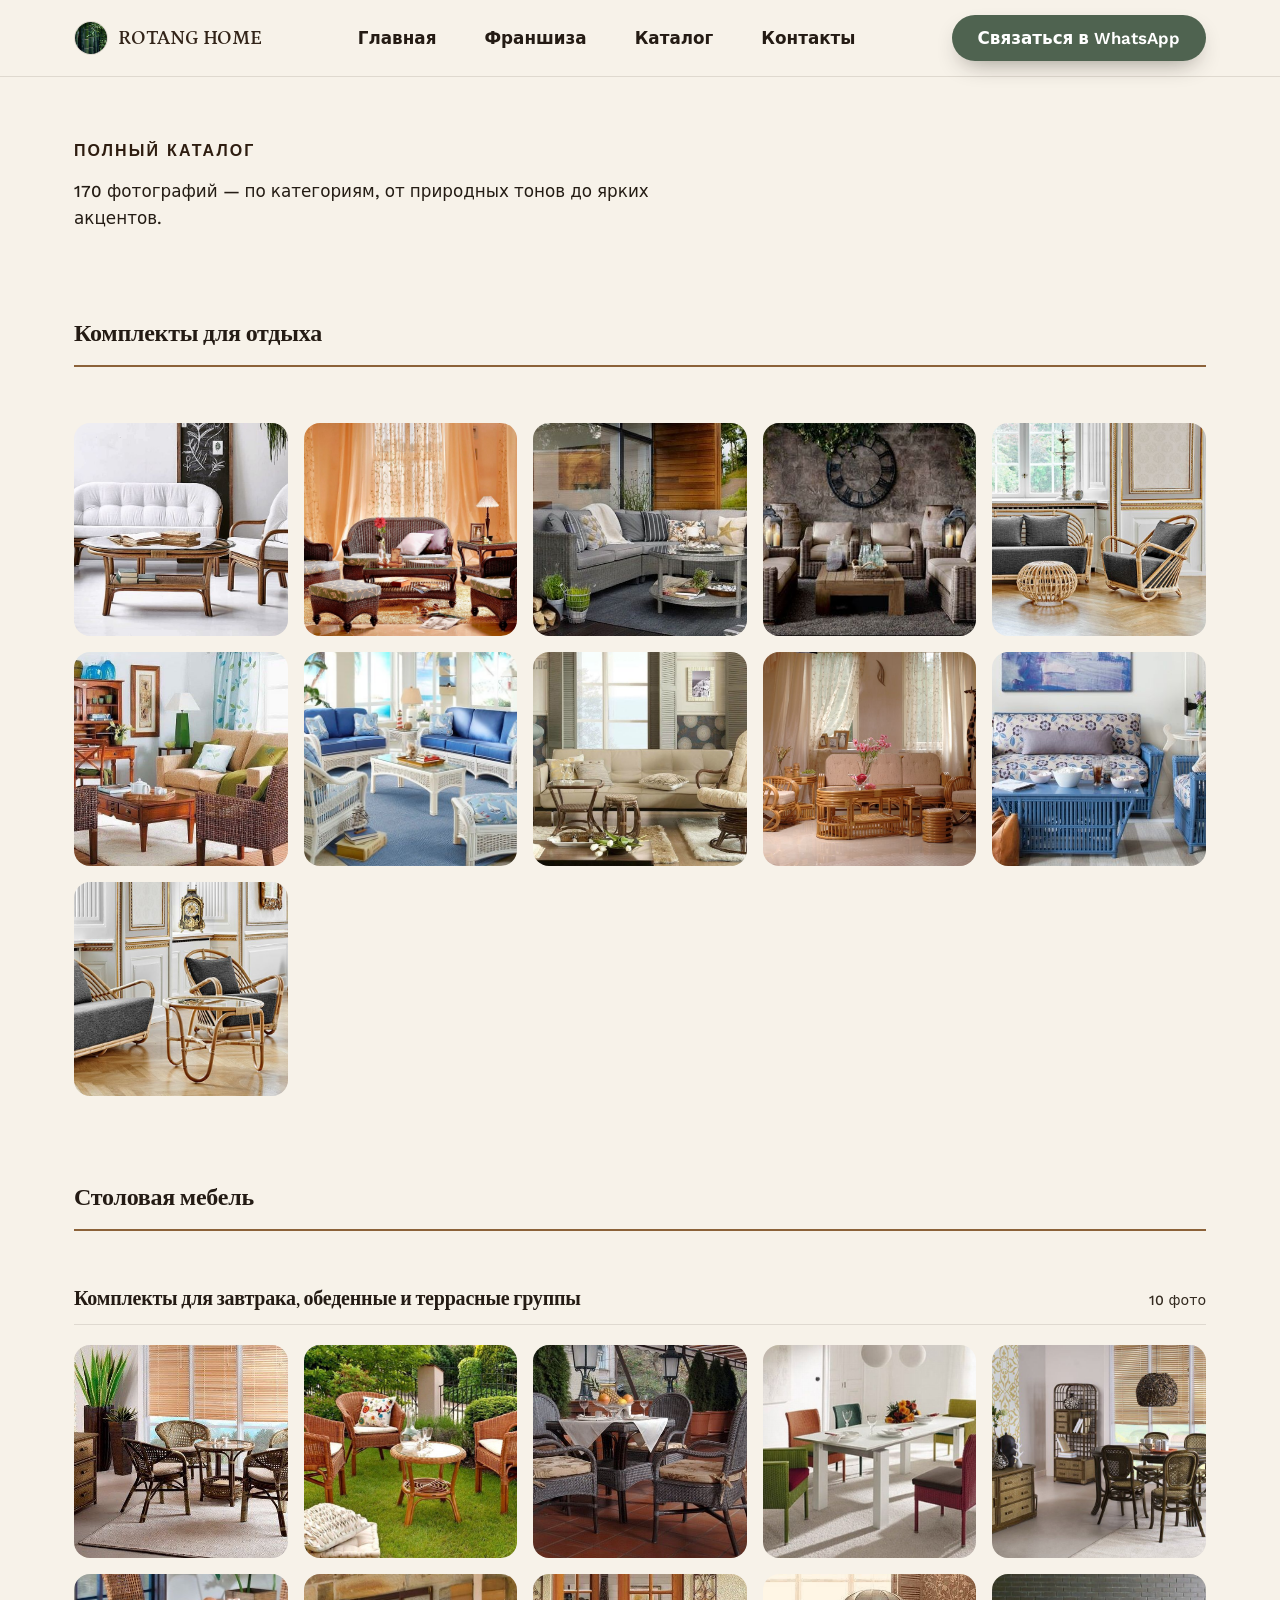
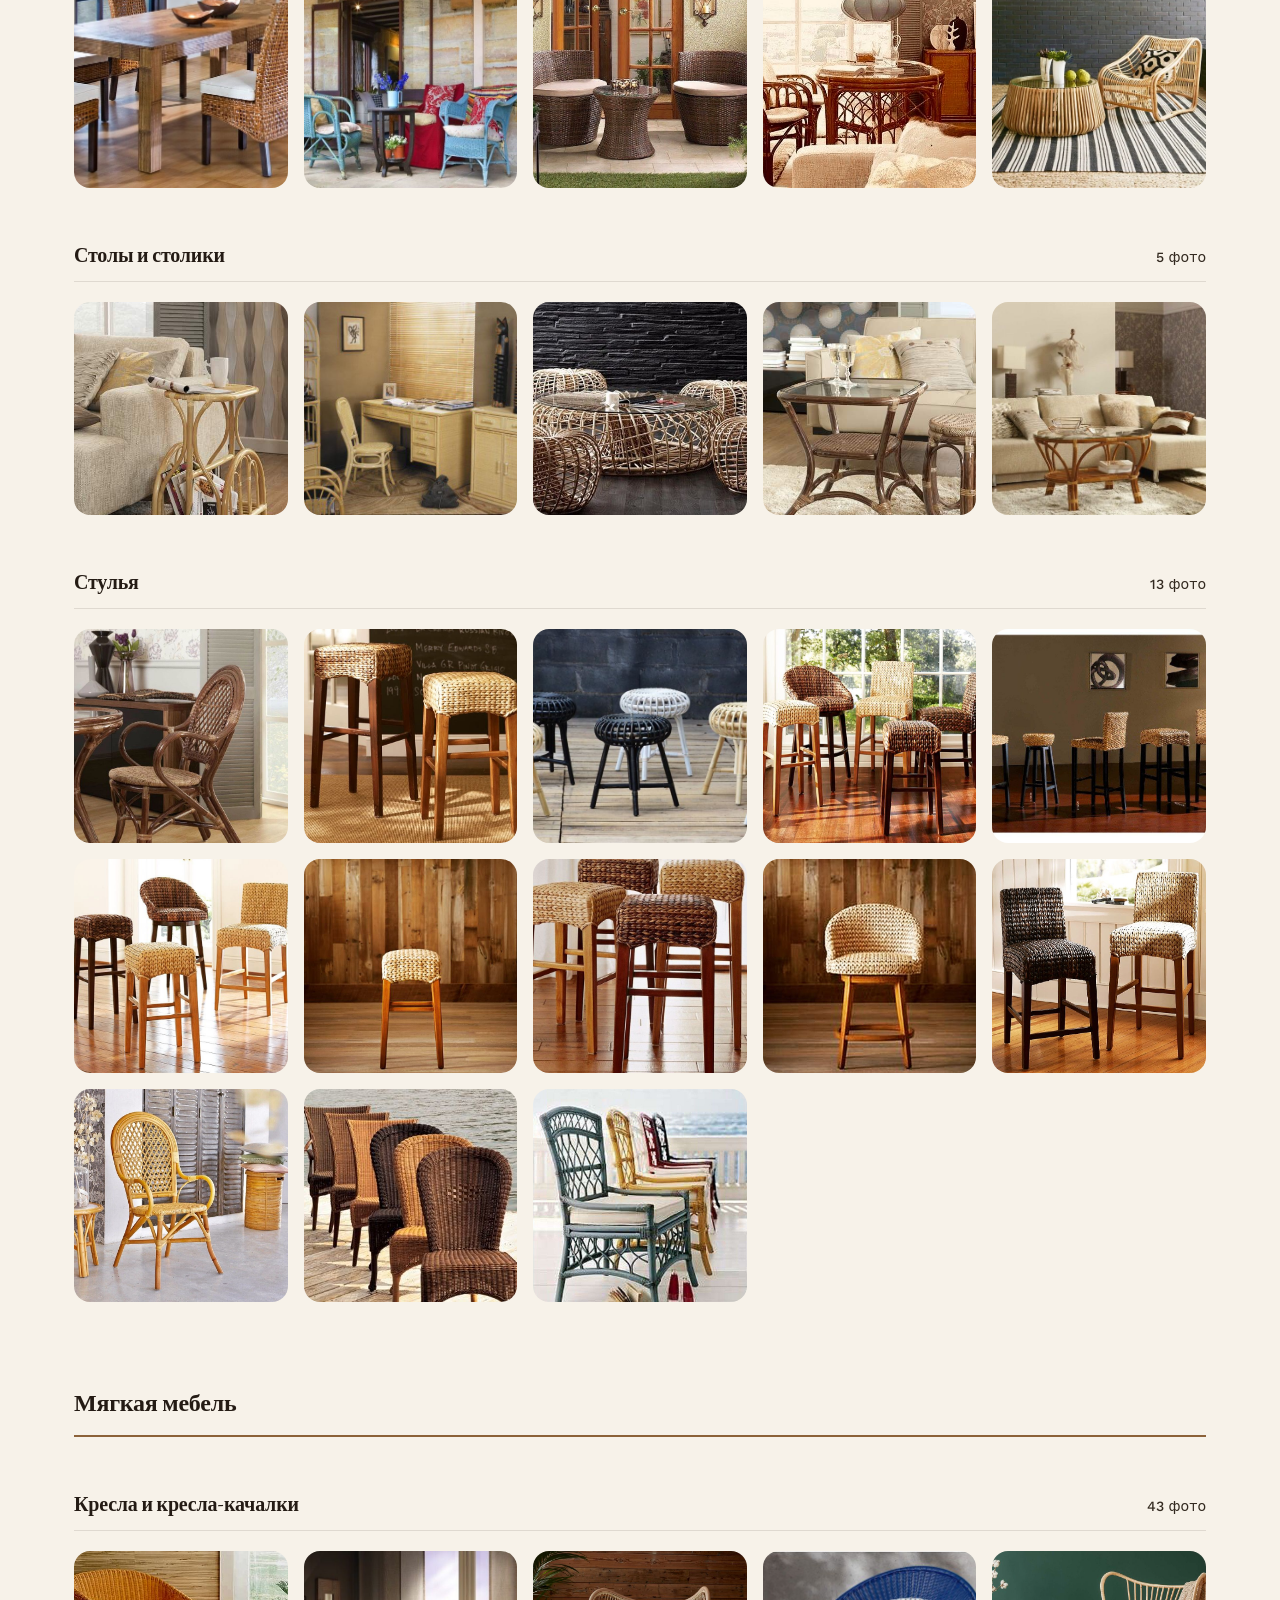
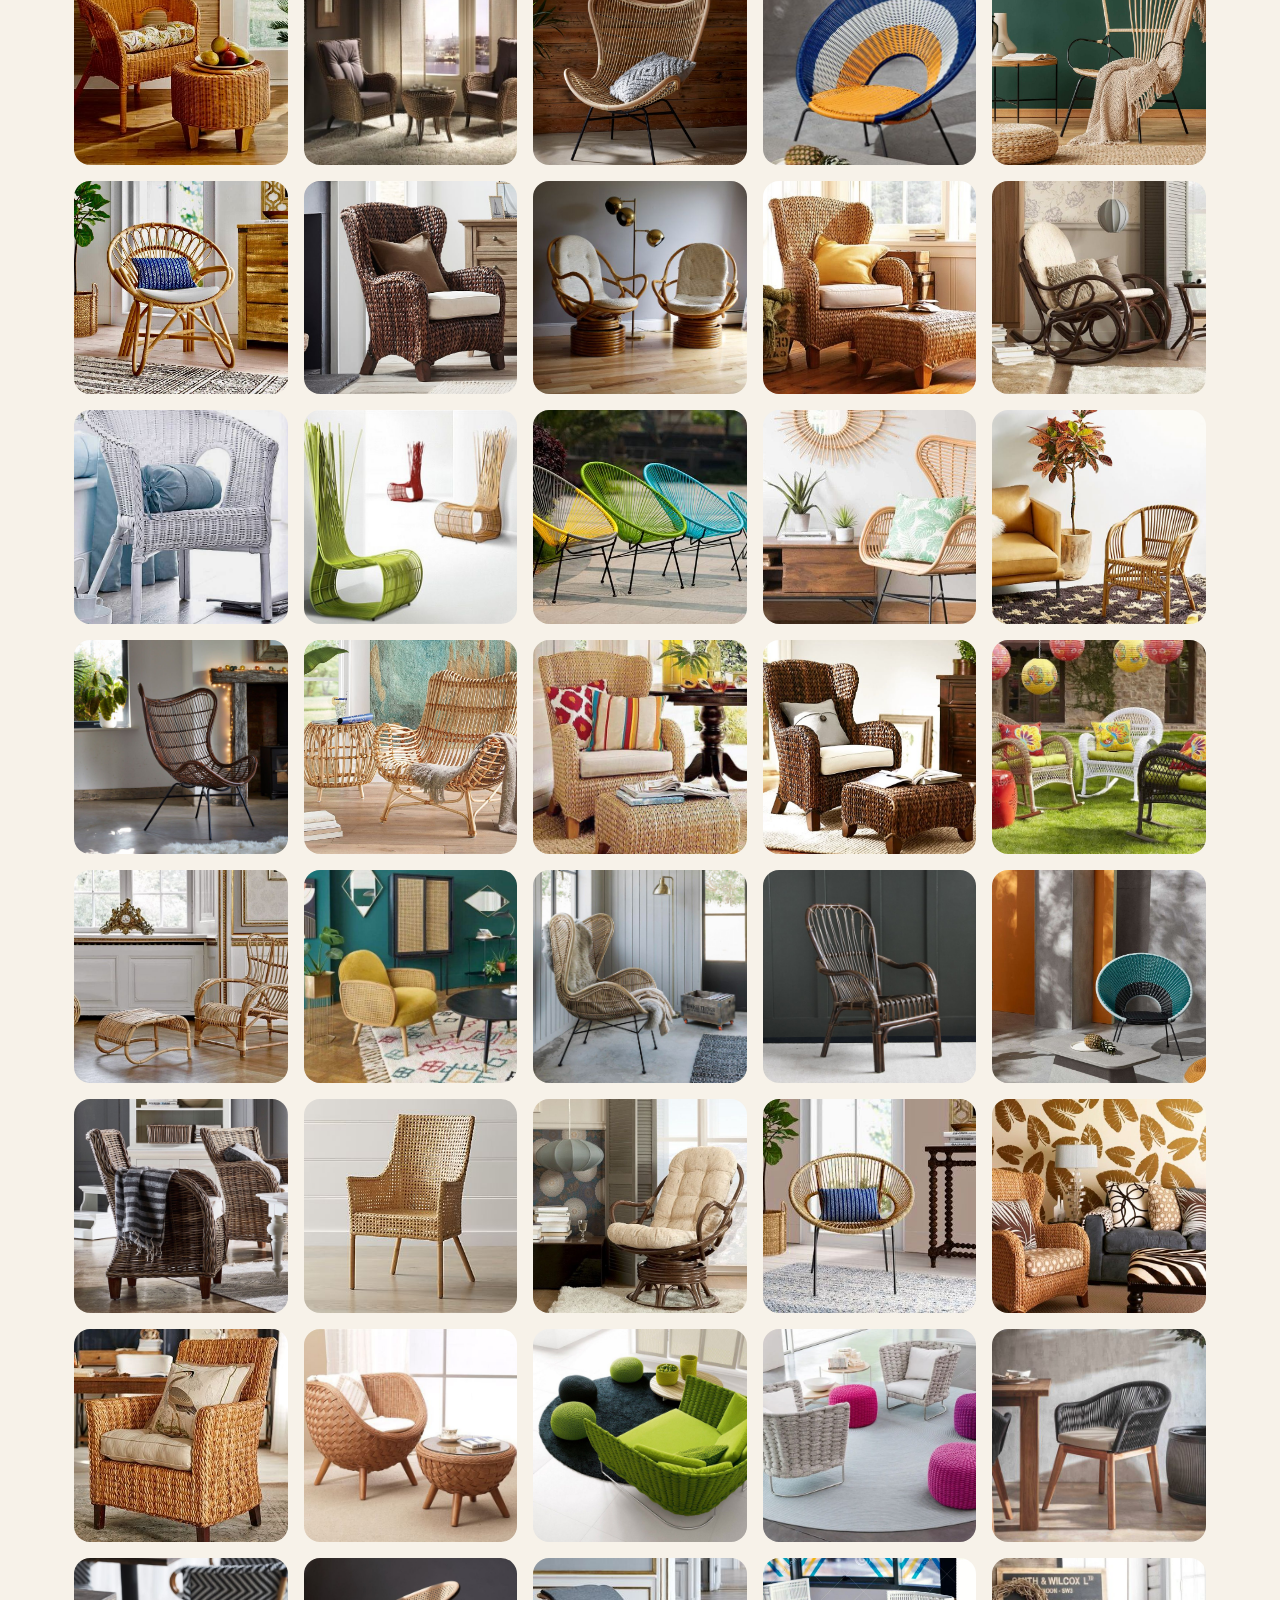
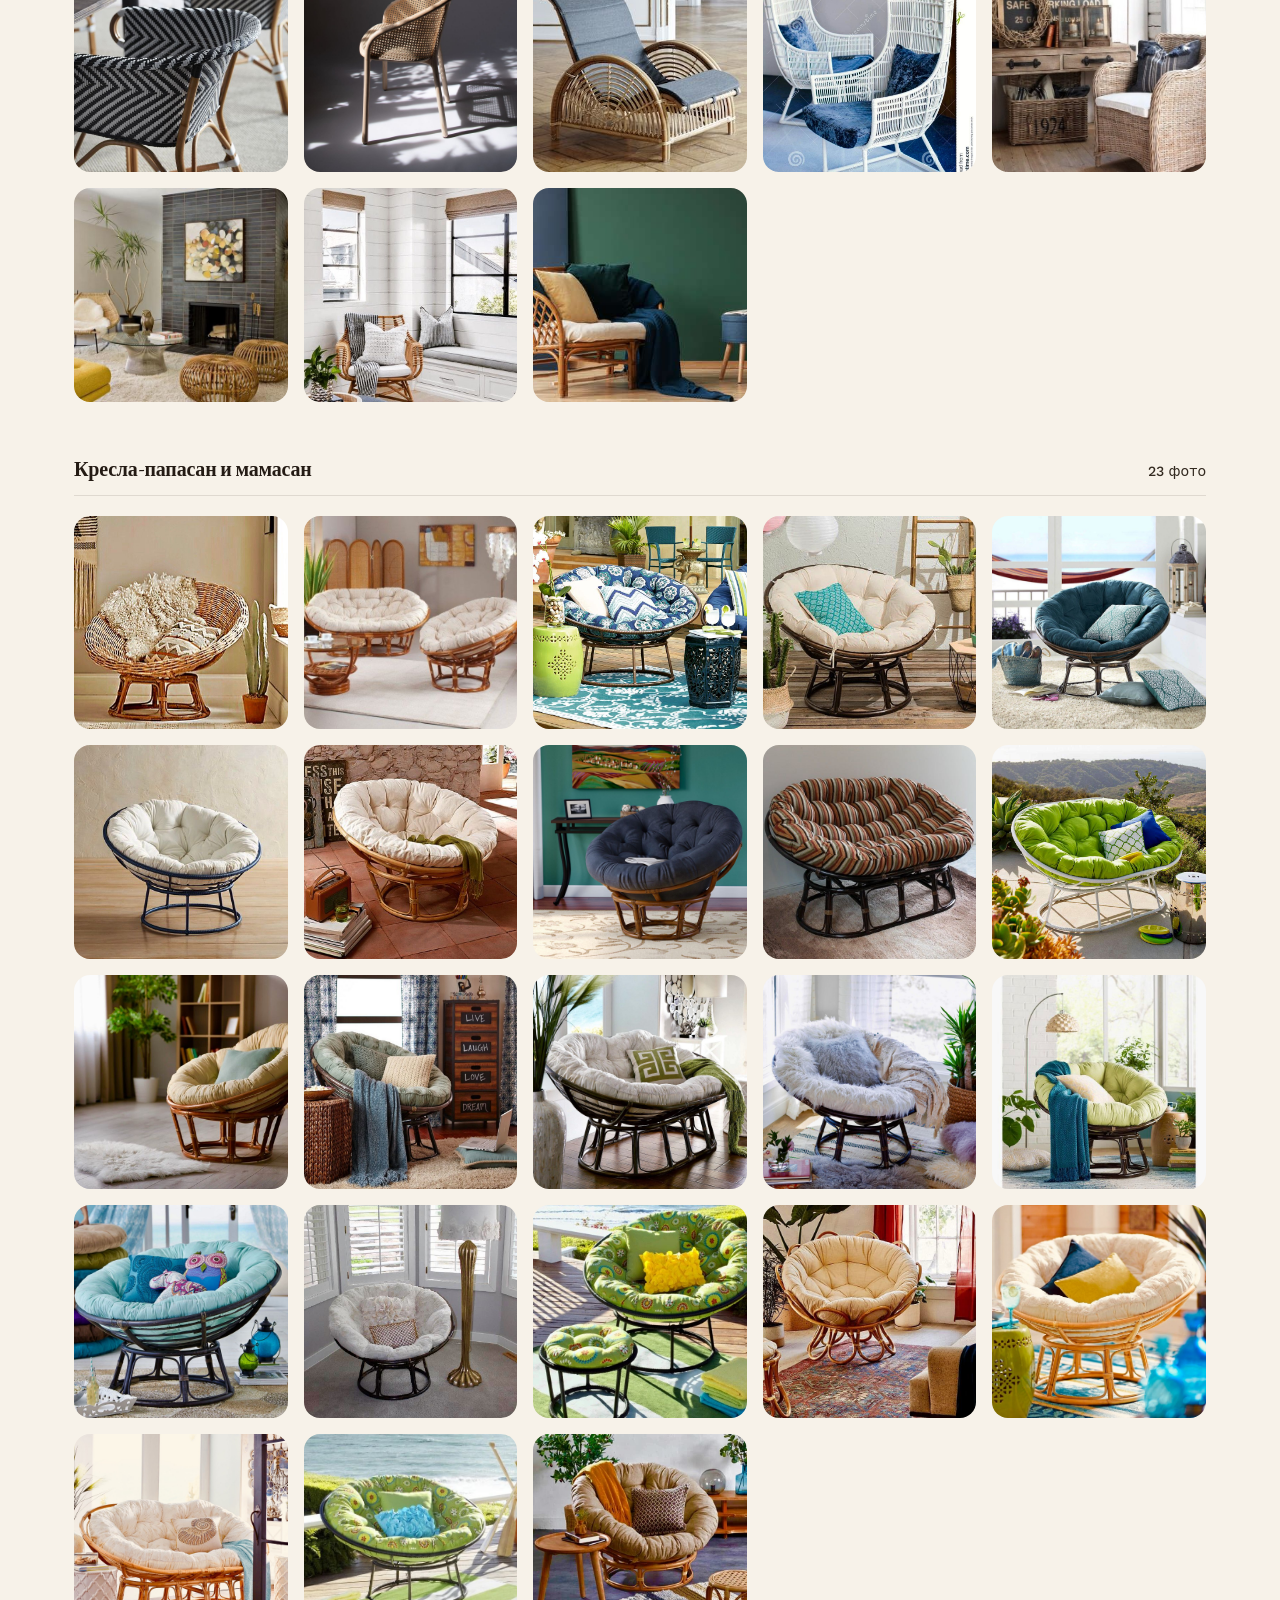
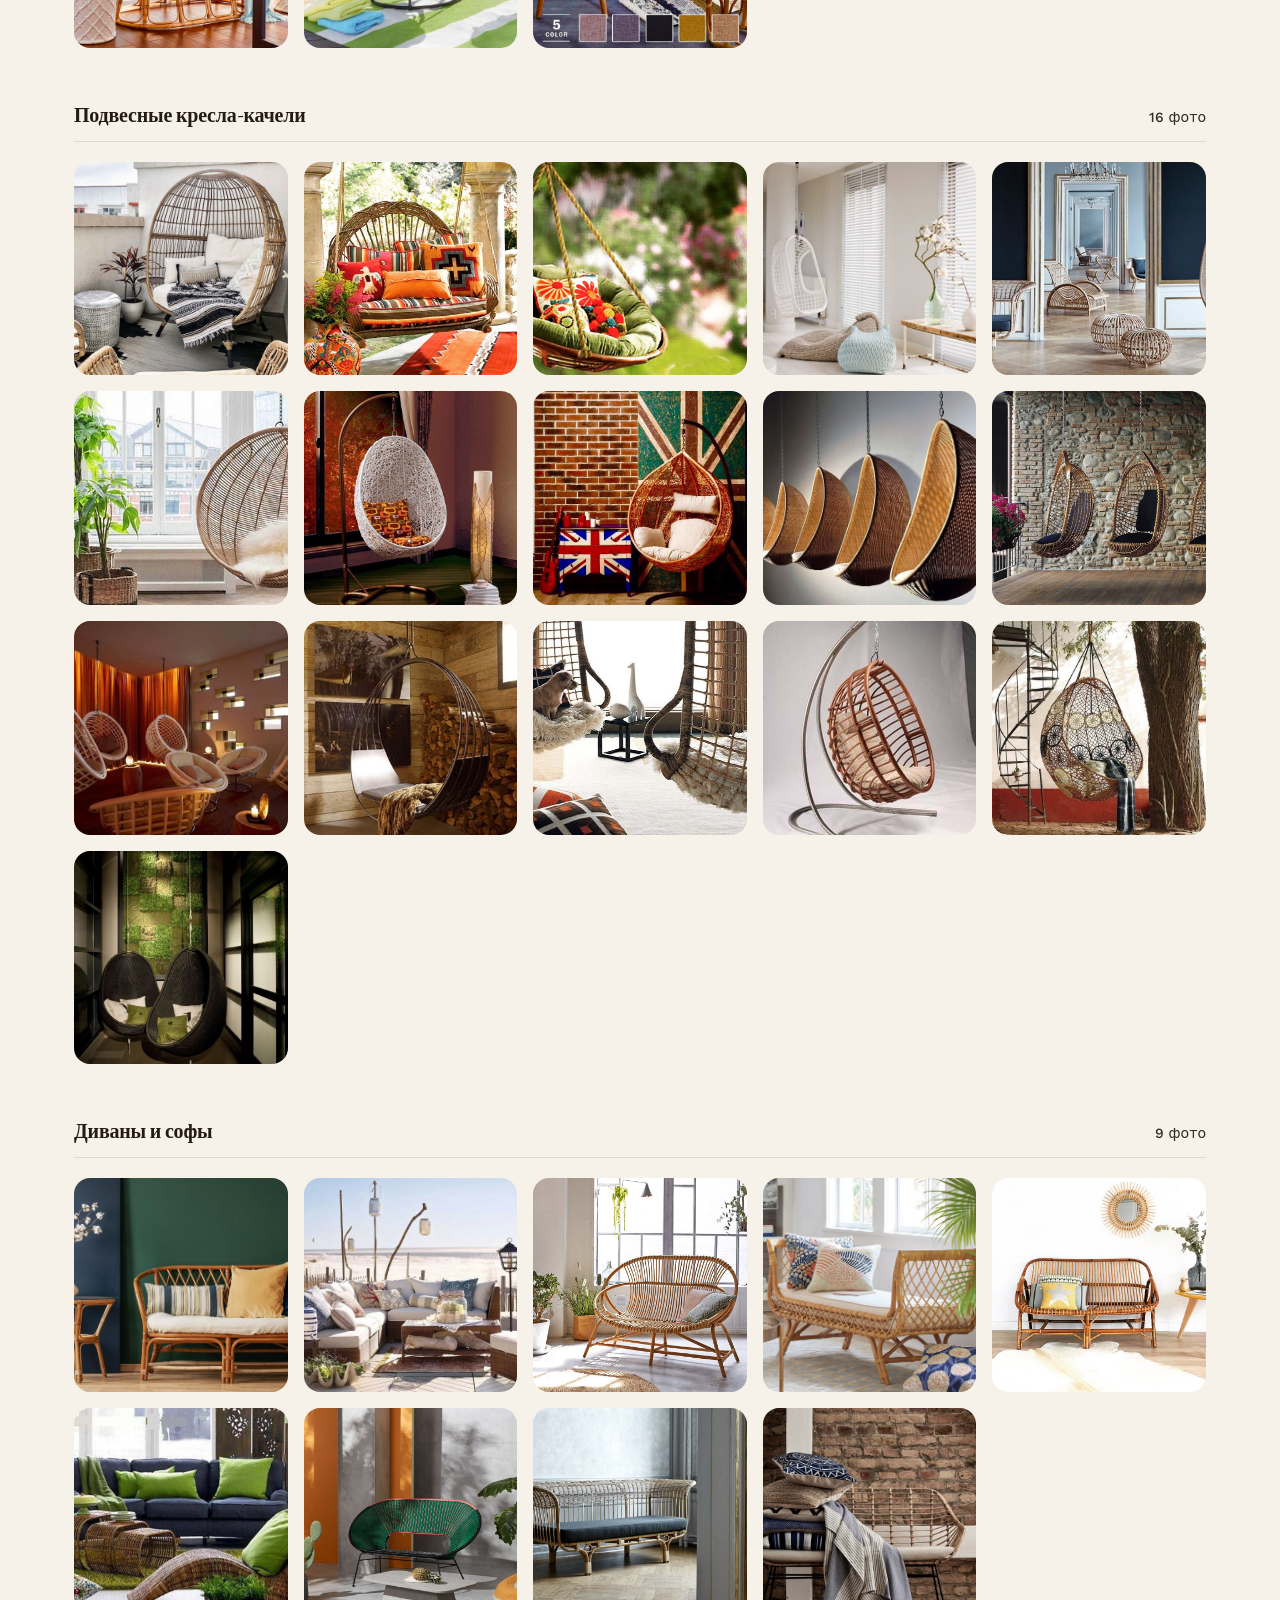
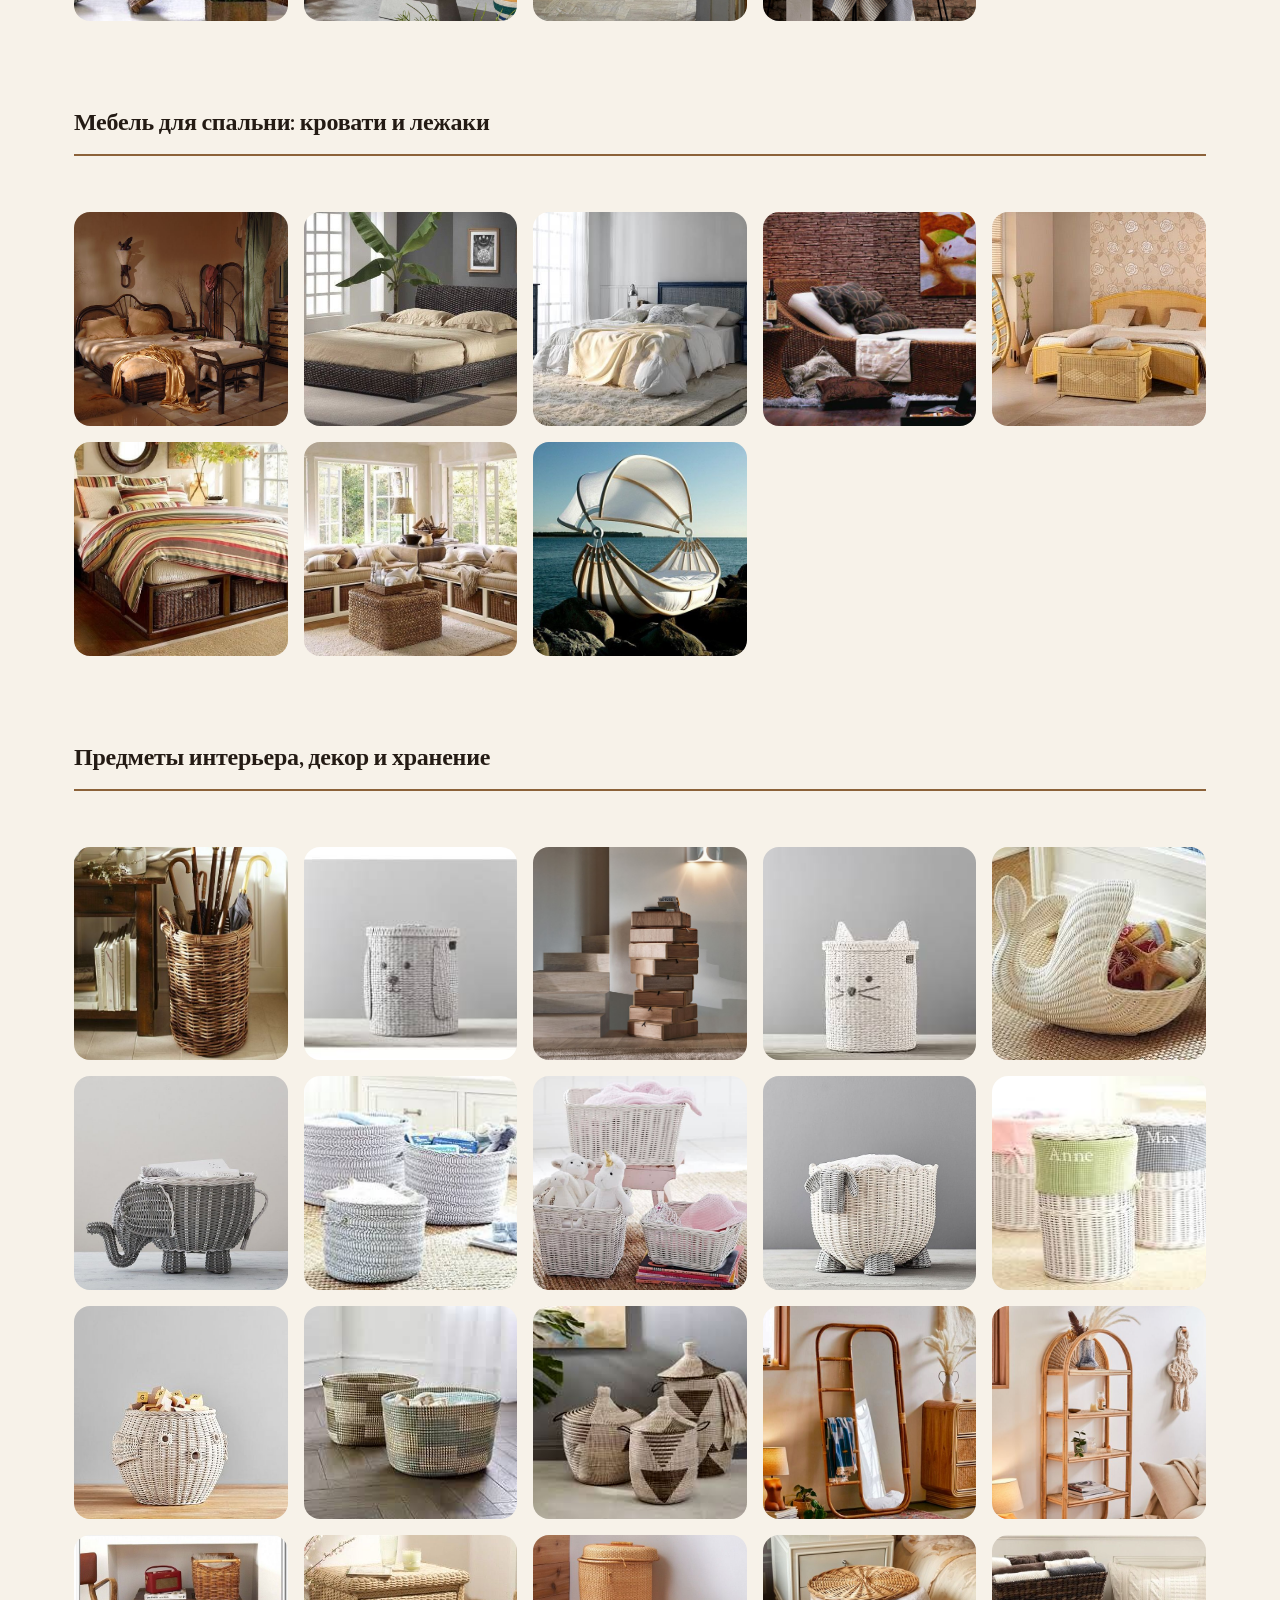
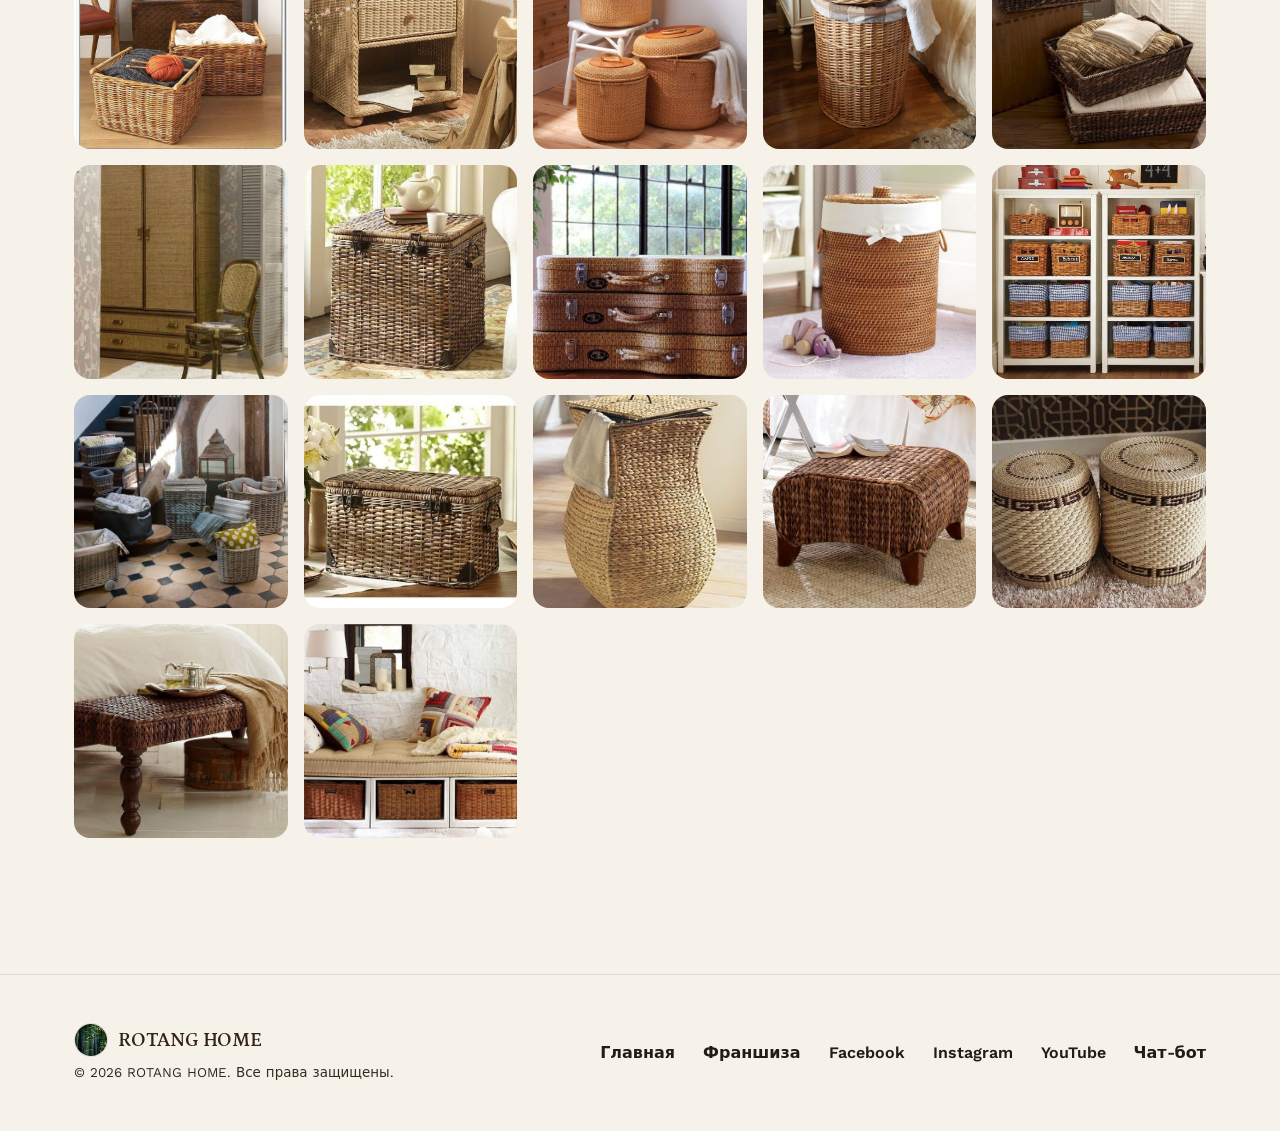
==== catalog.html @ 47a54307 "Darken wallet address to pure black Co-Authored-By: Claude Sonnet 5 <noreply@anthropic.com>" ====
<!DOCTYPE html>
<html lang="ru">
<head>
<meta charset="UTF-8">
<meta name="viewport" content="width=device-width, initial-scale=1.0">
<title>Каталог мебели ROTANG HOME</title>
<meta name="description" content="Полный каталог мебели из ротанга ROTANG HOME: столы, стулья, кресла, диваны, кровати и декор.">
<link rel="preconnect" href="https://fonts.googleapis.com">
<link rel="preconnect" href="https://fonts.gstatic.com" crossorigin>
<link href="https://fonts.googleapis.com/css2?family=Petrona:wght@500;600;700&family=Work+Sans:wght@400;500;600&display=swap" rel="stylesheet">
<link rel="stylesheet" href="css/style.css?v=117">
</head>
<body>

<header class="site">
  <div class="container nav-wrap">
    <a class="logo" href="index.html">
      <img class="mark" src="assets/photos/logo-bamboo.jpg" alt="Логотип ROTANG HOME">
      ROTANG HOME
    </a>
    <nav class="links" id="site-nav">
      <div class="links-inner">
        <a href="index.html">Главная</a>
        <a href="franchise.html">Франшиза</a>
        <a class="active" href="catalog.html">Каталог</a>
        <a href="index.html#contacts">Контакты</a>
      </div>
    </nav>
    <a class="btn btn-primary" href="https://wa.me/380679388393" target="_blank" rel="noopener">
      <span class="full">Связаться в WhatsApp</span><span class="short">WhatsApp</span>
    </a>
    <button class="btn btn-primary nav-toggle" type="button" aria-label="Открыть меню" aria-expanded="false" aria-controls="site-nav">Меню</button>
  </div>
</header>

<section style="padding-top:64px">
  <div class="container">
    <div class="section-head">
      <div class="eyebrow">Полный каталог</div>
      <p>170 фотографий — по категориям, от природных тонов до ярких акцентов.</p>
    </div>
  <div class="catalog-chapter">
    <div class="catalog-chapter-head">
      <h2>Комплекты для отдыха</h2>
    </div>
    <div class="catalog-group">
      <div class="catalog-grid">
        <a href="assets/catalog/sets/sets-01.jpg?v=3" target="_blank" rel="noopener"><img src="assets/catalog/sets/sets-01.jpg?v=3" alt="Комплекты для отдыха ROTANG HOME" loading="lazy"></a>
        <a href="assets/catalog/sets/sets-03.jpg?v=3" target="_blank" rel="noopener"><img src="assets/catalog/sets/sets-03.jpg?v=3" alt="Комплекты для отдыха ROTANG HOME" loading="lazy"></a>
        <a href="assets/catalog/sets/sets-04.jpg?v=3" target="_blank" rel="noopener"><img src="assets/catalog/sets/sets-04.jpg?v=3" alt="Комплекты для отдыха ROTANG HOME" loading="lazy"></a>
        <a href="assets/catalog/sets/sets-06.jpg?v=3" target="_blank" rel="noopener"><img src="assets/catalog/sets/sets-06.jpg?v=3" alt="Комплекты для отдыха ROTANG HOME" loading="lazy"></a>
        <a href="assets/catalog/sets/sets-07.jpg?v=3" target="_blank" rel="noopener"><img src="assets/catalog/sets/sets-07.jpg?v=3" alt="Комплекты для отдыха ROTANG HOME" loading="lazy"></a>
        <a href="assets/catalog/sets/sets-08.jpg?v=3" target="_blank" rel="noopener"><img src="assets/catalog/sets/sets-08.jpg?v=3" alt="Комплекты для отдыха ROTANG HOME" loading="lazy"></a>
        <a href="assets/catalog/sets/sets-09.jpg?v=3" target="_blank" rel="noopener"><img src="assets/catalog/sets/sets-09.jpg?v=3" alt="Комплекты для отдыха ROTANG HOME" loading="lazy"></a>
        <a href="assets/catalog/sets/sets-10.jpg?v=3" target="_blank" rel="noopener"><img src="assets/catalog/sets/sets-10.jpg?v=3" alt="Комплекты для отдыха ROTANG HOME" loading="lazy"></a>
        <a href="assets/catalog/sofas/sofas-04.jpg?v=3" target="_blank" rel="noopener"><img src="assets/catalog/sofas/sofas-04.jpg?v=3" alt="Комплекты для отдыха ROTANG HOME" loading="lazy"></a>
        <a href="assets/catalog/sofas/sofas-11.jpg?v=3" target="_blank" rel="noopener"><img src="assets/catalog/sofas/sofas-11.jpg?v=3" alt="Комплекты для отдыха ROTANG HOME" loading="lazy"></a>
        <a href="assets/catalog/kresla/kresla-22.jpg?v=3" target="_blank" rel="noopener"><img src="assets/catalog/kresla/kresla-22.jpg?v=3" alt="Комплекты для отдыха ROTANG HOME" loading="lazy"></a>
      </div>
    </div>
  </div>

  <div class="catalog-chapter">
    <div class="catalog-chapter-head">
      <h2>Столовая мебель</h2>
    </div>
    <div class="catalog-group">
      <div class="catalog-group-head"><h3>Комплекты для завтрака, обеденные и террасные группы</h3><span class="count">10 фото</span></div>
      <div class="catalog-grid">
        <a href="assets/catalog/dining/dining-01.jpg?v=3" target="_blank" rel="noopener"><img src="assets/catalog/dining/dining-01.jpg?v=3" alt="Комплекты для завтрака, обеденные и террасные группы ROTANG HOME" loading="lazy"></a>
        <a href="assets/catalog/dining/dining-11.jpg?v=3" target="_blank" rel="noopener"><img src="assets/catalog/dining/dining-11.jpg?v=3" alt="Комплекты для завтрака, обеденные и террасные группы ROTANG HOME" loading="lazy"></a>
        <a href="assets/catalog/dining/dining-06.jpg?v=3" target="_blank" rel="noopener"><img src="assets/catalog/dining/dining-06.jpg?v=3" alt="Комплекты для завтрака, обеденные и террасные группы ROTANG HOME" loading="lazy"></a>
        <a href="assets/catalog/dining/dining-07.jpg?v=3" target="_blank" rel="noopener"><img src="assets/catalog/dining/dining-07.jpg?v=3" alt="Комплекты для завтрака, обеденные и террасные группы ROTANG HOME" loading="lazy"></a>
        <a href="assets/catalog/dining/dining-08.jpg?v=3" target="_blank" rel="noopener"><img src="assets/catalog/dining/dining-08.jpg?v=3" alt="Комплекты для завтрака, обеденные и террасные группы ROTANG HOME" loading="lazy"></a>
        <a href="assets/catalog/dining/dining-09.jpg?v=3" target="_blank" rel="noopener"><img src="assets/catalog/dining/dining-09.jpg?v=3" alt="Комплекты для завтрака, обеденные и террасные группы ROTANG HOME" loading="lazy"></a>
        <a href="assets/catalog/kresla/kresla-33.jpg?v=3" target="_blank" rel="noopener"><img src="assets/catalog/kresla/kresla-33.jpg?v=3" alt="Комплекты для завтрака, обеденные и террасные группы ROTANG HOME" loading="lazy"></a>
        <a href="assets/catalog/kresla/kresla-32.jpg?v=3" target="_blank" rel="noopener"><img src="assets/catalog/kresla/kresla-32.jpg?v=3" alt="Комплекты для завтрака, обеденные и террасные группы ROTANG HOME" loading="lazy"></a>
        <a href="assets/catalog/dining/dining-03.jpg?v=3" target="_blank" rel="noopener"><img src="assets/catalog/dining/dining-03.jpg?v=3" alt="Комплекты для завтрака, обеденные и террасные группы ROTANG HOME" loading="lazy"></a>
        <a href="assets/catalog/dining/dining-12.jpg?v=1" target="_blank" rel="noopener"><img src="assets/catalog/dining/dining-12.jpg?v=1" alt="Комплекты для завтрака, обеденные и террасные группы ROTANG HOME" loading="lazy"></a>
      </div>
    </div>
    <div class="catalog-group">
      <div class="catalog-group-head"><h3>Столы и столики</h3><span class="count">5 фото</span></div>
      <div class="catalog-grid">
        <a href="assets/catalog/tables/tables-01.jpg?v=3" target="_blank" rel="noopener"><img src="assets/catalog/tables/tables-01.jpg?v=3" alt="Столы и столики ROTANG HOME" loading="lazy"></a>
        <a href="assets/catalog/tables/tables-04.jpg?v=3" target="_blank" rel="noopener"><img src="assets/catalog/tables/tables-04.jpg?v=3" alt="Столы и столики ROTANG HOME" loading="lazy"></a>
        <a href="assets/catalog/tables/tables-05.jpg?v=1" target="_blank" rel="noopener"><img src="assets/catalog/tables/tables-05.jpg?v=1" alt="Столы и столики ROTANG HOME" loading="lazy"></a>
        <a href="assets/catalog/tables/tables-06.jpg?v=1" target="_blank" rel="noopener"><img src="assets/catalog/tables/tables-06.jpg?v=1" alt="Столы и столики ROTANG HOME" loading="lazy"></a>
        <a href="assets/catalog/sofas/sofas-06.jpg?v=3" target="_blank" rel="noopener"><img src="assets/catalog/sofas/sofas-06.jpg?v=3" alt="Столы и столики ROTANG HOME" loading="lazy"></a>
      </div>
    </div>
    <div class="catalog-group">
      <div class="catalog-group-head"><h3>Стулья</h3><span class="count">13 фото</span></div>
      <div class="catalog-grid">
        <a href="assets/catalog/stulya/stulya-01.jpg?v=3" target="_blank" rel="noopener"><img src="assets/catalog/stulya/stulya-01.jpg?v=3" alt="Стулья ROTANG HOME" loading="lazy"></a>
        <a href="assets/catalog/stulya/stulya-03.jpg?v=3" target="_blank" rel="noopener"><img src="assets/catalog/stulya/stulya-03.jpg?v=3" alt="Стулья ROTANG HOME" loading="lazy"></a>
        <a href="assets/catalog/stulya/stulya-05.jpg?v=3" target="_blank" rel="noopener"><img src="assets/catalog/stulya/stulya-05.jpg?v=3" alt="Стулья ROTANG HOME" loading="lazy"></a>
        <a href="assets/catalog/stulya/stulya-07.jpg?v=3" target="_blank" rel="noopener"><img src="assets/catalog/stulya/stulya-07.jpg?v=3" alt="Стулья ROTANG HOME" loading="lazy"></a>
        <a href="assets/catalog/stulya/stulya-08.jpg?v=3" target="_blank" rel="noopener"><img src="assets/catalog/stulya/stulya-08.jpg?v=3" alt="Стулья ROTANG HOME" loading="lazy"></a>
        <a href="assets/catalog/stulya/stulya-09.jpg?v=3" target="_blank" rel="noopener"><img src="assets/catalog/stulya/stulya-09.jpg?v=3" alt="Стулья ROTANG HOME" loading="lazy"></a>
        <a href="assets/catalog/stulya/stulya-10.jpg?v=3" target="_blank" rel="noopener"><img src="assets/catalog/stulya/stulya-10.jpg?v=3" alt="Стулья ROTANG HOME" loading="lazy"></a>
        <a href="assets/catalog/stulya/stulya-11.jpg?v=3" target="_blank" rel="noopener"><img src="assets/catalog/stulya/stulya-11.jpg?v=3" alt="Стулья ROTANG HOME" loading="lazy"></a>
        <a href="assets/catalog/stulya/stulya-14.jpg?v=3" target="_blank" rel="noopener"><img src="assets/catalog/stulya/stulya-14.jpg?v=3" alt="Стулья ROTANG HOME" loading="lazy"></a>
        <a href="assets/catalog/stulya/stulya-15.jpg?v=3" target="_blank" rel="noopener"><img src="assets/catalog/stulya/stulya-15.jpg?v=3" alt="Стулья ROTANG HOME" loading="lazy"></a>
        <a href="assets/catalog/stulya/stulya-13.jpg?v=3" target="_blank" rel="noopener"><img src="assets/catalog/stulya/stulya-13.jpg?v=3" alt="Стулья ROTANG HOME" loading="lazy"></a>
        <a href="assets/catalog/kresla/kresla-41.jpg?v=3" target="_blank" rel="noopener"><img src="assets/catalog/kresla/kresla-41.jpg?v=3" alt="Стулья ROTANG HOME" loading="lazy"></a>
        <a href="assets/catalog/dining/dining-04.jpg?v=3" target="_blank" rel="noopener"><img src="assets/catalog/dining/dining-04.jpg?v=3" alt="Стулья ROTANG HOME" loading="lazy"></a>
      </div>
    </div>
  </div>

  <div class="catalog-chapter">
    <div class="catalog-chapter-head">
      <h2>Мягкая мебель</h2>
    </div>
    <div class="catalog-group">
      <div class="catalog-group-head"><h3>Кресла и кресла-качалки</h3><span class="count">43 фото</span></div>
      <div class="catalog-grid">
        <a href="assets/catalog/kresla/kresla-02.jpg?v=3" target="_blank" rel="noopener"><img src="assets/catalog/kresla/kresla-02.jpg?v=3" alt="Кресла и кресла-качалки ROTANG HOME" loading="lazy"></a>
        <a href="assets/catalog/kresla/kresla-03.jpg?v=3" target="_blank" rel="noopener"><img src="assets/catalog/kresla/kresla-03.jpg?v=3" alt="Кресла и кресла-качалки ROTANG HOME" loading="lazy"></a>
        <a href="assets/catalog/kresla/kresla-04.jpg?v=3" target="_blank" rel="noopener"><img src="assets/catalog/kresla/kresla-04.jpg?v=3" alt="Кресла и кресла-качалки ROTANG HOME" loading="lazy"></a>
        <a href="assets/catalog/kresla/kresla-05.jpg?v=3" target="_blank" rel="noopener"><img src="assets/catalog/kresla/kresla-05.jpg?v=3" alt="Кресла и кресла-качалки ROTANG HOME" loading="lazy"></a>
        <a href="assets/catalog/kresla/kresla-06.jpg?v=3" target="_blank" rel="noopener"><img src="assets/catalog/kresla/kresla-06.jpg?v=3" alt="Кресла и кресла-качалки ROTANG HOME" loading="lazy"></a>
        <a href="assets/catalog/kresla/kresla-07.jpg?v=3" target="_blank" rel="noopener"><img src="assets/catalog/kresla/kresla-07.jpg?v=3" alt="Кресла и кресла-качалки ROTANG HOME" loading="lazy"></a>
        <a href="assets/catalog/kresla/kresla-08.jpg?v=3" target="_blank" rel="noopener"><img src="assets/catalog/kresla/kresla-08.jpg?v=3" alt="Кресла и кресла-качалки ROTANG HOME" loading="lazy"></a>
        <a href="assets/catalog/kresla/kresla-09.jpg?v=3" target="_blank" rel="noopener"><img src="assets/catalog/kresla/kresla-09.jpg?v=3" alt="Кресла и кресла-качалки ROTANG HOME" loading="lazy"></a>
        <a href="assets/catalog/kresla/kresla-10.jpg?v=3" target="_blank" rel="noopener"><img src="assets/catalog/kresla/kresla-10.jpg?v=3" alt="Кресла и кресла-качалки ROTANG HOME" loading="lazy"></a>
        <a href="assets/catalog/kresla/kresla-12.jpg?v=3" target="_blank" rel="noopener"><img src="assets/catalog/kresla/kresla-12.jpg?v=3" alt="Кресла и кресла-качалки ROTANG HOME" loading="lazy"></a>
        <a href="assets/catalog/kresla/kresla-13.jpg?v=3" target="_blank" rel="noopener"><img src="assets/catalog/kresla/kresla-13.jpg?v=3" alt="Кресла и кресла-качалки ROTANG HOME" loading="lazy"></a>
        <a href="assets/catalog/kresla/kresla-14.jpg?v=3" target="_blank" rel="noopener"><img src="assets/catalog/kresla/kresla-14.jpg?v=3" alt="Кресла и кресла-качалки ROTANG HOME" loading="lazy"></a>
        <a href="assets/catalog/kresla/kresla-15.jpg?v=3" target="_blank" rel="noopener"><img src="assets/catalog/kresla/kresla-15.jpg?v=3" alt="Кресла и кресла-качалки ROTANG HOME" loading="lazy"></a>
        <a href="assets/catalog/kresla/kresla-16.jpg?v=3" target="_blank" rel="noopener"><img src="assets/catalog/kresla/kresla-16.jpg?v=3" alt="Кресла и кресла-качалки ROTANG HOME" loading="lazy"></a>
        <a href="assets/catalog/kresla/kresla-17.jpg?v=3" target="_blank" rel="noopener"><img src="assets/catalog/kresla/kresla-17.jpg?v=3" alt="Кресла и кресла-качалки ROTANG HOME" loading="lazy"></a>
        <a href="assets/catalog/kresla/kresla-19.jpg?v=3" target="_blank" rel="noopener"><img src="assets/catalog/kresla/kresla-19.jpg?v=3" alt="Кресла и кресла-качалки ROTANG HOME" loading="lazy"></a>
        <a href="assets/catalog/kresla/kresla-21.jpg?v=3" target="_blank" rel="noopener"><img src="assets/catalog/kresla/kresla-21.jpg?v=3" alt="Кресла и кресла-качалки ROTANG HOME" loading="lazy"></a>
        <a href="assets/catalog/kresla/kresla-23.jpg?v=3" target="_blank" rel="noopener"><img src="assets/catalog/kresla/kresla-23.jpg?v=3" alt="Кресла и кресла-качалки ROTANG HOME" loading="lazy"></a>
        <a href="assets/catalog/kresla/kresla-24.jpg?v=3" target="_blank" rel="noopener"><img src="assets/catalog/kresla/kresla-24.jpg?v=3" alt="Кресла и кресла-качалки ROTANG HOME" loading="lazy"></a>
        <a href="assets/catalog/kresla/kresla-25.jpg?v=3" target="_blank" rel="noopener"><img src="assets/catalog/kresla/kresla-25.jpg?v=3" alt="Кресла и кресла-качалки ROTANG HOME" loading="lazy"></a>
        <a href="assets/catalog/kresla/kresla-27.jpg?v=3" target="_blank" rel="noopener"><img src="assets/catalog/kresla/kresla-27.jpg?v=3" alt="Кресла и кресла-качалки ROTANG HOME" loading="lazy"></a>
        <a href="assets/catalog/kresla/kresla-28.jpg?v=3" target="_blank" rel="noopener"><img src="assets/catalog/kresla/kresla-28.jpg?v=3" alt="Кресла и кресла-качалки ROTANG HOME" loading="lazy"></a>
        <a href="assets/catalog/kresla/kresla-29.jpg?v=3" target="_blank" rel="noopener"><img src="assets/catalog/kresla/kresla-29.jpg?v=3" alt="Кресла и кресла-качалки ROTANG HOME" loading="lazy"></a>
        <a href="assets/catalog/kresla/kresla-31.jpg?v=3" target="_blank" rel="noopener"><img src="assets/catalog/kresla/kresla-31.jpg?v=3" alt="Кресла и кресла-качалки ROTANG HOME" loading="lazy"></a>
        <a href="assets/catalog/kresla/kresla-34.jpg?v=3" target="_blank" rel="noopener"><img src="assets/catalog/kresla/kresla-34.jpg?v=3" alt="Кресла и кресла-качалки ROTANG HOME" loading="lazy"></a>
        <a href="assets/catalog/kresla/kresla-35.jpg?v=3" target="_blank" rel="noopener"><img src="assets/catalog/kresla/kresla-35.jpg?v=3" alt="Кресла и кресла-качалки ROTANG HOME" loading="lazy"></a>
        <a href="assets/catalog/kresla/kresla-36.jpg?v=3" target="_blank" rel="noopener"><img src="assets/catalog/kresla/kresla-36.jpg?v=3" alt="Кресла и кресла-качалки ROTANG HOME" loading="lazy"></a>
        <a href="assets/catalog/kresla/kresla-37.jpg?v=3" target="_blank" rel="noopener"><img src="assets/catalog/kresla/kresla-37.jpg?v=3" alt="Кресла и кресла-качалки ROTANG HOME" loading="lazy"></a>
        <a href="assets/catalog/kresla/kresla-38.jpg?v=3" target="_blank" rel="noopener"><img src="assets/catalog/kresla/kresla-38.jpg?v=3" alt="Кресла и кресла-качалки ROTANG HOME" loading="lazy"></a>
        <a href="assets/catalog/kresla/kresla-39.jpg?v=3" target="_blank" rel="noopener"><img src="assets/catalog/kresla/kresla-39.jpg?v=3" alt="Кресла и кресла-качалки ROTANG HOME" loading="lazy"></a>
        <a href="assets/catalog/kresla/kresla-40.jpg?v=3" target="_blank" rel="noopener"><img src="assets/catalog/kresla/kresla-40.jpg?v=3" alt="Кресла и кресла-качалки ROTANG HOME" loading="lazy"></a>
        <a href="assets/catalog/kresla/kresla-42.jpg?v=3" target="_blank" rel="noopener"><img src="assets/catalog/kresla/kresla-42.jpg?v=3" alt="Кресла и кресла-качалки ROTANG HOME" loading="lazy"></a>
        <a href="assets/catalog/kresla/kresla-43.jpg?v=3" target="_blank" rel="noopener"><img src="assets/catalog/kresla/kresla-43.jpg?v=3" alt="Кресла и кресла-качалки ROTANG HOME" loading="lazy"></a>
        <a href="assets/catalog/kresla/kresla-44.jpg?v=1" target="_blank" rel="noopener"><img src="assets/catalog/kresla/kresla-44.jpg?v=1" alt="Кресла и кресла-качалки ROTANG HOME" loading="lazy"></a>
        <a href="assets/catalog/stulya/stulya-04.jpg?v=3" target="_blank" rel="noopener"><img src="assets/catalog/stulya/stulya-04.jpg?v=3" alt="Кресла и кресла-качалки ROTANG HOME" loading="lazy"></a>
        <a href="assets/catalog/stulya/stulya-02.jpg?v=3" target="_blank" rel="noopener"><img src="assets/catalog/stulya/stulya-02.jpg?v=3" alt="Кресла и кресла-качалки ROTANG HOME" loading="lazy"></a>
        <a href="assets/catalog/stulya/stulya-06.jpg?v=3" target="_blank" rel="noopener"><img src="assets/catalog/stulya/stulya-06.jpg?v=3" alt="Кресла и кресла-качалки ROTANG HOME" loading="lazy"></a>
        <a href="assets/catalog/kresla/kresla-26.jpg?v=3" target="_blank" rel="noopener"><img src="assets/catalog/kresla/kresla-26.jpg?v=3" alt="Кресла и кресла-качалки ROTANG HOME" loading="lazy"></a>
        <a href="assets/catalog/hanging/hanging-07.jpg?v=3" target="_blank" rel="noopener"><img src="assets/catalog/hanging/hanging-07.jpg?v=3" alt="Кресла и кресла-качалки ROTANG HOME" loading="lazy"></a>
        <a href="assets/catalog/decor/decor-18.jpg?v=3" target="_blank" rel="noopener"><img src="assets/catalog/decor/decor-18.jpg?v=3" alt="Кресла и кресла-качалки ROTANG HOME" loading="lazy"></a>
        <a href="assets/catalog/kresla/kresla-11.jpg?v=3" target="_blank" rel="noopener"><img src="assets/catalog/kresla/kresla-11.jpg?v=3" alt="Кресла и кресла-качалки ROTANG HOME" loading="lazy"></a>
        <a href="assets/catalog/sofas/sofas-09.jpg?v=3" target="_blank" rel="noopener"><img src="assets/catalog/sofas/sofas-09.jpg?v=3" alt="Кресла и кресла-качалки ROTANG HOME" loading="lazy"></a>
        <a href="assets/catalog/kresla/kresla-20.jpg?v=3" target="_blank" rel="noopener"><img src="assets/catalog/kresla/kresla-20.jpg?v=3" alt="Кресла и кресла-качалки ROTANG HOME" loading="lazy"></a>
      </div>
    </div>
    <div class="catalog-group">
      <div class="catalog-group-head"><h3>Кресла-папасан и мамасан</h3><span class="count">23 фото</span></div>
      <div class="catalog-grid">
        <a href="assets/catalog/papasan/papasan-01.jpg?v=3" target="_blank" rel="noopener"><img src="assets/catalog/papasan/papasan-01.jpg?v=3" alt="Кресла-папасан и мамасан ROTANG HOME" loading="lazy"></a>
        <a href="assets/catalog/papasan/papasan-03.jpg?v=3" target="_blank" rel="noopener"><img src="assets/catalog/papasan/papasan-03.jpg?v=3" alt="Кресла-папасан и мамасан ROTANG HOME" loading="lazy"></a>
        <a href="assets/catalog/papasan/papasan-04.jpg?v=3" target="_blank" rel="noopener"><img src="assets/catalog/papasan/papasan-04.jpg?v=3" alt="Кресла-папасан и мамасан ROTANG HOME" loading="lazy"></a>
        <a href="assets/catalog/papasan/papasan-05.jpg?v=3" target="_blank" rel="noopener"><img src="assets/catalog/papasan/papasan-05.jpg?v=3" alt="Кресла-папасан и мамасан ROTANG HOME" loading="lazy"></a>
        <a href="assets/catalog/papasan/papasan-06.jpg?v=3" target="_blank" rel="noopener"><img src="assets/catalog/papasan/papasan-06.jpg?v=3" alt="Кресла-папасан и мамасан ROTANG HOME" loading="lazy"></a>
        <a href="assets/catalog/papasan/papasan-07.jpg?v=3" target="_blank" rel="noopener"><img src="assets/catalog/papasan/papasan-07.jpg?v=3" alt="Кресла-папасан и мамасан ROTANG HOME" loading="lazy"></a>
        <a href="assets/catalog/papasan/papasan-08.jpg?v=3" target="_blank" rel="noopener"><img src="assets/catalog/papasan/papasan-08.jpg?v=3" alt="Кресла-папасан и мамасан ROTANG HOME" loading="lazy"></a>
        <a href="assets/catalog/papasan/papasan-09.jpg?v=3" target="_blank" rel="noopener"><img src="assets/catalog/papasan/papasan-09.jpg?v=3" alt="Кресла-папасан и мамасан ROTANG HOME" loading="lazy"></a>
        <a href="assets/catalog/papasan/papasan-10.jpg?v=3" target="_blank" rel="noopener"><img src="assets/catalog/papasan/papasan-10.jpg?v=3" alt="Кресла-папасан и мамасан ROTANG HOME" loading="lazy"></a>
        <a href="assets/catalog/papasan/papasan-11.jpg?v=3" target="_blank" rel="noopener"><img src="assets/catalog/papasan/papasan-11.jpg?v=3" alt="Кресла-папасан и мамасан ROTANG HOME" loading="lazy"></a>
        <a href="assets/catalog/papasan/papasan-12.jpg?v=3" target="_blank" rel="noopener"><img src="assets/catalog/papasan/papasan-12.jpg?v=3" alt="Кресла-папасан и мамасан ROTANG HOME" loading="lazy"></a>
        <a href="assets/catalog/papasan/papasan-13.jpg?v=3" target="_blank" rel="noopener"><img src="assets/catalog/papasan/papasan-13.jpg?v=3" alt="Кресла-папасан и мамасан ROTANG HOME" loading="lazy"></a>
        <a href="assets/catalog/papasan/papasan-14.jpg?v=3" target="_blank" rel="noopener"><img src="assets/catalog/papasan/papasan-14.jpg?v=3" alt="Кресла-папасан и мамасан ROTANG HOME" loading="lazy"></a>
        <a href="assets/catalog/papasan/papasan-15.jpg?v=3" target="_blank" rel="noopener"><img src="assets/catalog/papasan/papasan-15.jpg?v=3" alt="Кресла-папасан и мамасан ROTANG HOME" loading="lazy"></a>
        <a href="assets/catalog/papasan/papasan-16.jpg?v=3" target="_blank" rel="noopener"><img src="assets/catalog/papasan/papasan-16.jpg?v=3" alt="Кресла-папасан и мамасан ROTANG HOME" loading="lazy"></a>
        <a href="assets/catalog/papasan/papasan-17.jpg?v=3" target="_blank" rel="noopener"><img src="assets/catalog/papasan/papasan-17.jpg?v=3" alt="Кресла-папасан и мамасан ROTANG HOME" loading="lazy"></a>
        <a href="assets/catalog/papasan/papasan-18.jpg?v=3" target="_blank" rel="noopener"><img src="assets/catalog/papasan/papasan-18.jpg?v=3" alt="Кресла-папасан и мамасан ROTANG HOME" loading="lazy"></a>
        <a href="assets/catalog/papasan/papasan-19.jpg?v=3" target="_blank" rel="noopener"><img src="assets/catalog/papasan/papasan-19.jpg?v=3" alt="Кресла-папасан и мамасан ROTANG HOME" loading="lazy"></a>
        <a href="assets/catalog/papasan/papasan-20.jpg?v=3" target="_blank" rel="noopener"><img src="assets/catalog/papasan/papasan-20.jpg?v=3" alt="Кресла-папасан и мамасан ROTANG HOME" loading="lazy"></a>
        <a href="assets/catalog/papasan/papasan-21.jpg?v=3" target="_blank" rel="noopener"><img src="assets/catalog/papasan/papasan-21.jpg?v=3" alt="Кресла-папасан и мамасан ROTANG HOME" loading="lazy"></a>
        <a href="assets/catalog/papasan/papasan-22.jpg?v=1" target="_blank" rel="noopener"><img src="assets/catalog/papasan/papasan-22.jpg?v=1" alt="Кресла-папасан и мамасан ROTANG HOME" loading="lazy"></a>
        <a href="assets/catalog/papasan/papasan-23.jpg?v=1" target="_blank" rel="noopener"><img src="assets/catalog/papasan/papasan-23.jpg?v=1" alt="Кресла-папасан и мамасан ROTANG HOME" loading="lazy"></a>
        <a href="assets/catalog/papasan/papasan-24.jpg?v=1" target="_blank" rel="noopener"><img src="assets/catalog/papasan/papasan-24.jpg?v=1" alt="Кресла-папасан и мамасан ROTANG HOME" loading="lazy"></a>
      </div>
    </div>
    <div class="catalog-group">
      <div class="catalog-group-head"><h3>Подвесные кресла-качели</h3><span class="count">16 фото</span></div>
      <div class="catalog-grid">
        <a href="assets/catalog/hanging/hanging-08.jpg?v=3" target="_blank" rel="noopener"><img src="assets/catalog/hanging/hanging-08.jpg?v=3" alt="Подвесные кресла-качели ROTANG HOME" loading="lazy"></a>
        <a href="assets/catalog/hanging/hanging-01.jpg?v=3" target="_blank" rel="noopener"><img src="assets/catalog/hanging/hanging-01.jpg?v=3" alt="Подвесные кресла-качели ROTANG HOME" loading="lazy"></a>
        <a href="assets/catalog/hanging/hanging-02.jpg?v=3" target="_blank" rel="noopener"><img src="assets/catalog/hanging/hanging-02.jpg?v=3" alt="Подвесные кресла-качели ROTANG HOME" loading="lazy"></a>
        <a href="assets/catalog/hanging/hanging-04.jpg?v=3" target="_blank" rel="noopener"><img src="assets/catalog/hanging/hanging-04.jpg?v=3" alt="Подвесные кресла-качели ROTANG HOME" loading="lazy"></a>
        <a href="assets/catalog/hanging/hanging-05.jpg?v=3" target="_blank" rel="noopener"><img src="assets/catalog/hanging/hanging-05.jpg?v=3" alt="Подвесные кресла-качели ROTANG HOME" loading="lazy"></a>
        <a href="assets/catalog/hanging/hanging-06.jpg?v=3" target="_blank" rel="noopener"><img src="assets/catalog/hanging/hanging-06.jpg?v=3" alt="Подвесные кресла-качели ROTANG HOME" loading="lazy"></a>
        <a href="assets/catalog/hanging/hanging-09.jpg?v=3" target="_blank" rel="noopener"><img src="assets/catalog/hanging/hanging-09.jpg?v=3" alt="Подвесные кресла-качели ROTANG HOME" loading="lazy"></a>
        <a href="assets/catalog/hanging/hanging-10.jpg?v=3" target="_blank" rel="noopener"><img src="assets/catalog/hanging/hanging-10.jpg?v=3" alt="Подвесные кресла-качели ROTANG HOME" loading="lazy"></a>
        <a href="assets/catalog/hanging/hanging-12.jpg?v=3" target="_blank" rel="noopener"><img src="assets/catalog/hanging/hanging-12.jpg?v=3" alt="Подвесные кресла-качели ROTANG HOME" loading="lazy"></a>
        <a href="assets/catalog/hanging/hanging-13.jpg?v=3" target="_blank" rel="noopener"><img src="assets/catalog/hanging/hanging-13.jpg?v=3" alt="Подвесные кресла-качели ROTANG HOME" loading="lazy"></a>
        <a href="assets/catalog/hanging/hanging-14.jpg?v=3" target="_blank" rel="noopener"><img src="assets/catalog/hanging/hanging-14.jpg?v=3" alt="Подвесные кресла-качели ROTANG HOME" loading="lazy"></a>
        <a href="assets/catalog/hanging/hanging-15.jpg?v=3" target="_blank" rel="noopener"><img src="assets/catalog/hanging/hanging-15.jpg?v=3" alt="Подвесные кресла-качели ROTANG HOME" loading="lazy"></a>
        <a href="assets/catalog/hanging/hanging-16.jpg?v=3" target="_blank" rel="noopener"><img src="assets/catalog/hanging/hanging-16.jpg?v=3" alt="Подвесные кресла-качели ROTANG HOME" loading="lazy"></a>
        <a href="assets/catalog/hanging/hanging-17.jpg?v=3" target="_blank" rel="noopener"><img src="assets/catalog/hanging/hanging-17.jpg?v=3" alt="Подвесные кресла-качели ROTANG HOME" loading="lazy"></a>
        <a href="assets/catalog/hanging/hanging-18.jpg?v=3" target="_blank" rel="noopener"><img src="assets/catalog/hanging/hanging-18.jpg?v=3" alt="Подвесные кресла-качели ROTANG HOME" loading="lazy"></a>
        <a href="assets/catalog/hanging/hanging-19.jpg?v=3" target="_blank" rel="noopener"><img src="assets/catalog/hanging/hanging-19.jpg?v=3" alt="Подвесные кресла-качели ROTANG HOME" loading="lazy"></a>
      </div>
    </div>
    <div class="catalog-group">
      <div class="catalog-group-head"><h3>Диваны и софы</h3><span class="count">9 фото</span></div>
      <div class="catalog-grid">
        <a href="assets/catalog/sofas/sofas-01.jpg?v=3" target="_blank" rel="noopener"><img src="assets/catalog/sofas/sofas-01.jpg?v=3" alt="Диваны и софы ROTANG HOME" loading="lazy"></a>
        <a href="assets/catalog/sofas/sofas-03.jpg?v=3" target="_blank" rel="noopener"><img src="assets/catalog/sofas/sofas-03.jpg?v=3" alt="Диваны и софы ROTANG HOME" loading="lazy"></a>
        <a href="assets/catalog/sofas/sofas-07.jpg?v=3" target="_blank" rel="noopener"><img src="assets/catalog/sofas/sofas-07.jpg?v=3" alt="Диваны и софы ROTANG HOME" loading="lazy"></a>
        <a href="assets/catalog/sofas/sofas-08.jpg?v=3" target="_blank" rel="noopener"><img src="assets/catalog/sofas/sofas-08.jpg?v=3" alt="Диваны и софы ROTANG HOME" loading="lazy"></a>
        <a href="assets/catalog/sofas/sofas-10.jpg?v=3" target="_blank" rel="noopener"><img src="assets/catalog/sofas/sofas-10.jpg?v=3" alt="Диваны и софы ROTANG HOME" loading="lazy"></a>
        <a href="assets/catalog/sofas/sofas-05.jpg?v=3" target="_blank" rel="noopener"><img src="assets/catalog/sofas/sofas-05.jpg?v=3" alt="Диваны и софы ROTANG HOME" loading="lazy"></a>
        <a href="assets/catalog/sofas/sofas-12.jpg?v=1" target="_blank" rel="noopener"><img src="assets/catalog/sofas/sofas-12.jpg?v=1" alt="Диваны и софы ROTANG HOME" loading="lazy"></a>
        <a href="assets/catalog/sofas/sofas-13.jpg?v=1" target="_blank" rel="noopener"><img src="assets/catalog/sofas/sofas-13.jpg?v=1" alt="Диваны и софы ROTANG HOME" loading="lazy"></a>
        <a href="assets/catalog/stulya/stulya-12.jpg?v=3" target="_blank" rel="noopener"><img src="assets/catalog/stulya/stulya-12.jpg?v=3" alt="Диваны и софы ROTANG HOME" loading="lazy"></a>
      </div>
    </div>
  </div>

  <div class="catalog-chapter">
    <div class="catalog-chapter-head">
      <h2>Мебель для спальни: кровати и лежаки</h2>
    </div>
    <div class="catalog-group">
      <div class="catalog-grid">
        <a href="assets/catalog/beds/beds-01.jpg?v=3" target="_blank" rel="noopener"><img src="assets/catalog/beds/beds-01.jpg?v=3" alt="Мебель для спальни: кровати и лежаки ROTANG HOME" loading="lazy"></a>
        <a href="assets/catalog/beds/beds-02.jpg?v=3" target="_blank" rel="noopener"><img src="assets/catalog/beds/beds-02.jpg?v=3" alt="Мебель для спальни: кровати и лежаки ROTANG HOME" loading="lazy"></a>
        <a href="assets/catalog/beds/beds-03.jpg?v=3" target="_blank" rel="noopener"><img src="assets/catalog/beds/beds-03.jpg?v=3" alt="Мебель для спальни: кровати и лежаки ROTANG HOME" loading="lazy"></a>
        <a href="assets/catalog/beds/beds-05.jpg?v=3" target="_blank" rel="noopener"><img src="assets/catalog/beds/beds-05.jpg?v=3" alt="Мебель для спальни: кровати и лежаки ROTANG HOME" loading="lazy"></a>
        <a href="assets/catalog/beds/beds-06.jpg?v=3" target="_blank" rel="noopener"><img src="assets/catalog/beds/beds-06.jpg?v=3" alt="Мебель для спальни: кровати и лежаки ROTANG HOME" loading="lazy"></a>
        <a href="assets/catalog/beds/beds-09.jpg?v=3" target="_blank" rel="noopener"><img src="assets/catalog/beds/beds-09.jpg?v=3" alt="Мебель для спальни: кровати и лежаки ROTANG HOME" loading="lazy"></a>
        <a href="assets/catalog/beds/beds-10.jpg?v=3" target="_blank" rel="noopener"><img src="assets/catalog/beds/beds-10.jpg?v=3" alt="Мебель для спальни: кровати и лежаки ROTANG HOME" loading="lazy"></a>
        <a href="assets/catalog/hanging/hanging-03.jpg?v=3" target="_blank" rel="noopener"><img src="assets/catalog/hanging/hanging-03.jpg?v=3" alt="Мебель для спальни: кровати и лежаки ROTANG HOME" loading="lazy"></a>
      </div>
    </div>
  </div>

  <div class="catalog-chapter">
    <div class="catalog-chapter-head">
      <h2>Предметы интерьера, декор и хранение</h2>
    </div>
    <div class="catalog-group">
      <div class="catalog-grid">
        <a href="assets/catalog/decor/decor-01.jpg?v=3" target="_blank" rel="noopener"><img src="assets/catalog/decor/decor-01.jpg?v=3" alt="Предметы интерьера, декор и хранение ROTANG HOME" loading="lazy"></a>
        <a href="assets/catalog/decor/decor-02.jpg?v=3" target="_blank" rel="noopener"><img src="assets/catalog/decor/decor-02.jpg?v=3" alt="Предметы интерьера, декор и хранение ROTANG HOME" loading="lazy"></a>
        <a href="assets/catalog/decor/decor-04.jpg?v=3" target="_blank" rel="noopener"><img src="assets/catalog/decor/decor-04.jpg?v=3" alt="Предметы интерьера, декор и хранение ROTANG HOME" loading="lazy"></a>
        <a href="assets/catalog/decor/decor-05.jpg?v=3" target="_blank" rel="noopener"><img src="assets/catalog/decor/decor-05.jpg?v=3" alt="Предметы интерьера, декор и хранение ROTANG HOME" loading="lazy"></a>
        <a href="assets/catalog/decor/decor-06.jpg?v=3" target="_blank" rel="noopener"><img src="assets/catalog/decor/decor-06.jpg?v=3" alt="Предметы интерьера, декор и хранение ROTANG HOME" loading="lazy"></a>
        <a href="assets/catalog/decor/decor-07.jpg?v=3" target="_blank" rel="noopener"><img src="assets/catalog/decor/decor-07.jpg?v=3" alt="Предметы интерьера, декор и хранение ROTANG HOME" loading="lazy"></a>
        <a href="assets/catalog/decor/decor-08.jpg?v=3" target="_blank" rel="noopener"><img src="assets/catalog/decor/decor-08.jpg?v=3" alt="Предметы интерьера, декор и хранение ROTANG HOME" loading="lazy"></a>
        <a href="assets/catalog/decor/decor-09.jpg?v=3" target="_blank" rel="noopener"><img src="assets/catalog/decor/decor-09.jpg?v=3" alt="Предметы интерьера, декор и хранение ROTANG HOME" loading="lazy"></a>
        <a href="assets/catalog/decor/decor-10.jpg?v=3" target="_blank" rel="noopener"><img src="assets/catalog/decor/decor-10.jpg?v=3" alt="Предметы интерьера, декор и хранение ROTANG HOME" loading="lazy"></a>
        <a href="assets/catalog/decor/decor-11.jpg?v=3" target="_blank" rel="noopener"><img src="assets/catalog/decor/decor-11.jpg?v=3" alt="Предметы интерьера, декор и хранение ROTANG HOME" loading="lazy"></a>
        <a href="assets/catalog/decor/decor-12.jpg?v=3" target="_blank" rel="noopener"><img src="assets/catalog/decor/decor-12.jpg?v=3" alt="Предметы интерьера, декор и хранение ROTANG HOME" loading="lazy"></a>
        <a href="assets/catalog/decor/decor-13.jpg?v=3" target="_blank" rel="noopener"><img src="assets/catalog/decor/decor-13.jpg?v=3" alt="Предметы интерьера, декор и хранение ROTANG HOME" loading="lazy"></a>
        <a href="assets/catalog/decor/decor-14.jpg?v=3" target="_blank" rel="noopener"><img src="assets/catalog/decor/decor-14.jpg?v=3" alt="Предметы интерьера, декор и хранение ROTANG HOME" loading="lazy"></a>
        <a href="assets/catalog/decor/decor-15.jpg?v=3" target="_blank" rel="noopener"><img src="assets/catalog/decor/decor-15.jpg?v=3" alt="Предметы интерьера, декор и хранение ROTANG HOME" loading="lazy"></a>
        <a href="assets/catalog/decor/decor-16.jpg?v=3" target="_blank" rel="noopener"><img src="assets/catalog/decor/decor-16.jpg?v=3" alt="Предметы интерьера, декор и хранение ROTANG HOME" loading="lazy"></a>
        <a href="assets/catalog/decor/decor-19.jpg?v=3" target="_blank" rel="noopener"><img src="assets/catalog/decor/decor-19.jpg?v=3" alt="Предметы интерьера, декор и хранение ROTANG HOME" loading="lazy"></a>
        <a href="assets/catalog/decor/decor-20.jpg?v=3" target="_blank" rel="noopener"><img src="assets/catalog/decor/decor-20.jpg?v=3" alt="Предметы интерьера, декор и хранение ROTANG HOME" loading="lazy"></a>
        <a href="assets/catalog/decor/decor-21.jpg?v=3" target="_blank" rel="noopener"><img src="assets/catalog/decor/decor-21.jpg?v=3" alt="Предметы интерьера, декор и хранение ROTANG HOME" loading="lazy"></a>
        <a href="assets/catalog/decor/decor-22.jpg?v=3" target="_blank" rel="noopener"><img src="assets/catalog/decor/decor-22.jpg?v=3" alt="Предметы интерьера, декор и хранение ROTANG HOME" loading="lazy"></a>
        <a href="assets/catalog/decor/decor-23.jpg?v=3" target="_blank" rel="noopener"><img src="assets/catalog/decor/decor-23.jpg?v=3" alt="Предметы интерьера, декор и хранение ROTANG HOME" loading="lazy"></a>
        <a href="assets/catalog/decor/decor-24.jpg?v=3" target="_blank" rel="noopener"><img src="assets/catalog/decor/decor-24.jpg?v=3" alt="Предметы интерьера, декор и хранение ROTANG HOME" loading="lazy"></a>
        <a href="assets/catalog/decor/decor-26.jpg?v=3" target="_blank" rel="noopener"><img src="assets/catalog/decor/decor-26.jpg?v=3" alt="Предметы интерьера, декор и хранение ROTANG HOME" loading="lazy"></a>
        <a href="assets/catalog/decor/decor-27.jpg?v=3" target="_blank" rel="noopener"><img src="assets/catalog/decor/decor-27.jpg?v=3" alt="Предметы интерьера, декор и хранение ROTANG HOME" loading="lazy"></a>
        <a href="assets/catalog/decor/decor-30.jpg?v=3" target="_blank" rel="noopener"><img src="assets/catalog/decor/decor-30.jpg?v=3" alt="Предметы интерьера, декор и хранение ROTANG HOME" loading="lazy"></a>
        <a href="assets/catalog/decor/decor-32.jpg?v=3" target="_blank" rel="noopener"><img src="assets/catalog/decor/decor-32.jpg?v=3" alt="Предметы интерьера, декор и хранение ROTANG HOME" loading="lazy"></a>
        <a href="assets/catalog/decor/decor-33.jpg?v=3" target="_blank" rel="noopener"><img src="assets/catalog/decor/decor-33.jpg?v=3" alt="Предметы интерьера, декор и хранение ROTANG HOME" loading="lazy"></a>
        <a href="assets/catalog/decor/decor-34.jpg?v=1" target="_blank" rel="noopener"><img src="assets/catalog/decor/decor-34.jpg?v=1" alt="Предметы интерьера, декор и хранение ROTANG HOME" loading="lazy"></a>
        <a href="assets/catalog/decor/decor-35.jpg?v=1" target="_blank" rel="noopener"><img src="assets/catalog/decor/decor-35.jpg?v=1" alt="Предметы интерьера, декор и хранение ROTANG HOME" loading="lazy"></a>
        <a href="assets/catalog/kresla/kresla-01.jpg?v=3" target="_blank" rel="noopener"><img src="assets/catalog/kresla/kresla-01.jpg?v=3" alt="Предметы интерьера, декор и хранение ROTANG HOME" loading="lazy"></a>
        <a href="assets/catalog/stulya/stulya-16.jpg?v=3" target="_blank" rel="noopener"><img src="assets/catalog/stulya/stulya-16.jpg?v=3" alt="Предметы интерьера, декор и хранение ROTANG HOME" loading="lazy"></a>
        <a href="assets/catalog/beds/beds-04.jpg?v=3" target="_blank" rel="noopener"><img src="assets/catalog/beds/beds-04.jpg?v=3" alt="Предметы интерьера, декор и хранение ROTANG HOME" loading="lazy"></a>
        <a href="assets/catalog/beds/beds-08.jpg?v=3" target="_blank" rel="noopener"><img src="assets/catalog/beds/beds-08.jpg?v=3" alt="Предметы интерьера, декор и хранение ROTANG HOME" loading="lazy"></a>
      </div>
    </div>
  </div>
  </div>
</section>

<footer class="site">
  <div class="container footer-grid">
    <div>
      <div class="logo"><img class="mark" src="assets/photos/logo-bamboo.jpg" alt="Логотип"> ROTANG HOME</div>
      <div class="footer-note">© 2026 ROTANG HOME. Все права защищены.</div>
    </div>
    <div class="footer-links">
      <a href="index.html">Главная</a>
      <a href="franchise.html">Франшиза</a>
      <a href="https://www.facebook.com/Mebel77" target="_blank" rel="noopener">Facebook</a>
      <a href="https://www.instagram.com/rotangovaya_mebel" target="_blank" rel="noopener">Instagram</a>
      <a href="https://www.youtube.com/c/EastVisionUA" target="_blank" rel="noopener">YouTube</a>
      <a href="https://m.me/Mebel77" target="_blank" rel="noopener">Чат-бот</a>
    </div>
  </div>
</footer>

<script src="js/nav.js?v=1" defer></script>
</body>
</html>
---- css/style.css ----
:root{
  --cream:#F7F2E9;
  --sand:#EAE0C9;
  --rattan:#B98D5B;
  --rattan-dark:#8C6239;
  --espresso:#332419;
  --terracotta:#BD5B34;
  --terracotta-dark:#9C4826;
  --sage:#728A6E;
  --sage-dark:#4F6350;
  --sage-light:#9BB093;
  --ink:#241B14;
  --line: rgba(51,36,25,0.12);
  --emerald:#0E6E4E;
  --emerald-dark:#0A4F38;
  --emerald-light:#2F9E74;
  --muted:#241C14;
  --muted-soft:#332A20;
  --rattan-text:#2E1D10;
}

*{box-sizing:border-box}
html{scroll-behavior:smooth}
body{
  margin:0;
  background:var(--cream);
  color:var(--espresso);
  font-family:'Work Sans', system-ui, sans-serif;
  font-weight:400;
  -webkit-font-smoothing:antialiased;
}
h1,h2,h3,.display{
  font-family:'Petrona', Georgia, serif;
  font-weight:600;
  letter-spacing:-0.01em;
  color:var(--ink);
  margin:0;
}
.eyebrow{
  font-family:'Work Sans', sans-serif;
  text-transform:uppercase;
  letter-spacing:0.13em;
  font-size:1rem;
  font-weight:700;
  color:var(--rattan-text);
}
a{color:inherit;text-decoration:none}
.container{max-width:1180px;margin:0 auto;padding:0 24px}

/* Header */
header.site{
  position:sticky;top:0;z-index:50;
  background:rgba(247,242,233,0.92);
  backdrop-filter:blur(8px);
  border-bottom:1px solid var(--line);
}
.nav-wrap{position:relative;display:flex;align-items:center;justify-content:space-between;height:76px}
.logo{font-family:'Petrona',serif;font-size:1.25rem;font-weight:600;letter-spacing:-0.01em;display:flex;align-items:center;gap:10px}
.logo .mark{width:34px;height:34px;border-radius:50%;object-fit:cover;display:inline-block;border:1px solid var(--line)}
nav.links{display:flex;align-items:center;font-size:1.05rem}
nav.links .links-inner{display:flex;align-items:center;gap:48px}
nav.links a{opacity:1;color:var(--ink);font-weight:600;transition:opacity .2s}
nav.links a:hover{opacity:0.75}
nav.links a.active{opacity:1;font-weight:700}
.btn{
  display:inline-flex;align-items:center;gap:8px;
  padding:13px 26px;border-radius:999px;border:0;
  font-family:inherit;font-size:0.92rem;font-weight:600;line-height:1.2;
  transition:transform .25s ease, box-shadow .25s ease, background .25s ease;
  white-space:nowrap;
}
.btn-primary{background:var(--sage-dark);color:#fff;box-shadow:0 10px 24px -10px rgba(20,14,9,0.45)}
.btn-primary:hover{background:#3D4D3F;transform:translateY(-1px)}
.btn-outline{border:1.5px solid var(--espresso);color:var(--espresso)}
.btn-outline:hover{background:var(--espresso);color:var(--cream)}
header .btn{font-size:1.05rem}

.nav-toggle{display:none;flex-shrink:0;cursor:pointer}

/* Hero */
.hero{position:relative;overflow:hidden}
.hero-grid{display:grid;grid-template-columns:1.1fr 0.9fr;gap:64px;align-items:center;padding:96px 0 80px}
.hero h1{font-size:clamp(2.6rem,5vw,4.2rem);line-height:1.03}
.hero p.lead{font-size:1.15rem;line-height:1.6;color:var(--muted);max-width:46ch;margin-top:24px}
.hero-actions{display:flex;gap:16px;margin-top:40px;flex-wrap:wrap}
.hero-photo{position:relative;border-radius:28px;overflow:hidden;aspect-ratio:4/5;box-shadow:0 40px 80px -30px rgba(36,27,20,0.45)}
.hero-photo img{width:100%;height:100%;object-fit:cover;display:block}
.hero-photo .credit{position:absolute;bottom:14px;right:16px;font-size:0.74rem;color:rgba(255,255,255,0.9);letter-spacing:0.02em;text-shadow:0 1px 3px rgba(20,14,9,0.6)}
.stat-chip{
  position:absolute;left:-28px;bottom:32px;background:var(--cream);
  border-radius:18px;padding:18px 22px;box-shadow:0 20px 40px -18px rgba(36,27,20,0.35);
  border:1px solid var(--line);
}
.stat-chip .num{font-family:'Petrona',serif;font-size:1.9rem;font-weight:600;color:var(--sage)}
.stat-chip .lbl{font-size:0.82rem;color:var(--muted);margin-top:4px;line-height:1.4}

/* Text-free visual hero: full-bleed photo */
.hero-visual{position:relative;height:92vh;overflow:hidden;background:var(--ink)}
.hero-visual .cover-img{position:absolute;inset:0;width:100%;height:100%;object-fit:cover;display:block}
@media (max-width:640px){
  .hero-visual{height:auto;aspect-ratio:1/1}
  .hero-visual .cover-img{object-position:85% center}
}

/* Cover hero (full-bleed) */
.hero-cover{
  position:relative;width:100%;min-height:72vh;display:flex;align-items:center;
  overflow:hidden;background:#15100b;
}
.hero-cover .cover-media{position:absolute;inset:0;width:100%;height:100%}
.hero-cover .cover-img-bg{display:none}
.hero-cover .cover-img{
  position:absolute;inset:0;width:100%;height:100%;object-fit:cover;
  object-position:65% 50%;
}
.hero-cover .cover-scrim{
  position:absolute;inset:0;
  background:
    linear-gradient(180deg, rgba(20,14,9,0.35) 0%, rgba(20,14,9,0.2) 22%, rgba(20,14,9,0.55) 55%, rgba(15,10,7,0.92) 100%),
    linear-gradient(90deg, rgba(15,10,7,0.35) 0%, rgba(15,10,7,0.05) 55%);
}
.hero-cover .cover-content{
  position:relative;z-index:2;width:100%;color:#fff;margin-bottom:60px;
}
/* Below ~740px tall/narrow viewports, overlaying text on the photo squeezes the
   image into a thin strip. Stack instead: full uncropped photo on top, text on
   its own panel below, so nothing overlaps and nothing gets cropped. */
@media (max-width:760px){
  .hero-cover{
    height:auto;min-height:0;display:block;overflow:visible;background:var(--cream);padding:0;
  }
  .hero-cover .cover-media{
    position:relative;inset:auto;width:100%;aspect-ratio:933/667;overflow:hidden;
  }
  .hero-cover .cover-img{object-fit:cover;object-position:center 42%}
  .hero-cover .cover-scrim{
    background:linear-gradient(180deg, rgba(20,14,9,0) 60%, rgba(15,10,7,0.55) 100%);
  }
  .hero-cover .cover-content{
    padding:32px 20px 40px;background:var(--cream);margin-bottom:0;
  }
  .hero-cover h1{max-width:none}
  .hero-cover p.lead{max-width:none}
}
.hero-cover .eyebrow{color:var(--sand)}
.hero-cover h1{color:#fff;font-size:clamp(1.5rem,2.7vw,2.2rem);line-height:1.15;max-width:18ch}
.hero-cover p.lead{color:rgba(255,255,255,0.92);max-width:46ch;font-size:1.12rem;line-height:1.6;margin-top:22px}
.hero-cover .credit{position:absolute;z-index:2;bottom:20px;right:24px;font-size:0.8rem;color:rgba(255,255,255,0.78);text-shadow:0 1px 3px rgba(20,14,9,0.6)}
.hero-cover .stat-row{display:flex;gap:36px;margin-top:44px;flex-wrap:wrap}
.hero-cover .stat-row .num{font-family:'Petrona',serif;font-size:1.8rem;color:#fff}
.hero-cover .stat-row .lbl{font-size:0.82rem;color:rgba(255,255,255,0.88);margin-top:4px;max-width:16ch;line-height:1.4}
.mobile-break{display:none}
@media (max-width:760px){
  .hero-cover h1{color:var(--ink)}
  .hero-cover p.lead{color:var(--muted)}
  #why-franchise{padding-top:0}
  .mobile-break{display:block}
}

/* Sections */
section{padding:96px 0}
.section-head{max-width:640px;margin-bottom:56px}
#why-franchise{padding-bottom:32px}
#package{padding-top:32px}
#package .section-head{margin-bottom:64px}
#why{padding-bottom:32px}
#gallery{padding-top:32px}
#gallery .section-head{margin-bottom:64px}
.section-head h2{font-size:clamp(1.1rem,2vw,1.5rem);margin-top:12px;line-height:1.15}
.section-head h2:first-child{margin-top:0}
#contacts h2{font-size:clamp(1.1rem,2vw,1.5rem);line-height:1.15}
.section-head p{margin-top:18px;color:var(--muted);font-size:1.05rem;line-height:1.6;font-weight:500}
@media (max-width:640px){
  #why .section-head h2{font-size:1.35rem}
}

.video-embed{position:relative;width:100%;max-width:640px;aspect-ratio:1/1;margin:40px auto;border-radius:20px;overflow:hidden;box-shadow:0 16px 40px -26px rgba(36,27,20,0.25);cursor:pointer}
.video-embed iframe{position:absolute;inset:0;width:100%;height:100%;border:0}
.video-embed img{position:absolute;inset:0;width:100%;height:100%;object-fit:cover;object-position:center center;transition:transform .4s ease}
.video-embed:hover img{transform:scale(1.03)}
.video-embed:before{content:"";position:absolute;inset:0;background:rgba(36,27,20,0.22)}
.video-play{position:absolute;top:50%;left:50%;transform:translate(-50%,-50%);width:54px;height:54px;border-radius:50%;background:var(--sage-dark);color:#fff;display:flex;align-items:center;justify-content:center;box-shadow:0 12px 30px -10px rgba(0,0,0,0.5);transition:transform .2s ease,background .2s ease}
.video-play svg{width:19px;height:19px;margin-left:3px}
.video-embed:hover .video-play{transform:translate(-50%,-50%) scale(1.08);background:#3D4D3F}
@media (max-width:640px){
  .video-embed{aspect-ratio:4/5;width:85%;margin:32px auto}
  .video-play{width:48px;height:48px}
  .video-play svg{width:17px;height:17px;margin-left:2px}
}

.value-grid{display:grid;grid-template-columns:repeat(4,1fr);gap:20px}
.value-card{background:#fff;padding:36px 28px;border-radius:20px;box-shadow:0 16px 40px -26px rgba(36,27,20,0.25)}
.value-card .icon{width:38px;height:38px;color:var(--sage);margin-bottom:18px}
.value-card h3{font-size:1.3rem}
.value-card p{margin-top:10px;color:var(--muted);font-size:0.98rem;line-height:1.6;font-weight:600}
@media (max-width:1000px){.value-grid{grid-template-columns:repeat(2,1fr)}}
#why-franchise .value-grid,
#why .value-grid{display:flex;flex-wrap:wrap;justify-content:center}
#why-franchise .value-card,
#why .value-card{flex:0 1 calc(25% - 15px)}
@media (max-width:1000px){
  #why-franchise .value-card,
  #why .value-card{flex-basis:calc(50% - 10px)}
}
@media (max-width:860px){
  #why-franchise .value-card,
  #why .value-card{flex-basis:100%}
}
.value-card.no-frame{background:transparent;box-shadow:none;padding:36px 0;gap:0}
.value-card.no-frame h3,
.value-card.no-frame p{
  font-family:'Work Sans', sans-serif;
  font-size:1rem;
  font-weight:600;
  line-height:1.35;
  color:var(--ink)!important;
  margin:0;
}
.value-card.no-frame .messenger-links{margin:0}
.value-card.no-frame .messenger-links a{
  font-family:'Work Sans', sans-serif;
  font-size:1rem;
  font-weight:600;
  color:var(--sage-dark)!important;
}
.value-card.no-frame .phone-link{
  display:inline-block;margin:0;
  font-family:'Work Sans', sans-serif;
  font-size:1rem;
  font-weight:600;
  line-height:1.35;
  color:var(--sage-dark);
  border-bottom:none;padding-bottom:0;
}
.value-card.no-frame .phone-link:hover{opacity:0.75}

.gallery{display:grid;grid-template-columns:1.3fr 1fr;gap:20px}
.gallery .tall{grid-row:span 2;border-radius:24px;overflow:hidden;aspect-ratio:3/4}
.gallery .wide{border-radius:24px;overflow:hidden;aspect-ratio:16/11}
.gallery img{width:100%;height:100%;object-fit:cover;display:block;transition:transform .6s ease}
.gallery a:hover img{transform:scale(1.04)}

/* Catalog: grouped by product type, natural tones then colorful within each group */
.catalog-chapter{margin-top:88px}
.catalog-chapter:first-child{margin-top:0}
.catalog-chapter-head{margin-bottom:32px;padding-bottom:18px;border-bottom:2px solid var(--rattan-dark)}
.catalog-chapter-head h2{font-size:clamp(1.1rem,2vw,1.5rem);margin-top:10px}
.catalog-group{margin-top:56px}
.catalog-chapter>.catalog-group:first-of-type{margin-top:0}
.catalog-group:first-child{margin-top:0}
.catalog-group-head{display:flex;align-items:baseline;justify-content:space-between;gap:16px;margin-bottom:20px;border-bottom:1px solid var(--line);padding-bottom:14px}
.catalog-group-head h3{font-size:1.25rem}
.catalog-group-head .count{font-size:0.88rem;font-weight:500;color:var(--muted-soft);white-space:nowrap}
.catalog-grid{display:grid;grid-template-columns:repeat(auto-fill,minmax(200px,1fr));gap:16px}
.catalog-grid a{border-radius:16px;overflow:hidden;aspect-ratio:1/1;display:block;background:var(--sand)}
.catalog-grid img{width:100%;height:100%;object-fit:cover;display:block;transition:transform .5s ease}
.catalog-grid a:hover img{transform:scale(1.06)}
@media (max-width:640px){.catalog-grid{grid-template-columns:repeat(2,1fr)}}

.proof-band{display:grid;grid-template-columns:repeat(4,1fr);gap:32px}
.proof-band .num{font-family:'Petrona',serif;font-size:2.4rem;color:var(--ink)}
.proof-band .lbl{font-size:0.88rem;color:var(--muted);margin-top:6px;line-height:1.45}

.contact-grid{max-width:620px}
.contact-list{display:flex;flex-direction:column;gap:22px;margin-top:32px}
.contact-item{display:flex;gap:16px;align-items:flex-start}
.contact-item .icon{width:22px;height:22px;color:var(--sage);flex-shrink:0;margin-top:2px}
.contact-item .t{font-weight:600;font-size:1rem;color:var(--muted)}
.contact-item .s{color:var(--muted);font-size:1rem;margin-top:3px;line-height:1.5}
.contact-item .s a{color:var(--sage-dark);font-weight:600;text-decoration:none;border-bottom:1px solid transparent;transition:border-color .2s}
.contact-item .s a:hover{border-color:var(--sage-dark)}
.wallet-copy{display:inline-flex;align-items:center;gap:8px;background:none;border:0;padding:2px 0;margin-top:3px;font-family:'Work Sans',monospace;font-size:0.82rem;font-weight:400;color:#000;word-break:break-all;text-align:left;line-height:1.5;cursor:pointer;position:relative}
.wallet-copy-icon{width:16px;height:16px;flex-shrink:0;color:var(--sage-dark);transition:color .2s,transform .2s}
.wallet-copy:hover .wallet-copy-icon{color:var(--sage)}
.wallet-copy:active .wallet-copy-icon{transform:scale(0.9)}
.wallet-copy:before{content:"Скопировано";position:absolute;left:0;bottom:calc(100% + 6px);background:var(--sage-dark);color:#fff;font-family:'Work Sans',sans-serif;font-size:0.78rem;font-weight:600;padding:5px 12px;border-radius:999px;opacity:0;transform:translateY(4px);transition:opacity .2s ease,transform .2s ease;pointer-events:none;white-space:nowrap}
.wallet-copy.copied:before{opacity:1;transform:translateY(0)}
.messenger-links a{color:var(--sage-dark);text-decoration:none;border-bottom:1px solid transparent;transition:border-color .2s}
.messenger-links a:hover{border-color:var(--sage-dark)}

/* Franchise-specific */
.steps{display:grid;grid-template-columns:repeat(4,1fr);gap:28px;counter-reset:step}
.step{position:relative;padding-top:8px}
.step .n{font-family:'Petrona',serif;font-size:2.6rem;color:var(--sand);-webkit-text-stroke:1.5px var(--rattan-dark);color:transparent}
.step h3{margin-top:8px;font-size:1.05rem}
.step p{margin-top:8px;color:var(--muted);font-size:0.95rem;line-height:1.6}

.package-grid{display:grid;grid-template-columns:repeat(2,1fr);gap:24px}
.package-card{border-radius:22px;padding:36px;background:#fff;box-shadow:0 16px 40px -24px rgba(36,27,20,0.25)}
.package-card h3{font-size:1.3rem;display:flex;align-items:flex-start;gap:12px;line-height:1.25}
.package-card .icon{width:26px;height:26px;color:var(--sage);flex-shrink:0;margin-top:3px}
.package-card ul{margin:18px 0 0;padding:0;list-style:none;display:flex;flex-direction:column;gap:10px}
.package-card li{font-size:1.02rem;font-weight:500;color:var(--muted);line-height:1.5;padding-left:22px;position:relative}
.package-card li:before{content:"";position:absolute;left:0;top:7px;width:8px;height:8px;border-radius:50%;background:var(--sage)}
.note-box{margin-top:20px;padding:16px 18px;background:var(--sand);border-radius:14px;font-size:0.9rem;color:var(--rattan-text);line-height:1.55}

.apply-band{text-align:center}
.apply-band h2{color:var(--ink);font-size:clamp(1.75rem,3.5vw,2.45rem)}
.apply-band p{color:var(--muted);max-width:52ch;margin:18px auto 0;line-height:1.6}
.apply-band .messenger-links{font-size:1rem;font-weight:500;margin:16px auto 0;letter-spacing:0.01em}
.apply-band .hero-actions{justify-content:center;margin-top:28px}
.apply-band .phone-link{
  display:inline-block;font-family:'Petrona',serif;font-weight:600;font-size:1.35rem;
  color:var(--sage-dark);border-bottom:2px solid var(--sage-dark);padding-bottom:2px;
}
.apply-band .phone-link:hover{color:var(--ink);border-color:var(--ink)}

footer.site{border-top:1px solid var(--line);padding:48px 0;margin-top:40px}
.footer-grid{display:flex;justify-content:space-between;align-items:center;flex-wrap:wrap;gap:20px}
.footer-links{display:flex;gap:28px;font-size:1rem;font-weight:600;color:var(--muted)}
.footer-note{font-size:0.84rem;color:var(--muted-soft);margin-top:6px;line-height:1.5}

.btn .short{display:none}

.sr-only{position:absolute;width:1px;height:1px;padding:0;margin:-1px;overflow:hidden;clip:rect(0,0,0,0);white-space:nowrap;border:0}

.page-franchise .apply-band h2{font-size:clamp(1.1rem,2vw,1.5rem)}

@media (max-width: 860px){
  .hero-grid{grid-template-columns:1fr;padding:56px 0}
  .nav-toggle{display:flex}
  nav.links{
    position:absolute;top:100%;left:0;right:0;margin-top:1px;
    display:grid;grid-template-rows:0fr;
    background:var(--cream);
    border:1px solid var(--line);border-top:none;
    border-radius:0 0 16px 16px;
    box-shadow:0 20px 40px -24px rgba(36,27,20,0.35);
    opacity:0;pointer-events:none;
    transition:grid-template-rows .25s ease, opacity .2s ease;
  }
  nav.links .links-inner{
    display:flex;flex-direction:column;gap:0;
    overflow:hidden;min-height:0;
  }
  nav.links a{padding:14px 24px;border-bottom:1px solid var(--line)}
  nav.links a:last-child{border-bottom:none}
  header.nav-open nav.links{grid-template-rows:1fr;opacity:1;pointer-events:auto}
  .value-grid{grid-template-columns:1fr}
  #why-franchise .value-card.no-frame{display:none !important}
  .gallery{grid-template-columns:1fr}
  .gallery .tall{aspect-ratio:16/11}
  .proof-band{grid-template-columns:repeat(2,1fr)}
  .steps{grid-template-columns:repeat(2,1fr)}
  .package-grid{grid-template-columns:1fr}
  .stat-chip{left:16px}
  section{padding:64px 0}
}

@media (max-width: 540px){
  .nav-wrap{height:auto;padding:14px 16px;flex-wrap:wrap;gap:10px 16px}
  .logo{font-size:1rem;white-space:nowrap;color:var(--ink);font-weight:700}
  .logo .mark{width:28px;height:28px}
  header .btn{padding:10px 18px;font-size:0.85rem;min-width:108px;justify-content:center}
  header .btn .full{display:none}
  header .btn .short{display:inline}
}
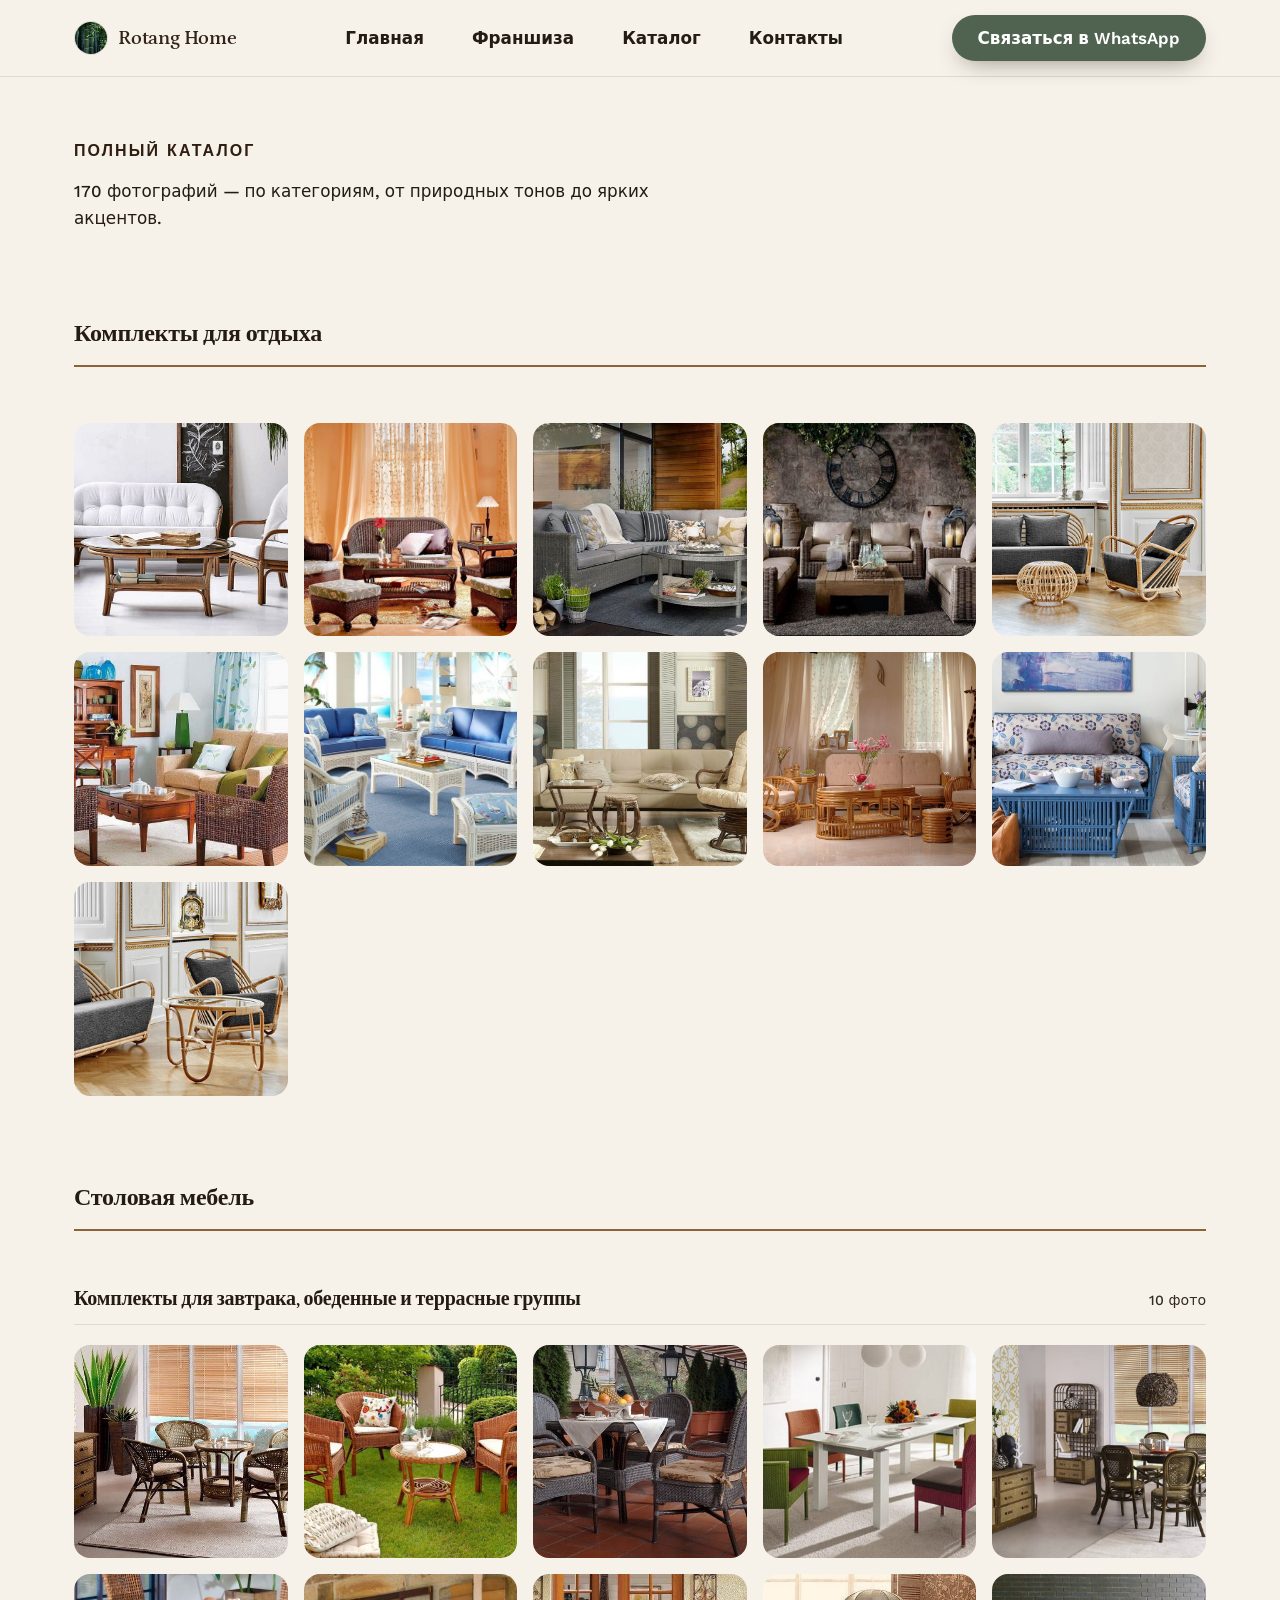
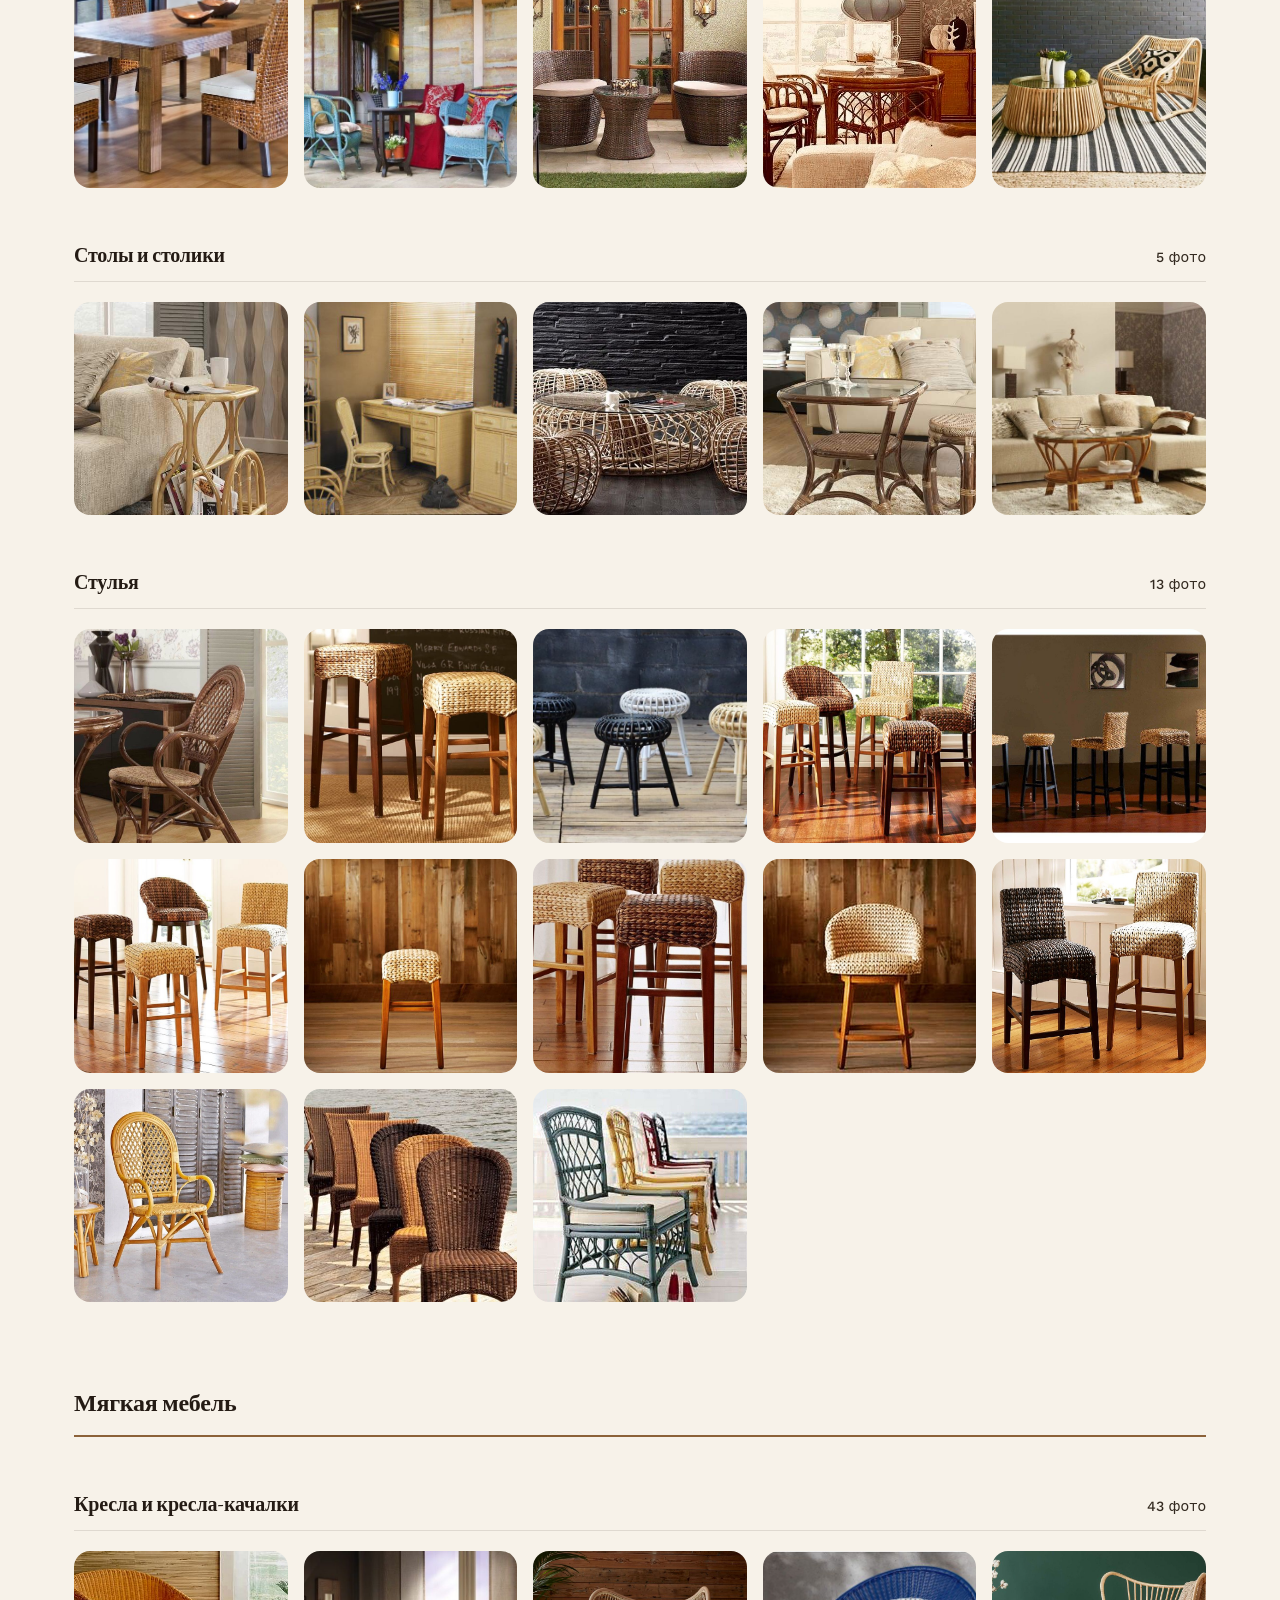
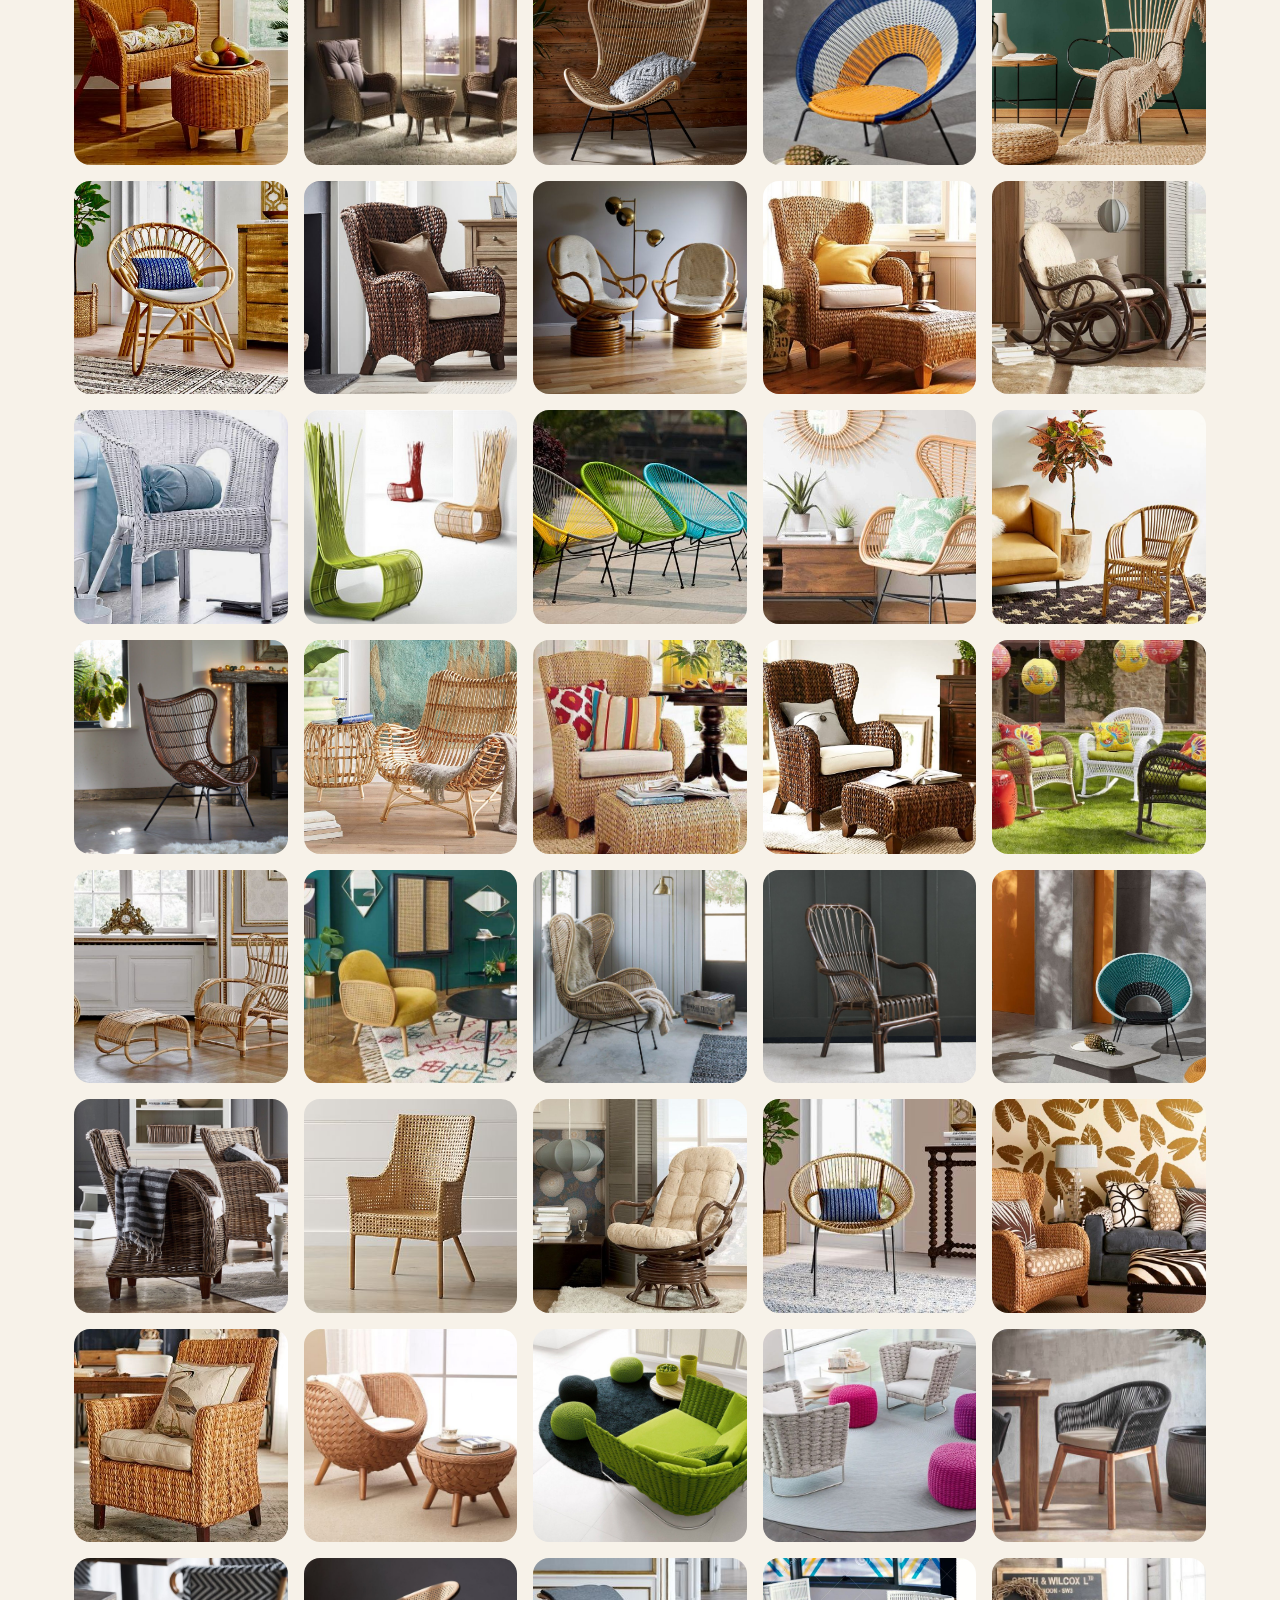
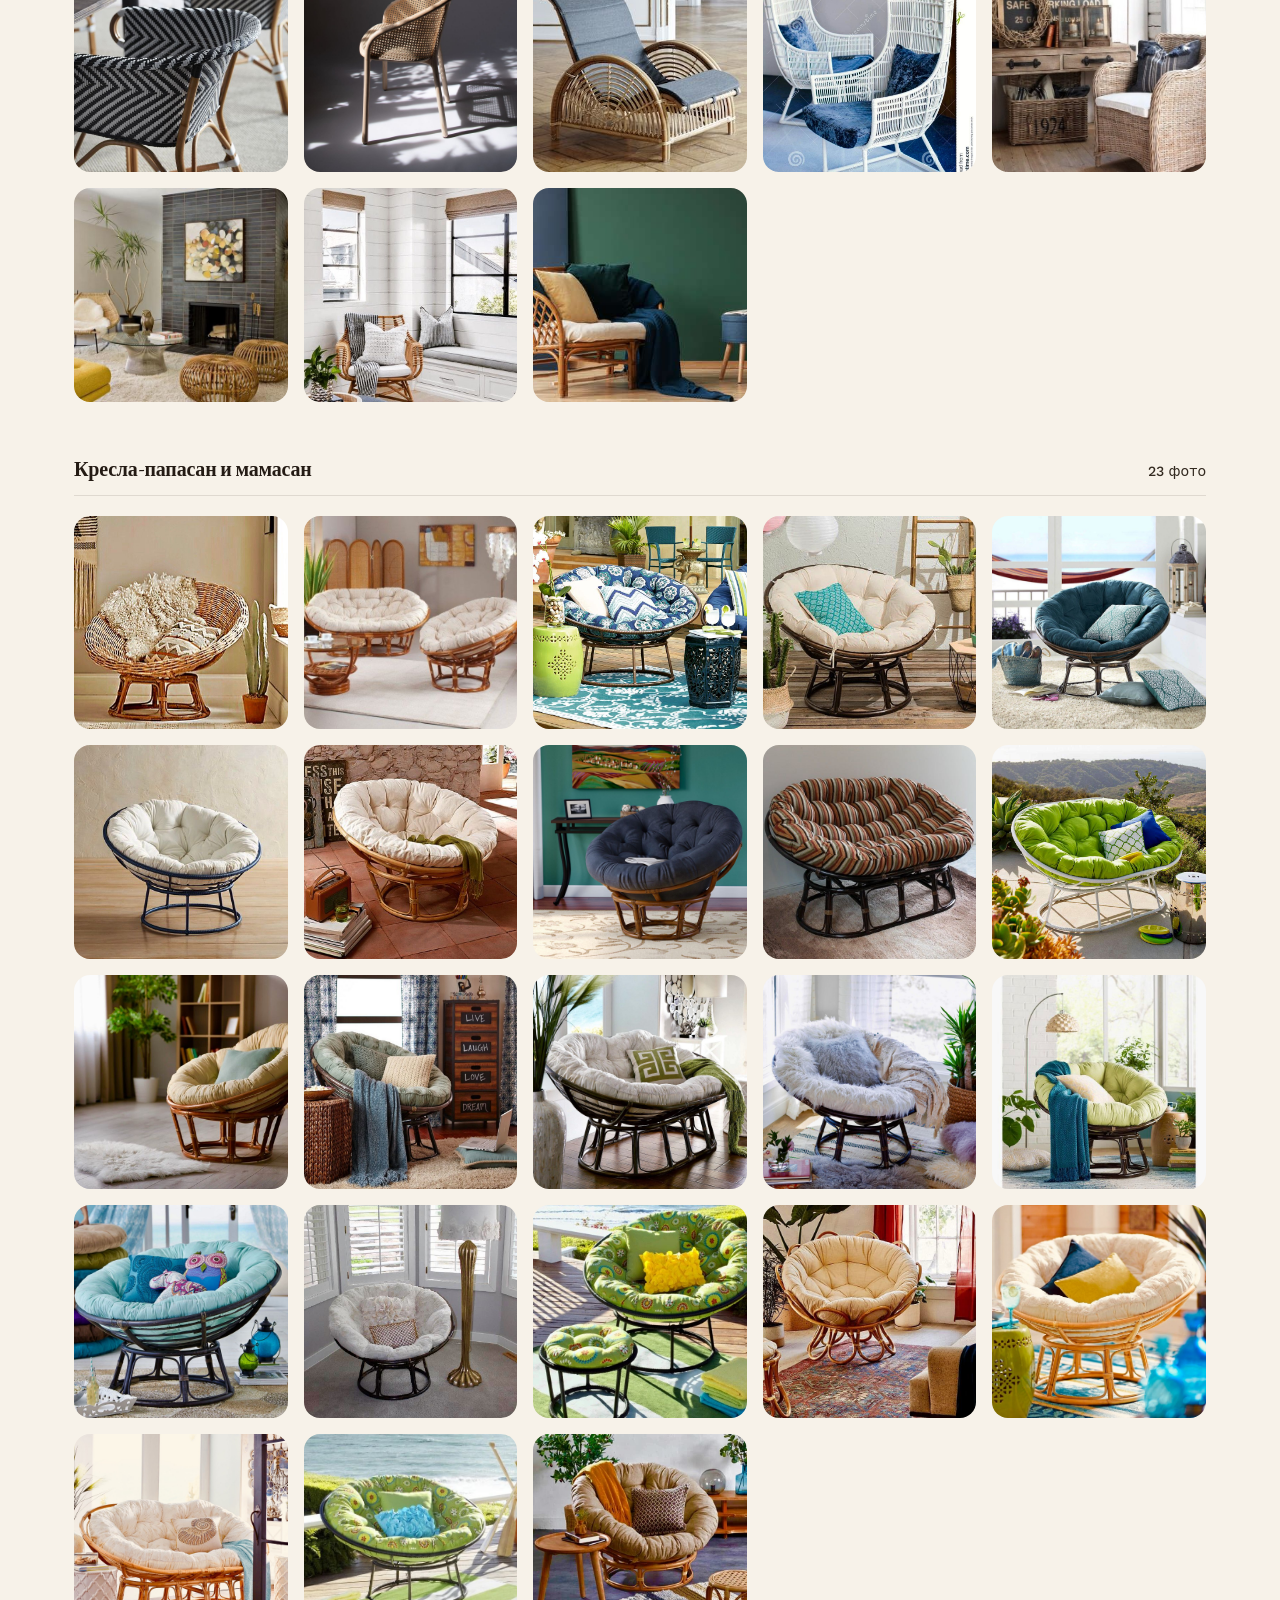
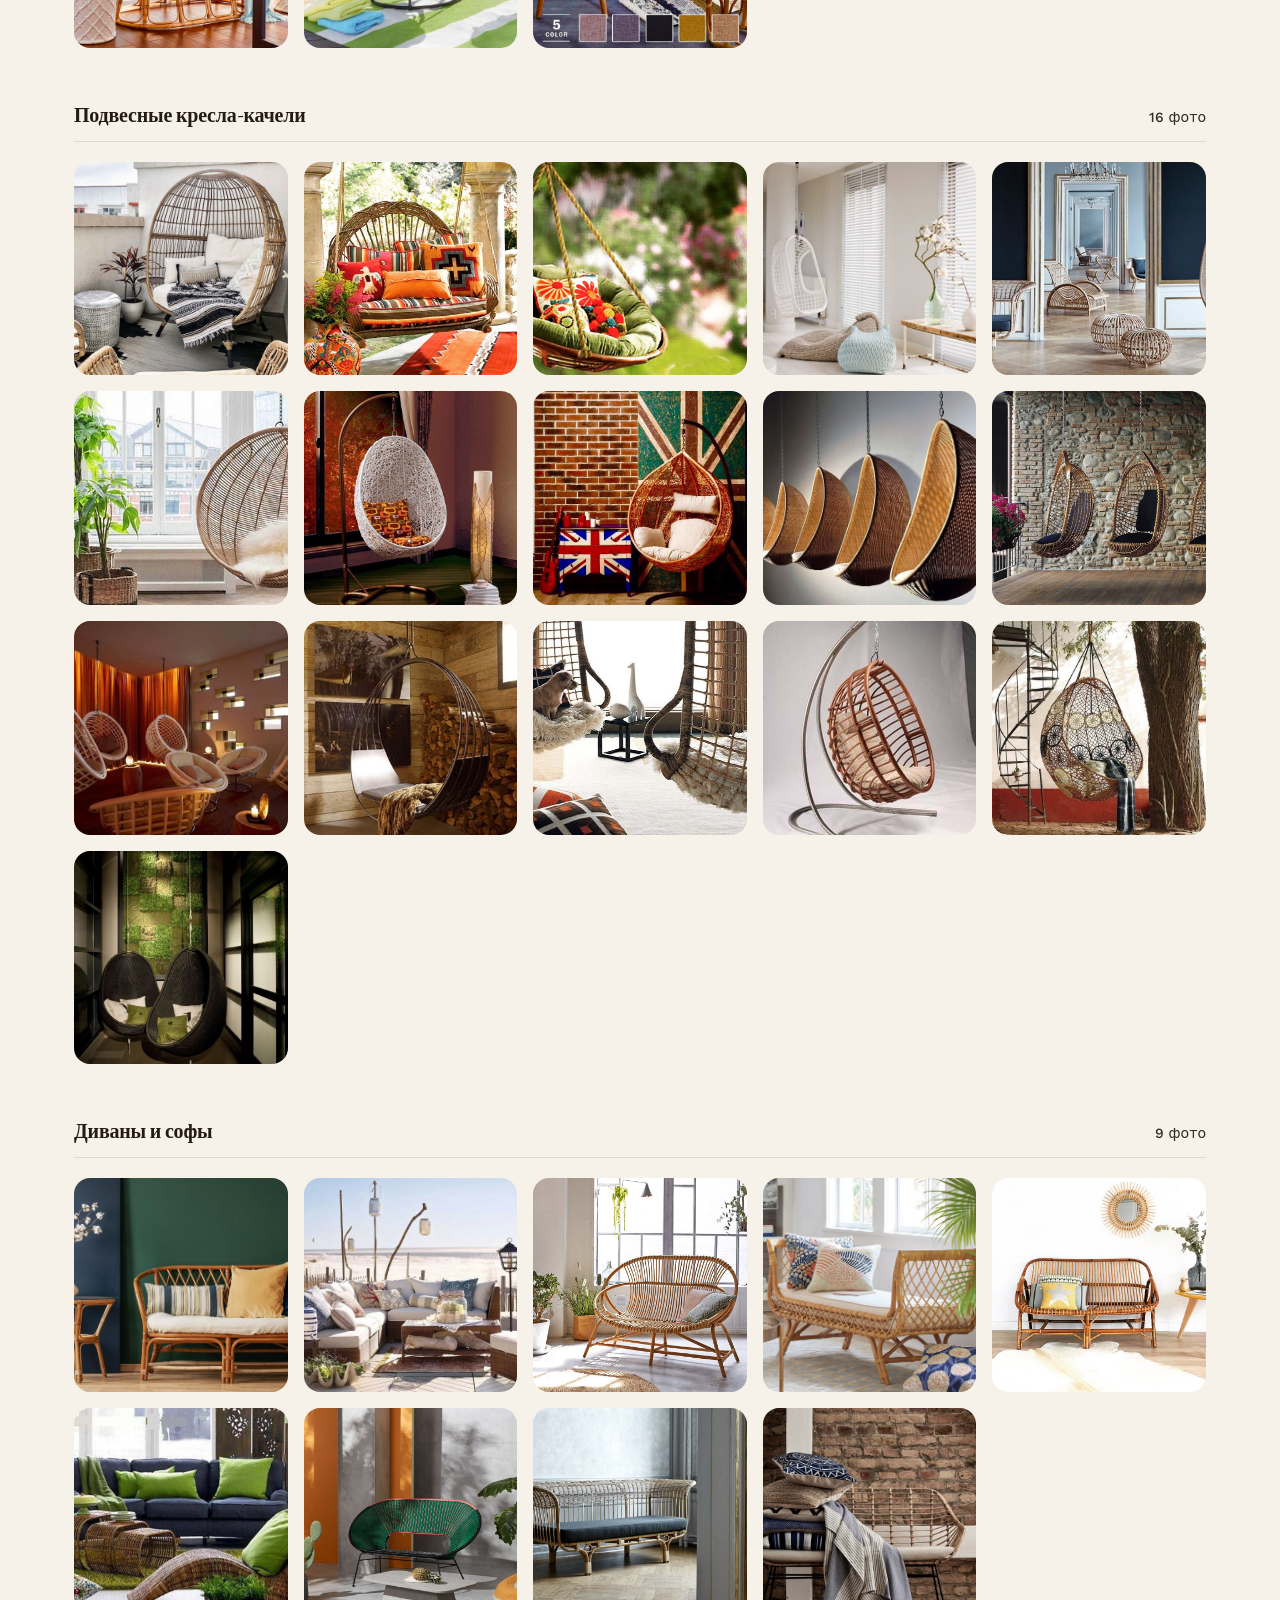
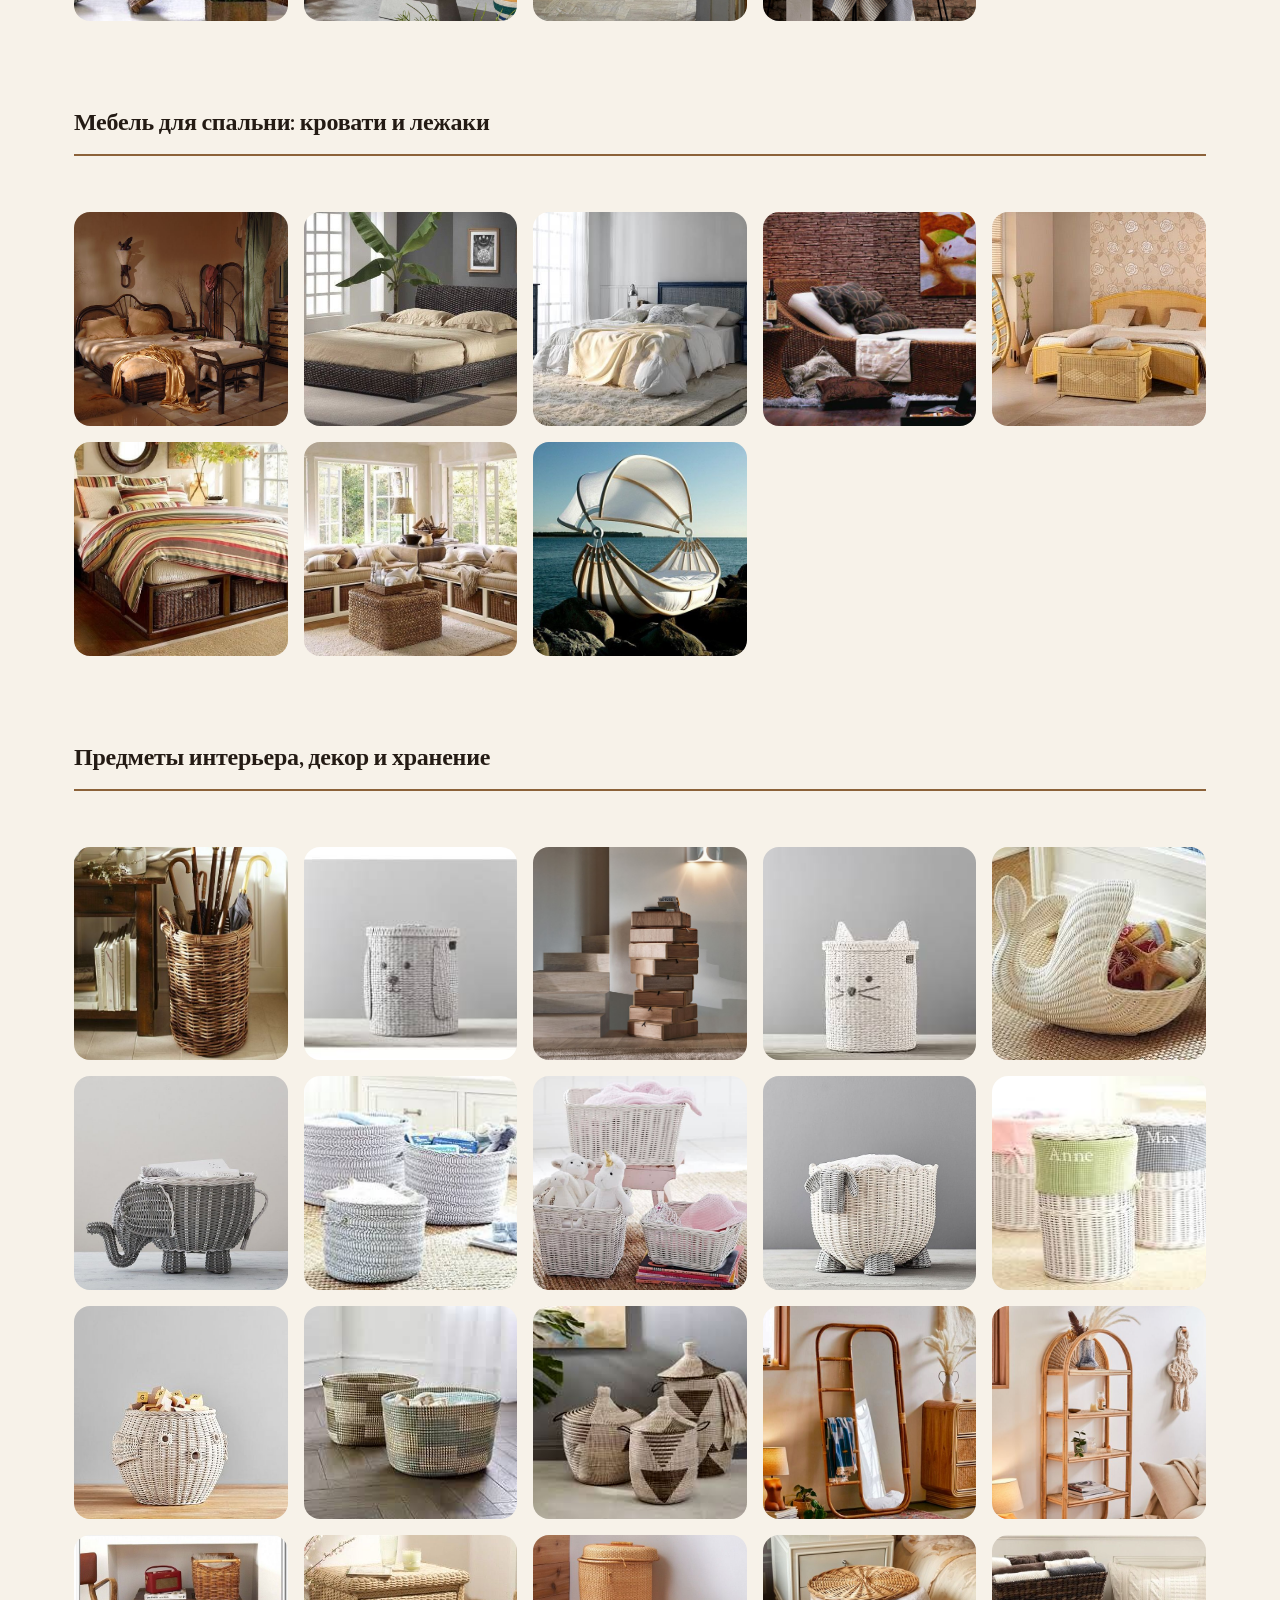
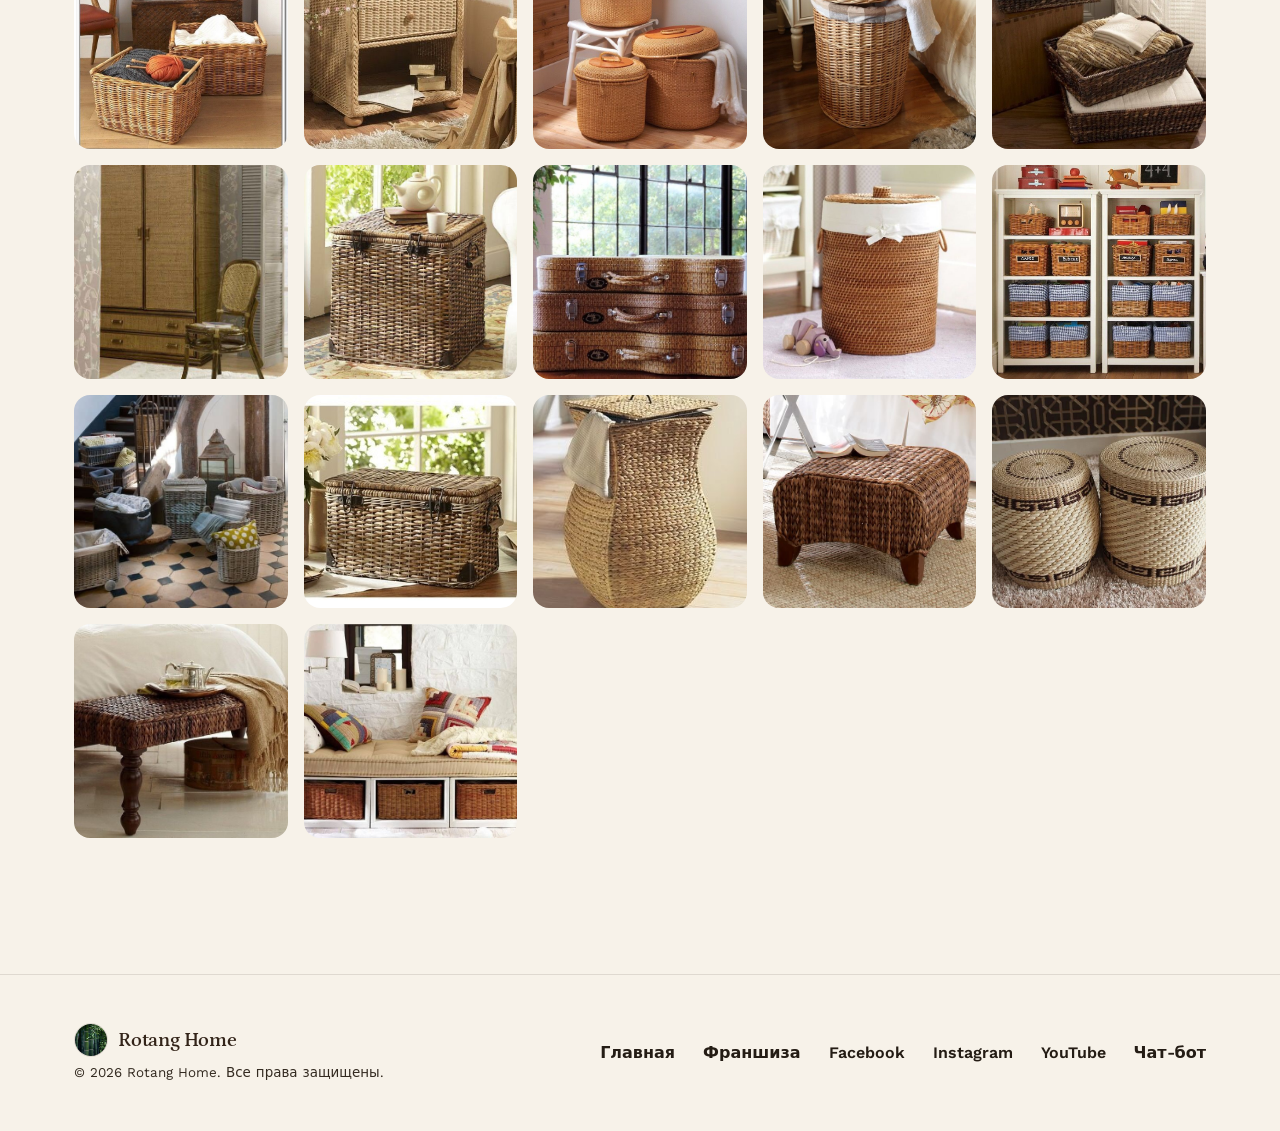
==== commit c37b8efa: "Write the brand name as Rotang Home instead of ROTANG HOME Co-Authored-By: Claude Opus 5.5 <noreply@" ====
--- a/catalog.html
+++ b/catalog.html
@@ -3,20 +3,20 @@
 <head>
 <meta charset="UTF-8">
 <meta name="viewport" content="width=device-width, initial-scale=1.0">
-<title>Каталог мебели ROTANG HOME</title>
-<meta name="description" content="Полный каталог мебели из ротанга ROTANG HOME: столы, стулья, кресла, диваны, кровати и декор.">
+<title>Каталог мебели Rotang Home</title>
+<meta name="description" content="Полный каталог мебели из ротанга Rotang Home: столы, стулья, кресла, диваны, кровати и декор.">
 <link rel="preconnect" href="https://fonts.googleapis.com">
 <link rel="preconnect" href="https://fonts.gstatic.com" crossorigin>
 <link href="https://fonts.googleapis.com/css2?family=Petrona:wght@500;600;700&family=Work+Sans:wght@400;500;600&display=swap" rel="stylesheet">
-<link rel="stylesheet" href="css/style.css?v=117">
+<link rel="stylesheet" href="css/style.css?v=121">
 </head>
 <body>
 
 <header class="site">
   <div class="container nav-wrap">
     <a class="logo" href="index.html">
-      <img class="mark" src="assets/photos/logo-bamboo.jpg" alt="Логотип ROTANG HOME">
-      ROTANG HOME
+      <img class="mark" src="assets/photos/logo-bamboo.jpg" alt="Логотип Rotang Home">
+      Rotang Home
     </a>
     <nav class="links" id="site-nav">
       <div class="links-inner">
@@ -45,17 +45,17 @@
     </div>
     <div class="catalog-group">
       <div class="catalog-grid">
-        <a href="assets/catalog/sets/sets-01.jpg?v=3" target="_blank" rel="noopener"><img src="assets/catalog/sets/sets-01.jpg?v=3" alt="Комплекты для отдыха ROTANG HOME" loading="lazy"></a>
-        <a href="assets/catalog/sets/sets-03.jpg?v=3" target="_blank" rel="noopener"><img src="assets/catalog/sets/sets-03.jpg?v=3" alt="Комплекты для отдыха ROTANG HOME" loading="lazy"></a>
-        <a href="assets/catalog/sets/sets-04.jpg?v=3" target="_blank" rel="noopener"><img src="assets/catalog/sets/sets-04.jpg?v=3" alt="Комплекты для отдыха ROTANG HOME" loading="lazy"></a>
-        <a href="assets/catalog/sets/sets-06.jpg?v=3" target="_blank" rel="noopener"><img src="assets/catalog/sets/sets-06.jpg?v=3" alt="Комплекты для отдыха ROTANG HOME" loading="lazy"></a>
-        <a href="assets/catalog/sets/sets-07.jpg?v=3" target="_blank" rel="noopener"><img src="assets/catalog/sets/sets-07.jpg?v=3" alt="Комплекты для отдыха ROTANG HOME" loading="lazy"></a>
-        <a href="assets/catalog/sets/sets-08.jpg?v=3" target="_blank" rel="noopener"><img src="assets/catalog/sets/sets-08.jpg?v=3" alt="Комплекты для отдыха ROTANG HOME" loading="lazy"></a>
-        <a href="assets/catalog/sets/sets-09.jpg?v=3" target="_blank" rel="noopener"><img src="assets/catalog/sets/sets-09.jpg?v=3" alt="Комплекты для отдыха ROTANG HOME" loading="lazy"></a>
-        <a href="assets/catalog/sets/sets-10.jpg?v=3" target="_blank" rel="noopener"><img src="assets/catalog/sets/sets-10.jpg?v=3" alt="Комплекты для отдыха ROTANG HOME" loading="lazy"></a>
-        <a href="assets/catalog/sofas/sofas-04.jpg?v=3" target="_blank" rel="noopener"><img src="assets/catalog/sofas/sofas-04.jpg?v=3" alt="Комплекты для отдыха ROTANG HOME" loading="lazy"></a>
-        <a href="assets/catalog/sofas/sofas-11.jpg?v=3" target="_blank" rel="noopener"><img src="assets/catalog/sofas/sofas-11.jpg?v=3" alt="Комплекты для отдыха ROTANG HOME" loading="lazy"></a>
-        <a href="assets/catalog/kresla/kresla-22.jpg?v=3" target="_blank" rel="noopener"><img src="assets/catalog/kresla/kresla-22.jpg?v=3" alt="Комплекты для отдыха ROTANG HOME" loading="lazy"></a>
+        <a href="assets/catalog/sets/sets-01.jpg?v=3" target="_blank" rel="noopener"><img src="assets/catalog/sets/sets-01.jpg?v=3" alt="Комплекты для отдыха Rotang Home" loading="lazy"></a>
+        <a href="assets/catalog/sets/sets-03.jpg?v=3" target="_blank" rel="noopener"><img src="assets/catalog/sets/sets-03.jpg?v=3" alt="Комплекты для отдыха Rotang Home" loading="lazy"></a>
+        <a href="assets/catalog/sets/sets-04.jpg?v=3" target="_blank" rel="noopener"><img src="assets/catalog/sets/sets-04.jpg?v=3" alt="Комплекты для отдыха Rotang Home" loading="lazy"></a>
+        <a href="assets/catalog/sets/sets-06.jpg?v=3" target="_blank" rel="noopener"><img src="assets/catalog/sets/sets-06.jpg?v=3" alt="Комплекты для отдыха Rotang Home" loading="lazy"></a>
+        <a href="assets/catalog/sets/sets-07.jpg?v=3" target="_blank" rel="noopener"><img src="assets/catalog/sets/sets-07.jpg?v=3" alt="Комплекты для отдыха Rotang Home" loading="lazy"></a>
+        <a href="assets/catalog/sets/sets-08.jpg?v=3" target="_blank" rel="noopener"><img src="assets/catalog/sets/sets-08.jpg?v=3" alt="Комплекты для отдыха Rotang Home" loading="lazy"></a>
+        <a href="assets/catalog/sets/sets-09.jpg?v=3" target="_blank" rel="noopener"><img src="assets/catalog/sets/sets-09.jpg?v=3" alt="Комплекты для отдыха Rotang Home" loading="lazy"></a>
+        <a href="assets/catalog/sets/sets-10.jpg?v=3" target="_blank" rel="noopener"><img src="assets/catalog/sets/sets-10.jpg?v=3" alt="Комплекты для отдыха Rotang Home" loading="lazy"></a>
+        <a href="assets/catalog/sofas/sofas-04.jpg?v=3" target="_blank" rel="noopener"><img src="assets/catalog/sofas/sofas-04.jpg?v=3" alt="Комплекты для отдыха Rotang Home" loading="lazy"></a>
+        <a href="assets/catalog/sofas/sofas-11.jpg?v=3" target="_blank" rel="noopener"><img src="assets/catalog/sofas/sofas-11.jpg?v=3" alt="Комплекты для отдыха Rotang Home" loading="lazy"></a>
+        <a href="assets/catalog/kresla/kresla-22.jpg?v=3" target="_blank" rel="noopener"><img src="assets/catalog/kresla/kresla-22.jpg?v=3" alt="Комплекты для отдыха Rotang Home" loading="lazy"></a>
       </div>
     </div>
   </div>
@@ -67,44 +67,44 @@
     <div class="catalog-group">
       <div class="catalog-group-head"><h3>Комплекты для завтрака, обеденные и террасные группы</h3><span class="count">10 фото</span></div>
       <div class="catalog-grid">
-        <a href="assets/catalog/dining/dining-01.jpg?v=3" target="_blank" rel="noopener"><img src="assets/catalog/dining/dining-01.jpg?v=3" alt="Комплекты для завтрака, обеденные и террасные группы ROTANG HOME" loading="lazy"></a>
-        <a href="assets/catalog/dining/dining-11.jpg?v=3" target="_blank" rel="noopener"><img src="assets/catalog/dining/dining-11.jpg?v=3" alt="Комплекты для завтрака, обеденные и террасные группы ROTANG HOME" loading="lazy"></a>
-        <a href="assets/catalog/dining/dining-06.jpg?v=3" target="_blank" rel="noopener"><img src="assets/catalog/dining/dining-06.jpg?v=3" alt="Комплекты для завтрака, обеденные и террасные группы ROTANG HOME" loading="lazy"></a>
-        <a href="assets/catalog/dining/dining-07.jpg?v=3" target="_blank" rel="noopener"><img src="assets/catalog/dining/dining-07.jpg?v=3" alt="Комплекты для завтрака, обеденные и террасные группы ROTANG HOME" loading="lazy"></a>
-        <a href="assets/catalog/dining/dining-08.jpg?v=3" target="_blank" rel="noopener"><img src="assets/catalog/dining/dining-08.jpg?v=3" alt="Комплекты для завтрака, обеденные и террасные группы ROTANG HOME" loading="lazy"></a>
-        <a href="assets/catalog/dining/dining-09.jpg?v=3" target="_blank" rel="noopener"><img src="assets/catalog/dining/dining-09.jpg?v=3" alt="Комплекты для завтрака, обеденные и террасные группы ROTANG HOME" loading="lazy"></a>
-        <a href="assets/catalog/kresla/kresla-33.jpg?v=3" target="_blank" rel="noopener"><img src="assets/catalog/kresla/kresla-33.jpg?v=3" alt="Комплекты для завтрака, обеденные и террасные группы ROTANG HOME" loading="lazy"></a>
-        <a href="assets/catalog/kresla/kresla-32.jpg?v=3" target="_blank" rel="noopener"><img src="assets/catalog/kresla/kresla-32.jpg?v=3" alt="Комплекты для завтрака, обеденные и террасные группы ROTANG HOME" loading="lazy"></a>
-        <a href="assets/catalog/dining/dining-03.jpg?v=3" target="_blank" rel="noopener"><img src="assets/catalog/dining/dining-03.jpg?v=3" alt="Комплекты для завтрака, обеденные и террасные группы ROTANG HOME" loading="lazy"></a>
-        <a href="assets/catalog/dining/dining-12.jpg?v=1" target="_blank" rel="noopener"><img src="assets/catalog/dining/dining-12.jpg?v=1" alt="Комплекты для завтрака, обеденные и террасные группы ROTANG HOME" loading="lazy"></a>
+        <a href="assets/catalog/dining/dining-01.jpg?v=3" target="_blank" rel="noopener"><img src="assets/catalog/dining/dining-01.jpg?v=3" alt="Комплекты для завтрака, обеденные и террасные группы Rotang Home" loading="lazy"></a>
+        <a href="assets/catalog/dining/dining-11.jpg?v=3" target="_blank" rel="noopener"><img src="assets/catalog/dining/dining-11.jpg?v=3" alt="Комплекты для завтрака, обеденные и террасные группы Rotang Home" loading="lazy"></a>
+        <a href="assets/catalog/dining/dining-06.jpg?v=3" target="_blank" rel="noopener"><img src="assets/catalog/dining/dining-06.jpg?v=3" alt="Комплекты для завтрака, обеденные и террасные группы Rotang Home" loading="lazy"></a>
+        <a href="assets/catalog/dining/dining-07.jpg?v=3" target="_blank" rel="noopener"><img src="assets/catalog/dining/dining-07.jpg?v=3" alt="Комплекты для завтрака, обеденные и террасные группы Rotang Home" loading="lazy"></a>
+        <a href="assets/catalog/dining/dining-08.jpg?v=3" target="_blank" rel="noopener"><img src="assets/catalog/dining/dining-08.jpg?v=3" alt="Комплекты для завтрака, обеденные и террасные группы Rotang Home" loading="lazy"></a>
+        <a href="assets/catalog/dining/dining-09.jpg?v=3" target="_blank" rel="noopener"><img src="assets/catalog/dining/dining-09.jpg?v=3" alt="Комплекты для завтрака, обеденные и террасные группы Rotang Home" loading="lazy"></a>
+        <a href="assets/catalog/kresla/kresla-33.jpg?v=3" target="_blank" rel="noopener"><img src="assets/catalog/kresla/kresla-33.jpg?v=3" alt="Комплекты для завтрака, обеденные и террасные группы Rotang Home" loading="lazy"></a>
+        <a href="assets/catalog/kresla/kresla-32.jpg?v=3" target="_blank" rel="noopener"><img src="assets/catalog/kresla/kresla-32.jpg?v=3" alt="Комплекты для завтрака, обеденные и террасные группы Rotang Home" loading="lazy"></a>
+        <a href="assets/catalog/dining/dining-03.jpg?v=3" target="_blank" rel="noopener"><img src="assets/catalog/dining/dining-03.jpg?v=3" alt="Комплекты для завтрака, обеденные и террасные группы Rotang Home" loading="lazy"></a>
+        <a href="assets/catalog/dining/dining-12.jpg?v=1" target="_blank" rel="noopener"><img src="assets/catalog/dining/dining-12.jpg?v=1" alt="Комплекты для завтрака, обеденные и террасные группы Rotang Home" loading="lazy"></a>
       </div>
     </div>
     <div class="catalog-group">
       <div class="catalog-group-head"><h3>Столы и столики</h3><span class="count">5 фото</span></div>
       <div class="catalog-grid">
-        <a href="assets/catalog/tables/tables-01.jpg?v=3" target="_blank" rel="noopener"><img src="assets/catalog/tables/tables-01.jpg?v=3" alt="Столы и столики ROTANG HOME" loading="lazy"></a>
-        <a href="assets/catalog/tables/tables-04.jpg?v=3" target="_blank" rel="noopener"><img src="assets/catalog/tables/tables-04.jpg?v=3" alt="Столы и столики ROTANG HOME" loading="lazy"></a>
-        <a href="assets/catalog/tables/tables-05.jpg?v=1" target="_blank" rel="noopener"><img src="assets/catalog/tables/tables-05.jpg?v=1" alt="Столы и столики ROTANG HOME" loading="lazy"></a>
-        <a href="assets/catalog/tables/tables-06.jpg?v=1" target="_blank" rel="noopener"><img src="assets/catalog/tables/tables-06.jpg?v=1" alt="Столы и столики ROTANG HOME" loading="lazy"></a>
-        <a href="assets/catalog/sofas/sofas-06.jpg?v=3" target="_blank" rel="noopener"><img src="assets/catalog/sofas/sofas-06.jpg?v=3" alt="Столы и столики ROTANG HOME" loading="lazy"></a>
+        <a href="assets/catalog/tables/tables-01.jpg?v=3" target="_blank" rel="noopener"><img src="assets/catalog/tables/tables-01.jpg?v=3" alt="Столы и столики Rotang Home" loading="lazy"></a>
+        <a href="assets/catalog/tables/tables-04.jpg?v=3" target="_blank" rel="noopener"><img src="assets/catalog/tables/tables-04.jpg?v=3" alt="Столы и столики Rotang Home" loading="lazy"></a>
+        <a href="assets/catalog/tables/tables-05.jpg?v=1" target="_blank" rel="noopener"><img src="assets/catalog/tables/tables-05.jpg?v=1" alt="Столы и столики Rotang Home" loading="lazy"></a>
+        <a href="assets/catalog/tables/tables-06.jpg?v=1" target="_blank" rel="noopener"><img src="assets/catalog/tables/tables-06.jpg?v=1" alt="Столы и столики Rotang Home" loading="lazy"></a>
+        <a href="assets/catalog/sofas/sofas-06.jpg?v=3" target="_blank" rel="noopener"><img src="assets/catalog/sofas/sofas-06.jpg?v=3" alt="Столы и столики Rotang Home" loading="lazy"></a>
       </div>
     </div>
     <div class="catalog-group">
       <div class="catalog-group-head"><h3>Стулья</h3><span class="count">13 фото</span></div>
       <div class="catalog-grid">
-        <a href="assets/catalog/stulya/stulya-01.jpg?v=3" target="_blank" rel="noopener"><img src="assets/catalog/stulya/stulya-01.jpg?v=3" alt="Стулья ROTANG HOME" loading="lazy"></a>
-        <a href="assets/catalog/stulya/stulya-03.jpg?v=3" target="_blank" rel="noopener"><img src="assets/catalog/stulya/stulya-03.jpg?v=3" alt="Стулья ROTANG HOME" loading="lazy"></a>
-        <a href="assets/catalog/stulya/stulya-05.jpg?v=3" target="_blank" rel="noopener"><img src="assets/catalog/stulya/stulya-05.jpg?v=3" alt="Стулья ROTANG HOME" loading="lazy"></a>
-        <a href="assets/catalog/stulya/stulya-07.jpg?v=3" target="_blank" rel="noopener"><img src="assets/catalog/stulya/stulya-07.jpg?v=3" alt="Стулья ROTANG HOME" loading="lazy"></a>
-        <a href="assets/catalog/stulya/stulya-08.jpg?v=3" target="_blank" rel="noopener"><img src="assets/catalog/stulya/stulya-08.jpg?v=3" alt="Стулья ROTANG HOME" loading="lazy"></a>
-        <a href="assets/catalog/stulya/stulya-09.jpg?v=3" target="_blank" rel="noopener"><img src="assets/catalog/stulya/stulya-09.jpg?v=3" alt="Стулья ROTANG HOME" loading="lazy"></a>
-        <a href="assets/catalog/stulya/stulya-10.jpg?v=3" target="_blank" rel="noopener"><img src="assets/catalog/stulya/stulya-10.jpg?v=3" alt="Стулья ROTANG HOME" loading="lazy"></a>
-        <a href="assets/catalog/stulya/stulya-11.jpg?v=3" target="_blank" rel="noopener"><img src="assets/catalog/stulya/stulya-11.jpg?v=3" alt="Стулья ROTANG HOME" loading="lazy"></a>
-        <a href="assets/catalog/stulya/stulya-14.jpg?v=3" target="_blank" rel="noopener"><img src="assets/catalog/stulya/stulya-14.jpg?v=3" alt="Стулья ROTANG HOME" loading="lazy"></a>
-        <a href="assets/catalog/stulya/stulya-15.jpg?v=3" target="_blank" rel="noopener"><img src="assets/catalog/stulya/stulya-15.jpg?v=3" alt="Стулья ROTANG HOME" loading="lazy"></a>
-        <a href="assets/catalog/stulya/stulya-13.jpg?v=3" target="_blank" rel="noopener"><img src="assets/catalog/stulya/stulya-13.jpg?v=3" alt="Стулья ROTANG HOME" loading="lazy"></a>
-        <a href="assets/catalog/kresla/kresla-41.jpg?v=3" target="_blank" rel="noopener"><img src="assets/catalog/kresla/kresla-41.jpg?v=3" alt="Стулья ROTANG HOME" loading="lazy"></a>
-        <a href="assets/catalog/dining/dining-04.jpg?v=3" target="_blank" rel="noopener"><img src="assets/catalog/dining/dining-04.jpg?v=3" alt="Стулья ROTANG HOME" loading="lazy"></a>
+        <a href="assets/catalog/stulya/stulya-01.jpg?v=3" target="_blank" rel="noopener"><img src="assets/catalog/stulya/stulya-01.jpg?v=3" alt="Стулья Rotang Home" loading="lazy"></a>
+        <a href="assets/catalog/stulya/stulya-03.jpg?v=3" target="_blank" rel="noopener"><img src="assets/catalog/stulya/stulya-03.jpg?v=3" alt="Стулья Rotang Home" loading="lazy"></a>
+        <a href="assets/catalog/stulya/stulya-05.jpg?v=3" target="_blank" rel="noopener"><img src="assets/catalog/stulya/stulya-05.jpg?v=3" alt="Стулья Rotang Home" loading="lazy"></a>
+        <a href="assets/catalog/stulya/stulya-07.jpg?v=3" target="_blank" rel="noopener"><img src="assets/catalog/stulya/stulya-07.jpg?v=3" alt="Стулья Rotang Home" loading="lazy"></a>
+        <a href="assets/catalog/stulya/stulya-08.jpg?v=3" target="_blank" rel="noopener"><img src="assets/catalog/stulya/stulya-08.jpg?v=3" alt="Стулья Rotang Home" loading="lazy"></a>
+        <a href="assets/catalog/stulya/stulya-09.jpg?v=3" target="_blank" rel="noopener"><img src="assets/catalog/stulya/stulya-09.jpg?v=3" alt="Стулья Rotang Home" loading="lazy"></a>
+        <a href="assets/catalog/stulya/stulya-10.jpg?v=3" target="_blank" rel="noopener"><img src="assets/catalog/stulya/stulya-10.jpg?v=3" alt="Стулья Rotang Home" loading="lazy"></a>
+        <a href="assets/catalog/stulya/stulya-11.jpg?v=3" target="_blank" rel="noopener"><img src="assets/catalog/stulya/stulya-11.jpg?v=3" alt="Стулья Rotang Home" loading="lazy"></a>
+        <a href="assets/catalog/stulya/stulya-14.jpg?v=3" target="_blank" rel="noopener"><img src="assets/catalog/stulya/stulya-14.jpg?v=3" alt="Стулья Rotang Home" loading="lazy"></a>
+        <a href="assets/catalog/stulya/stulya-15.jpg?v=3" target="_blank" rel="noopener"><img src="assets/catalog/stulya/stulya-15.jpg?v=3" alt="Стулья Rotang Home" loading="lazy"></a>
+        <a href="assets/catalog/stulya/stulya-13.jpg?v=3" target="_blank" rel="noopener"><img src="assets/catalog/stulya/stulya-13.jpg?v=3" alt="Стулья Rotang Home" loading="lazy"></a>
+        <a href="assets/catalog/kresla/kresla-41.jpg?v=3" target="_blank" rel="noopener"><img src="assets/catalog/kresla/kresla-41.jpg?v=3" alt="Стулья Rotang Home" loading="lazy"></a>
+        <a href="assets/catalog/dining/dining-04.jpg?v=3" target="_blank" rel="noopener"><img src="assets/catalog/dining/dining-04.jpg?v=3" alt="Стулья Rotang Home" loading="lazy"></a>
       </div>
     </div>
   </div>
@@ -116,112 +116,112 @@
     <div class="catalog-group">
       <div class="catalog-group-head"><h3>Кресла и кресла-качалки</h3><span class="count">43 фото</span></div>
       <div class="catalog-grid">
-        <a href="assets/catalog/kresla/kresla-02.jpg?v=3" target="_blank" rel="noopener"><img src="assets/catalog/kresla/kresla-02.jpg?v=3" alt="Кресла и кресла-качалки ROTANG HOME" loading="lazy"></a>
-        <a href="assets/catalog/kresla/kresla-03.jpg?v=3" target="_blank" rel="noopener"><img src="assets/catalog/kresla/kresla-03.jpg?v=3" alt="Кресла и кресла-качалки ROTANG HOME" loading="lazy"></a>
-        <a href="assets/catalog/kresla/kresla-04.jpg?v=3" target="_blank" rel="noopener"><img src="assets/catalog/kresla/kresla-04.jpg?v=3" alt="Кресла и кресла-качалки ROTANG HOME" loading="lazy"></a>
-        <a href="assets/catalog/kresla/kresla-05.jpg?v=3" target="_blank" rel="noopener"><img src="assets/catalog/kresla/kresla-05.jpg?v=3" alt="Кресла и кресла-качалки ROTANG HOME" loading="lazy"></a>
-        <a href="assets/catalog/kresla/kresla-06.jpg?v=3" target="_blank" rel="noopener"><img src="assets/catalog/kresla/kresla-06.jpg?v=3" alt="Кресла и кресла-качалки ROTANG HOME" loading="lazy"></a>
-        <a href="assets/catalog/kresla/kresla-07.jpg?v=3" target="_blank" rel="noopener"><img src="assets/catalog/kresla/kresla-07.jpg?v=3" alt="Кресла и кресла-качалки ROTANG HOME" loading="lazy"></a>
-        <a href="assets/catalog/kresla/kresla-08.jpg?v=3" target="_blank" rel="noopener"><img src="assets/catalog/kresla/kresla-08.jpg?v=3" alt="Кресла и кресла-качалки ROTANG HOME" loading="lazy"></a>
-        <a href="assets/catalog/kresla/kresla-09.jpg?v=3" target="_blank" rel="noopener"><img src="assets/catalog/kresla/kresla-09.jpg?v=3" alt="Кресла и кресла-качалки ROTANG HOME" loading="lazy"></a>
-        <a href="assets/catalog/kresla/kresla-10.jpg?v=3" target="_blank" rel="noopener"><img src="assets/catalog/kresla/kresla-10.jpg?v=3" alt="Кресла и кресла-качалки ROTANG HOME" loading="lazy"></a>
-        <a href="assets/catalog/kresla/kresla-12.jpg?v=3" target="_blank" rel="noopener"><img src="assets/catalog/kresla/kresla-12.jpg?v=3" alt="Кресла и кресла-качалки ROTANG HOME" loading="lazy"></a>
-        <a href="assets/catalog/kresla/kresla-13.jpg?v=3" target="_blank" rel="noopener"><img src="assets/catalog/kresla/kresla-13.jpg?v=3" alt="Кресла и кресла-качалки ROTANG HOME" loading="lazy"></a>
-        <a href="assets/catalog/kresla/kresla-14.jpg?v=3" target="_blank" rel="noopener"><img src="assets/catalog/kresla/kresla-14.jpg?v=3" alt="Кресла и кресла-качалки ROTANG HOME" loading="lazy"></a>
-        <a href="assets/catalog/kresla/kresla-15.jpg?v=3" target="_blank" rel="noopener"><img src="assets/catalog/kresla/kresla-15.jpg?v=3" alt="Кресла и кресла-качалки ROTANG HOME" loading="lazy"></a>
-        <a href="assets/catalog/kresla/kresla-16.jpg?v=3" target="_blank" rel="noopener"><img src="assets/catalog/kresla/kresla-16.jpg?v=3" alt="Кресла и кресла-качалки ROTANG HOME" loading="lazy"></a>
-        <a href="assets/catalog/kresla/kresla-17.jpg?v=3" target="_blank" rel="noopener"><img src="assets/catalog/kresla/kresla-17.jpg?v=3" alt="Кресла и кресла-качалки ROTANG HOME" loading="lazy"></a>
-        <a href="assets/catalog/kresla/kresla-19.jpg?v=3" target="_blank" rel="noopener"><img src="assets/catalog/kresla/kresla-19.jpg?v=3" alt="Кресла и кресла-качалки ROTANG HOME" loading="lazy"></a>
-        <a href="assets/catalog/kresla/kresla-21.jpg?v=3" target="_blank" rel="noopener"><img src="assets/catalog/kresla/kresla-21.jpg?v=3" alt="Кресла и кресла-качалки ROTANG HOME" loading="lazy"></a>
-        <a href="assets/catalog/kresla/kresla-23.jpg?v=3" target="_blank" rel="noopener"><img src="assets/catalog/kresla/kresla-23.jpg?v=3" alt="Кресла и кресла-качалки ROTANG HOME" loading="lazy"></a>
-        <a href="assets/catalog/kresla/kresla-24.jpg?v=3" target="_blank" rel="noopener"><img src="assets/catalog/kresla/kresla-24.jpg?v=3" alt="Кресла и кресла-качалки ROTANG HOME" loading="lazy"></a>
-        <a href="assets/catalog/kresla/kresla-25.jpg?v=3" target="_blank" rel="noopener"><img src="assets/catalog/kresla/kresla-25.jpg?v=3" alt="Кресла и кресла-качалки ROTANG HOME" loading="lazy"></a>
-        <a href="assets/catalog/kresla/kresla-27.jpg?v=3" target="_blank" rel="noopener"><img src="assets/catalog/kresla/kresla-27.jpg?v=3" alt="Кресла и кресла-качалки ROTANG HOME" loading="lazy"></a>
-        <a href="assets/catalog/kresla/kresla-28.jpg?v=3" target="_blank" rel="noopener"><img src="assets/catalog/kresla/kresla-28.jpg?v=3" alt="Кресла и кресла-качалки ROTANG HOME" loading="lazy"></a>
-        <a href="assets/catalog/kresla/kresla-29.jpg?v=3" target="_blank" rel="noopener"><img src="assets/catalog/kresla/kresla-29.jpg?v=3" alt="Кресла и кресла-качалки ROTANG HOME" loading="lazy"></a>
-        <a href="assets/catalog/kresla/kresla-31.jpg?v=3" target="_blank" rel="noopener"><img src="assets/catalog/kresla/kresla-31.jpg?v=3" alt="Кресла и кресла-качалки ROTANG HOME" loading="lazy"></a>
-        <a href="assets/catalog/kresla/kresla-34.jpg?v=3" target="_blank" rel="noopener"><img src="assets/catalog/kresla/kresla-34.jpg?v=3" alt="Кресла и кресла-качалки ROTANG HOME" loading="lazy"></a>
-        <a href="assets/catalog/kresla/kresla-35.jpg?v=3" target="_blank" rel="noopener"><img src="assets/catalog/kresla/kresla-35.jpg?v=3" alt="Кресла и кресла-качалки ROTANG HOME" loading="lazy"></a>
-        <a href="assets/catalog/kresla/kresla-36.jpg?v=3" target="_blank" rel="noopener"><img src="assets/catalog/kresla/kresla-36.jpg?v=3" alt="Кресла и кресла-качалки ROTANG HOME" loading="lazy"></a>
-        <a href="assets/catalog/kresla/kresla-37.jpg?v=3" target="_blank" rel="noopener"><img src="assets/catalog/kresla/kresla-37.jpg?v=3" alt="Кресла и кресла-качалки ROTANG HOME" loading="lazy"></a>
-        <a href="assets/catalog/kresla/kresla-38.jpg?v=3" target="_blank" rel="noopener"><img src="assets/catalog/kresla/kresla-38.jpg?v=3" alt="Кресла и кресла-качалки ROTANG HOME" loading="lazy"></a>
-        <a href="assets/catalog/kresla/kresla-39.jpg?v=3" target="_blank" rel="noopener"><img src="assets/catalog/kresla/kresla-39.jpg?v=3" alt="Кресла и кресла-качалки ROTANG HOME" loading="lazy"></a>
-        <a href="assets/catalog/kresla/kresla-40.jpg?v=3" target="_blank" rel="noopener"><img src="assets/catalog/kresla/kresla-40.jpg?v=3" alt="Кресла и кресла-качалки ROTANG HOME" loading="lazy"></a>
-        <a href="assets/catalog/kresla/kresla-42.jpg?v=3" target="_blank" rel="noopener"><img src="assets/catalog/kresla/kresla-42.jpg?v=3" alt="Кресла и кресла-качалки ROTANG HOME" loading="lazy"></a>
-        <a href="assets/catalog/kresla/kresla-43.jpg?v=3" target="_blank" rel="noopener"><img src="assets/catalog/kresla/kresla-43.jpg?v=3" alt="Кресла и кресла-качалки ROTANG HOME" loading="lazy"></a>
-        <a href="assets/catalog/kresla/kresla-44.jpg?v=1" target="_blank" rel="noopener"><img src="assets/catalog/kresla/kresla-44.jpg?v=1" alt="Кресла и кресла-качалки ROTANG HOME" loading="lazy"></a>
-        <a href="assets/catalog/stulya/stulya-04.jpg?v=3" target="_blank" rel="noopener"><img src="assets/catalog/stulya/stulya-04.jpg?v=3" alt="Кресла и кресла-качалки ROTANG HOME" loading="lazy"></a>
-        <a href="assets/catalog/stulya/stulya-02.jpg?v=3" target="_blank" rel="noopener"><img src="assets/catalog/stulya/stulya-02.jpg?v=3" alt="Кресла и кресла-качалки ROTANG HOME" loading="lazy"></a>
-        <a href="assets/catalog/stulya/stulya-06.jpg?v=3" target="_blank" rel="noopener"><img src="assets/catalog/stulya/stulya-06.jpg?v=3" alt="Кресла и кресла-качалки ROTANG HOME" loading="lazy"></a>
-        <a href="assets/catalog/kresla/kresla-26.jpg?v=3" target="_blank" rel="noopener"><img src="assets/catalog/kresla/kresla-26.jpg?v=3" alt="Кресла и кресла-качалки ROTANG HOME" loading="lazy"></a>
-        <a href="assets/catalog/hanging/hanging-07.jpg?v=3" target="_blank" rel="noopener"><img src="assets/catalog/hanging/hanging-07.jpg?v=3" alt="Кресла и кресла-качалки ROTANG HOME" loading="lazy"></a>
-        <a href="assets/catalog/decor/decor-18.jpg?v=3" target="_blank" rel="noopener"><img src="assets/catalog/decor/decor-18.jpg?v=3" alt="Кресла и кресла-качалки ROTANG HOME" loading="lazy"></a>
-        <a href="assets/catalog/kresla/kresla-11.jpg?v=3" target="_blank" rel="noopener"><img src="assets/catalog/kresla/kresla-11.jpg?v=3" alt="Кресла и кресла-качалки ROTANG HOME" loading="lazy"></a>
-        <a href="assets/catalog/sofas/sofas-09.jpg?v=3" target="_blank" rel="noopener"><img src="assets/catalog/sofas/sofas-09.jpg?v=3" alt="Кресла и кресла-качалки ROTANG HOME" loading="lazy"></a>
-        <a href="assets/catalog/kresla/kresla-20.jpg?v=3" target="_blank" rel="noopener"><img src="assets/catalog/kresla/kresla-20.jpg?v=3" alt="Кресла и кресла-качалки ROTANG HOME" loading="lazy"></a>
+        <a href="assets/catalog/kresla/kresla-02.jpg?v=3" target="_blank" rel="noopener"><img src="assets/catalog/kresla/kresla-02.jpg?v=3" alt="Кресла и кресла-качалки Rotang Home" loading="lazy"></a>
+        <a href="assets/catalog/kresla/kresla-03.jpg?v=3" target="_blank" rel="noopener"><img src="assets/catalog/kresla/kresla-03.jpg?v=3" alt="Кресла и кресла-качалки Rotang Home" loading="lazy"></a>
+        <a href="assets/catalog/kresla/kresla-04.jpg?v=3" target="_blank" rel="noopener"><img src="assets/catalog/kresla/kresla-04.jpg?v=3" alt="Кресла и кресла-качалки Rotang Home" loading="lazy"></a>
+        <a href="assets/catalog/kresla/kresla-05.jpg?v=3" target="_blank" rel="noopener"><img src="assets/catalog/kresla/kresla-05.jpg?v=3" alt="Кресла и кресла-качалки Rotang Home" loading="lazy"></a>
+        <a href="assets/catalog/kresla/kresla-06.jpg?v=3" target="_blank" rel="noopener"><img src="assets/catalog/kresla/kresla-06.jpg?v=3" alt="Кресла и кресла-качалки Rotang Home" loading="lazy"></a>
+        <a href="assets/catalog/kresla/kresla-07.jpg?v=3" target="_blank" rel="noopener"><img src="assets/catalog/kresla/kresla-07.jpg?v=3" alt="Кресла и кресла-качалки Rotang Home" loading="lazy"></a>
+        <a href="assets/catalog/kresla/kresla-08.jpg?v=3" target="_blank" rel="noopener"><img src="assets/catalog/kresla/kresla-08.jpg?v=3" alt="Кресла и кресла-качалки Rotang Home" loading="lazy"></a>
+        <a href="assets/catalog/kresla/kresla-09.jpg?v=3" target="_blank" rel="noopener"><img src="assets/catalog/kresla/kresla-09.jpg?v=3" alt="Кресла и кресла-качалки Rotang Home" loading="lazy"></a>
+        <a href="assets/catalog/kresla/kresla-10.jpg?v=3" target="_blank" rel="noopener"><img src="assets/catalog/kresla/kresla-10.jpg?v=3" alt="Кресла и кресла-качалки Rotang Home" loading="lazy"></a>
+        <a href="assets/catalog/kresla/kresla-12.jpg?v=3" target="_blank" rel="noopener"><img src="assets/catalog/kresla/kresla-12.jpg?v=3" alt="Кресла и кресла-качалки Rotang Home" loading="lazy"></a>
+        <a href="assets/catalog/kresla/kresla-13.jpg?v=3" target="_blank" rel="noopener"><img src="assets/catalog/kresla/kresla-13.jpg?v=3" alt="Кресла и кресла-качалки Rotang Home" loading="lazy"></a>
+        <a href="assets/catalog/kresla/kresla-14.jpg?v=3" target="_blank" rel="noopener"><img src="assets/catalog/kresla/kresla-14.jpg?v=3" alt="Кресла и кресла-качалки Rotang Home" loading="lazy"></a>
+        <a href="assets/catalog/kresla/kresla-15.jpg?v=3" target="_blank" rel="noopener"><img src="assets/catalog/kresla/kresla-15.jpg?v=3" alt="Кресла и кресла-качалки Rotang Home" loading="lazy"></a>
+        <a href="assets/catalog/kresla/kresla-16.jpg?v=3" target="_blank" rel="noopener"><img src="assets/catalog/kresla/kresla-16.jpg?v=3" alt="Кресла и кресла-качалки Rotang Home" loading="lazy"></a>
+        <a href="assets/catalog/kresla/kresla-17.jpg?v=3" target="_blank" rel="noopener"><img src="assets/catalog/kresla/kresla-17.jpg?v=3" alt="Кресла и кресла-качалки Rotang Home" loading="lazy"></a>
+        <a href="assets/catalog/kresla/kresla-19.jpg?v=3" target="_blank" rel="noopener"><img src="assets/catalog/kresla/kresla-19.jpg?v=3" alt="Кресла и кресла-качалки Rotang Home" loading="lazy"></a>
+        <a href="assets/catalog/kresla/kresla-21.jpg?v=3" target="_blank" rel="noopener"><img src="assets/catalog/kresla/kresla-21.jpg?v=3" alt="Кресла и кресла-качалки Rotang Home" loading="lazy"></a>
+        <a href="assets/catalog/kresla/kresla-23.jpg?v=3" target="_blank" rel="noopener"><img src="assets/catalog/kresla/kresla-23.jpg?v=3" alt="Кресла и кресла-качалки Rotang Home" loading="lazy"></a>
+        <a href="assets/catalog/kresla/kresla-24.jpg?v=3" target="_blank" rel="noopener"><img src="assets/catalog/kresla/kresla-24.jpg?v=3" alt="Кресла и кресла-качалки Rotang Home" loading="lazy"></a>
+        <a href="assets/catalog/kresla/kresla-25.jpg?v=3" target="_blank" rel="noopener"><img src="assets/catalog/kresla/kresla-25.jpg?v=3" alt="Кресла и кресла-качалки Rotang Home" loading="lazy"></a>
+        <a href="assets/catalog/kresla/kresla-27.jpg?v=3" target="_blank" rel="noopener"><img src="assets/catalog/kresla/kresla-27.jpg?v=3" alt="Кресла и кресла-качалки Rotang Home" loading="lazy"></a>
+        <a href="assets/catalog/kresla/kresla-28.jpg?v=3" target="_blank" rel="noopener"><img src="assets/catalog/kresla/kresla-28.jpg?v=3" alt="Кресла и кресла-качалки Rotang Home" loading="lazy"></a>
+        <a href="assets/catalog/kresla/kresla-29.jpg?v=3" target="_blank" rel="noopener"><img src="assets/catalog/kresla/kresla-29.jpg?v=3" alt="Кресла и кресла-качалки Rotang Home" loading="lazy"></a>
+        <a href="assets/catalog/kresla/kresla-31.jpg?v=3" target="_blank" rel="noopener"><img src="assets/catalog/kresla/kresla-31.jpg?v=3" alt="Кресла и кресла-качалки Rotang Home" loading="lazy"></a>
+        <a href="assets/catalog/kresla/kresla-34.jpg?v=3" target="_blank" rel="noopener"><img src="assets/catalog/kresla/kresla-34.jpg?v=3" alt="Кресла и кресла-качалки Rotang Home" loading="lazy"></a>
+        <a href="assets/catalog/kresla/kresla-35.jpg?v=3" target="_blank" rel="noopener"><img src="assets/catalog/kresla/kresla-35.jpg?v=3" alt="Кресла и кресла-качалки Rotang Home" loading="lazy"></a>
+        <a href="assets/catalog/kresla/kresla-36.jpg?v=3" target="_blank" rel="noopener"><img src="assets/catalog/kresla/kresla-36.jpg?v=3" alt="Кресла и кресла-качалки Rotang Home" loading="lazy"></a>
+        <a href="assets/catalog/kresla/kresla-37.jpg?v=3" target="_blank" rel="noopener"><img src="assets/catalog/kresla/kresla-37.jpg?v=3" alt="Кресла и кресла-качалки Rotang Home" loading="lazy"></a>
+        <a href="assets/catalog/kresla/kresla-38.jpg?v=3" target="_blank" rel="noopener"><img src="assets/catalog/kresla/kresla-38.jpg?v=3" alt="Кресла и кресла-качалки Rotang Home" loading="lazy"></a>
+        <a href="assets/catalog/kresla/kresla-39.jpg?v=3" target="_blank" rel="noopener"><img src="assets/catalog/kresla/kresla-39.jpg?v=3" alt="Кресла и кресла-качалки Rotang Home" loading="lazy"></a>
+        <a href="assets/catalog/kresla/kresla-40.jpg?v=3" target="_blank" rel="noopener"><img src="assets/catalog/kresla/kresla-40.jpg?v=3" alt="Кресла и кресла-качалки Rotang Home" loading="lazy"></a>
+        <a href="assets/catalog/kresla/kresla-42.jpg?v=3" target="_blank" rel="noopener"><img src="assets/catalog/kresla/kresla-42.jpg?v=3" alt="Кресла и кресла-качалки Rotang Home" loading="lazy"></a>
+        <a href="assets/catalog/kresla/kresla-43.jpg?v=3" target="_blank" rel="noopener"><img src="assets/catalog/kresla/kresla-43.jpg?v=3" alt="Кресла и кресла-качалки Rotang Home" loading="lazy"></a>
+        <a href="assets/catalog/kresla/kresla-44.jpg?v=1" target="_blank" rel="noopener"><img src="assets/catalog/kresla/kresla-44.jpg?v=1" alt="Кресла и кресла-качалки Rotang Home" loading="lazy"></a>
+        <a href="assets/catalog/stulya/stulya-04.jpg?v=3" target="_blank" rel="noopener"><img src="assets/catalog/stulya/stulya-04.jpg?v=3" alt="Кресла и кресла-качалки Rotang Home" loading="lazy"></a>
+        <a href="assets/catalog/stulya/stulya-02.jpg?v=3" target="_blank" rel="noopener"><img src="assets/catalog/stulya/stulya-02.jpg?v=3" alt="Кресла и кресла-качалки Rotang Home" loading="lazy"></a>
+        <a href="assets/catalog/stulya/stulya-06.jpg?v=3" target="_blank" rel="noopener"><img src="assets/catalog/stulya/stulya-06.jpg?v=3" alt="Кресла и кресла-качалки Rotang Home" loading="lazy"></a>
+        <a href="assets/catalog/kresla/kresla-26.jpg?v=3" target="_blank" rel="noopener"><img src="assets/catalog/kresla/kresla-26.jpg?v=3" alt="Кресла и кресла-качалки Rotang Home" loading="lazy"></a>
+        <a href="assets/catalog/hanging/hanging-07.jpg?v=3" target="_blank" rel="noopener"><img src="assets/catalog/hanging/hanging-07.jpg?v=3" alt="Кресла и кресла-качалки Rotang Home" loading="lazy"></a>
+        <a href="assets/catalog/decor/decor-18.jpg?v=3" target="_blank" rel="noopener"><img src="assets/catalog/decor/decor-18.jpg?v=3" alt="Кресла и кресла-качалки Rotang Home" loading="lazy"></a>
+        <a href="assets/catalog/kresla/kresla-11.jpg?v=3" target="_blank" rel="noopener"><img src="assets/catalog/kresla/kresla-11.jpg?v=3" alt="Кресла и кресла-качалки Rotang Home" loading="lazy"></a>
+        <a href="assets/catalog/sofas/sofas-09.jpg?v=3" target="_blank" rel="noopener"><img src="assets/catalog/sofas/sofas-09.jpg?v=3" alt="Кресла и кресла-качалки Rotang Home" loading="lazy"></a>
+        <a href="assets/catalog/kresla/kresla-20.jpg?v=3" target="_blank" rel="noopener"><img src="assets/catalog/kresla/kresla-20.jpg?v=3" alt="Кресла и кресла-качалки Rotang Home" loading="lazy"></a>
       </div>
     </div>
     <div class="catalog-group">
       <div class="catalog-group-head"><h3>Кресла-папасан и мамасан</h3><span class="count">23 фото</span></div>
       <div class="catalog-grid">
-        <a href="assets/catalog/papasan/papasan-01.jpg?v=3" target="_blank" rel="noopener"><img src="assets/catalog/papasan/papasan-01.jpg?v=3" alt="Кресла-папасан и мамасан ROTANG HOME" loading="lazy"></a>
-        <a href="assets/catalog/papasan/papasan-03.jpg?v=3" target="_blank" rel="noopener"><img src="assets/catalog/papasan/papasan-03.jpg?v=3" alt="Кресла-папасан и мамасан ROTANG HOME" loading="lazy"></a>
-        <a href="assets/catalog/papasan/papasan-04.jpg?v=3" target="_blank" rel="noopener"><img src="assets/catalog/papasan/papasan-04.jpg?v=3" alt="Кресла-папасан и мамасан ROTANG HOME" loading="lazy"></a>
-        <a href="assets/catalog/papasan/papasan-05.jpg?v=3" target="_blank" rel="noopener"><img src="assets/catalog/papasan/papasan-05.jpg?v=3" alt="Кресла-папасан и мамасан ROTANG HOME" loading="lazy"></a>
-        <a href="assets/catalog/papasan/papasan-06.jpg?v=3" target="_blank" rel="noopener"><img src="assets/catalog/papasan/papasan-06.jpg?v=3" alt="Кресла-папасан и мамасан ROTANG HOME" loading="lazy"></a>
-        <a href="assets/catalog/papasan/papasan-07.jpg?v=3" target="_blank" rel="noopener"><img src="assets/catalog/papasan/papasan-07.jpg?v=3" alt="Кресла-папасан и мамасан ROTANG HOME" loading="lazy"></a>
-        <a href="assets/catalog/papasan/papasan-08.jpg?v=3" target="_blank" rel="noopener"><img src="assets/catalog/papasan/papasan-08.jpg?v=3" alt="Кресла-папасан и мамасан ROTANG HOME" loading="lazy"></a>
-        <a href="assets/catalog/papasan/papasan-09.jpg?v=3" target="_blank" rel="noopener"><img src="assets/catalog/papasan/papasan-09.jpg?v=3" alt="Кресла-папасан и мамасан ROTANG HOME" loading="lazy"></a>
-        <a href="assets/catalog/papasan/papasan-10.jpg?v=3" target="_blank" rel="noopener"><img src="assets/catalog/papasan/papasan-10.jpg?v=3" alt="Кресла-папасан и мамасан ROTANG HOME" loading="lazy"></a>
-        <a href="assets/catalog/papasan/papasan-11.jpg?v=3" target="_blank" rel="noopener"><img src="assets/catalog/papasan/papasan-11.jpg?v=3" alt="Кресла-папасан и мамасан ROTANG HOME" loading="lazy"></a>
-        <a href="assets/catalog/papasan/papasan-12.jpg?v=3" target="_blank" rel="noopener"><img src="assets/catalog/papasan/papasan-12.jpg?v=3" alt="Кресла-папасан и мамасан ROTANG HOME" loading="lazy"></a>
-        <a href="assets/catalog/papasan/papasan-13.jpg?v=3" target="_blank" rel="noopener"><img src="assets/catalog/papasan/papasan-13.jpg?v=3" alt="Кресла-папасан и мамасан ROTANG HOME" loading="lazy"></a>
-        <a href="assets/catalog/papasan/papasan-14.jpg?v=3" target="_blank" rel="noopener"><img src="assets/catalog/papasan/papasan-14.jpg?v=3" alt="Кресла-папасан и мамасан ROTANG HOME" loading="lazy"></a>
-        <a href="assets/catalog/papasan/papasan-15.jpg?v=3" target="_blank" rel="noopener"><img src="assets/catalog/papasan/papasan-15.jpg?v=3" alt="Кресла-папасан и мамасан ROTANG HOME" loading="lazy"></a>
-        <a href="assets/catalog/papasan/papasan-16.jpg?v=3" target="_blank" rel="noopener"><img src="assets/catalog/papasan/papasan-16.jpg?v=3" alt="Кресла-папасан и мамасан ROTANG HOME" loading="lazy"></a>
-        <a href="assets/catalog/papasan/papasan-17.jpg?v=3" target="_blank" rel="noopener"><img src="assets/catalog/papasan/papasan-17.jpg?v=3" alt="Кресла-папасан и мамасан ROTANG HOME" loading="lazy"></a>
-        <a href="assets/catalog/papasan/papasan-18.jpg?v=3" target="_blank" rel="noopener"><img src="assets/catalog/papasan/papasan-18.jpg?v=3" alt="Кресла-папасан и мамасан ROTANG HOME" loading="lazy"></a>
-        <a href="assets/catalog/papasan/papasan-19.jpg?v=3" target="_blank" rel="noopener"><img src="assets/catalog/papasan/papasan-19.jpg?v=3" alt="Кресла-папасан и мамасан ROTANG HOME" loading="lazy"></a>
-        <a href="assets/catalog/papasan/papasan-20.jpg?v=3" target="_blank" rel="noopener"><img src="assets/catalog/papasan/papasan-20.jpg?v=3" alt="Кресла-папасан и мамасан ROTANG HOME" loading="lazy"></a>
-        <a href="assets/catalog/papasan/papasan-21.jpg?v=3" target="_blank" rel="noopener"><img src="assets/catalog/papasan/papasan-21.jpg?v=3" alt="Кресла-папасан и мамасан ROTANG HOME" loading="lazy"></a>
-        <a href="assets/catalog/papasan/papasan-22.jpg?v=1" target="_blank" rel="noopener"><img src="assets/catalog/papasan/papasan-22.jpg?v=1" alt="Кресла-папасан и мамасан ROTANG HOME" loading="lazy"></a>
-        <a href="assets/catalog/papasan/papasan-23.jpg?v=1" target="_blank" rel="noopener"><img src="assets/catalog/papasan/papasan-23.jpg?v=1" alt="Кресла-папасан и мамасан ROTANG HOME" loading="lazy"></a>
-        <a href="assets/catalog/papasan/papasan-24.jpg?v=1" target="_blank" rel="noopener"><img src="assets/catalog/papasan/papasan-24.jpg?v=1" alt="Кресла-папасан и мамасан ROTANG HOME" loading="lazy"></a>
+        <a href="assets/catalog/papasan/papasan-01.jpg?v=3" target="_blank" rel="noopener"><img src="assets/catalog/papasan/papasan-01.jpg?v=3" alt="Кресла-папасан и мамасан Rotang Home" loading="lazy"></a>
+        <a href="assets/catalog/papasan/papasan-03.jpg?v=3" target="_blank" rel="noopener"><img src="assets/catalog/papasan/papasan-03.jpg?v=3" alt="Кресла-папасан и мамасан Rotang Home" loading="lazy"></a>
+        <a href="assets/catalog/papasan/papasan-04.jpg?v=3" target="_blank" rel="noopener"><img src="assets/catalog/papasan/papasan-04.jpg?v=3" alt="Кресла-папасан и мамасан Rotang Home" loading="lazy"></a>
+        <a href="assets/catalog/papasan/papasan-05.jpg?v=3" target="_blank" rel="noopener"><img src="assets/catalog/papasan/papasan-05.jpg?v=3" alt="Кресла-папасан и мамасан Rotang Home" loading="lazy"></a>
+        <a href="assets/catalog/papasan/papasan-06.jpg?v=3" target="_blank" rel="noopener"><img src="assets/catalog/papasan/papasan-06.jpg?v=3" alt="Кресла-папасан и мамасан Rotang Home" loading="lazy"></a>
+        <a href="assets/catalog/papasan/papasan-07.jpg?v=3" target="_blank" rel="noopener"><img src="assets/catalog/papasan/papasan-07.jpg?v=3" alt="Кресла-папасан и мамасан Rotang Home" loading="lazy"></a>
+        <a href="assets/catalog/papasan/papasan-08.jpg?v=3" target="_blank" rel="noopener"><img src="assets/catalog/papasan/papasan-08.jpg?v=3" alt="Кресла-папасан и мамасан Rotang Home" loading="lazy"></a>
+        <a href="assets/catalog/papasan/papasan-09.jpg?v=3" target="_blank" rel="noopener"><img src="assets/catalog/papasan/papasan-09.jpg?v=3" alt="Кресла-папасан и мамасан Rotang Home" loading="lazy"></a>
+        <a href="assets/catalog/papasan/papasan-10.jpg?v=3" target="_blank" rel="noopener"><img src="assets/catalog/papasan/papasan-10.jpg?v=3" alt="Кресла-папасан и мамасан Rotang Home" loading="lazy"></a>
+        <a href="assets/catalog/papasan/papasan-11.jpg?v=3" target="_blank" rel="noopener"><img src="assets/catalog/papasan/papasan-11.jpg?v=3" alt="Кресла-папасан и мамасан Rotang Home" loading="lazy"></a>
+        <a href="assets/catalog/papasan/papasan-12.jpg?v=3" target="_blank" rel="noopener"><img src="assets/catalog/papasan/papasan-12.jpg?v=3" alt="Кресла-папасан и мамасан Rotang Home" loading="lazy"></a>
+        <a href="assets/catalog/papasan/papasan-13.jpg?v=3" target="_blank" rel="noopener"><img src="assets/catalog/papasan/papasan-13.jpg?v=3" alt="Кресла-папасан и мамасан Rotang Home" loading="lazy"></a>
+        <a href="assets/catalog/papasan/papasan-14.jpg?v=3" target="_blank" rel="noopener"><img src="assets/catalog/papasan/papasan-14.jpg?v=3" alt="Кресла-папасан и мамасан Rotang Home" loading="lazy"></a>
+        <a href="assets/catalog/papasan/papasan-15.jpg?v=3" target="_blank" rel="noopener"><img src="assets/catalog/papasan/papasan-15.jpg?v=3" alt="Кресла-папасан и мамасан Rotang Home" loading="lazy"></a>
+        <a href="assets/catalog/papasan/papasan-16.jpg?v=3" target="_blank" rel="noopener"><img src="assets/catalog/papasan/papasan-16.jpg?v=3" alt="Кресла-папасан и мамасан Rotang Home" loading="lazy"></a>
+        <a href="assets/catalog/papasan/papasan-17.jpg?v=3" target="_blank" rel="noopener"><img src="assets/catalog/papasan/papasan-17.jpg?v=3" alt="Кресла-папасан и мамасан Rotang Home" loading="lazy"></a>
+        <a href="assets/catalog/papasan/papasan-18.jpg?v=3" target="_blank" rel="noopener"><img src="assets/catalog/papasan/papasan-18.jpg?v=3" alt="Кресла-папасан и мамасан Rotang Home" loading="lazy"></a>
+        <a href="assets/catalog/papasan/papasan-19.jpg?v=3" target="_blank" rel="noopener"><img src="assets/catalog/papasan/papasan-19.jpg?v=3" alt="Кресла-папасан и мамасан Rotang Home" loading="lazy"></a>
+        <a href="assets/catalog/papasan/papasan-20.jpg?v=3" target="_blank" rel="noopener"><img src="assets/catalog/papasan/papasan-20.jpg?v=3" alt="Кресла-папасан и мамасан Rotang Home" loading="lazy"></a>
+        <a href="assets/catalog/papasan/papasan-21.jpg?v=3" target="_blank" rel="noopener"><img src="assets/catalog/papasan/papasan-21.jpg?v=3" alt="Кресла-папасан и мамасан Rotang Home" loading="lazy"></a>
+        <a href="assets/catalog/papasan/papasan-22.jpg?v=1" target="_blank" rel="noopener"><img src="assets/catalog/papasan/papasan-22.jpg?v=1" alt="Кресла-папасан и мамасан Rotang Home" loading="lazy"></a>
+        <a href="assets/catalog/papasan/papasan-23.jpg?v=1" target="_blank" rel="noopener"><img src="assets/catalog/papasan/papasan-23.jpg?v=1" alt="Кресла-папасан и мамасан Rotang Home" loading="lazy"></a>
+        <a href="assets/catalog/papasan/papasan-24.jpg?v=1" target="_blank" rel="noopener"><img src="assets/catalog/papasan/papasan-24.jpg?v=1" alt="Кресла-папасан и мамасан Rotang Home" loading="lazy"></a>
       </div>
     </div>
     <div class="catalog-group">
       <div class="catalog-group-head"><h3>Подвесные кресла-качели</h3><span class="count">16 фото</span></div>
       <div class="catalog-grid">
-        <a href="assets/catalog/hanging/hanging-08.jpg?v=3" target="_blank" rel="noopener"><img src="assets/catalog/hanging/hanging-08.jpg?v=3" alt="Подвесные кресла-качели ROTANG HOME" loading="lazy"></a>
-        <a href="assets/catalog/hanging/hanging-01.jpg?v=3" target="_blank" rel="noopener"><img src="assets/catalog/hanging/hanging-01.jpg?v=3" alt="Подвесные кресла-качели ROTANG HOME" loading="lazy"></a>
-        <a href="assets/catalog/hanging/hanging-02.jpg?v=3" target="_blank" rel="noopener"><img src="assets/catalog/hanging/hanging-02.jpg?v=3" alt="Подвесные кресла-качели ROTANG HOME" loading="lazy"></a>
-        <a href="assets/catalog/hanging/hanging-04.jpg?v=3" target="_blank" rel="noopener"><img src="assets/catalog/hanging/hanging-04.jpg?v=3" alt="Подвесные кресла-качели ROTANG HOME" loading="lazy"></a>
-        <a href="assets/catalog/hanging/hanging-05.jpg?v=3" target="_blank" rel="noopener"><img src="assets/catalog/hanging/hanging-05.jpg?v=3" alt="Подвесные кресла-качели ROTANG HOME" loading="lazy"></a>
-        <a href="assets/catalog/hanging/hanging-06.jpg?v=3" target="_blank" rel="noopener"><img src="assets/catalog/hanging/hanging-06.jpg?v=3" alt="Подвесные кресла-качели ROTANG HOME" loading="lazy"></a>
-        <a href="assets/catalog/hanging/hanging-09.jpg?v=3" target="_blank" rel="noopener"><img src="assets/catalog/hanging/hanging-09.jpg?v=3" alt="Подвесные кресла-качели ROTANG HOME" loading="lazy"></a>
-        <a href="assets/catalog/hanging/hanging-10.jpg?v=3" target="_blank" rel="noopener"><img src="assets/catalog/hanging/hanging-10.jpg?v=3" alt="Подвесные кресла-качели ROTANG HOME" loading="lazy"></a>
-        <a href="assets/catalog/hanging/hanging-12.jpg?v=3" target="_blank" rel="noopener"><img src="assets/catalog/hanging/hanging-12.jpg?v=3" alt="Подвесные кресла-качели ROTANG HOME" loading="lazy"></a>
-        <a href="assets/catalog/hanging/hanging-13.jpg?v=3" target="_blank" rel="noopener"><img src="assets/catalog/hanging/hanging-13.jpg?v=3" alt="Подвесные кресла-качели ROTANG HOME" loading="lazy"></a>
-        <a href="assets/catalog/hanging/hanging-14.jpg?v=3" target="_blank" rel="noopener"><img src="assets/catalog/hanging/hanging-14.jpg?v=3" alt="Подвесные кресла-качели ROTANG HOME" loading="lazy"></a>
-        <a href="assets/catalog/hanging/hanging-15.jpg?v=3" target="_blank" rel="noopener"><img src="assets/catalog/hanging/hanging-15.jpg?v=3" alt="Подвесные кресла-качели ROTANG HOME" loading="lazy"></a>
-        <a href="assets/catalog/hanging/hanging-16.jpg?v=3" target="_blank" rel="noopener"><img src="assets/catalog/hanging/hanging-16.jpg?v=3" alt="Подвесные кресла-качели ROTANG HOME" loading="lazy"></a>
-        <a href="assets/catalog/hanging/hanging-17.jpg?v=3" target="_blank" rel="noopener"><img src="assets/catalog/hanging/hanging-17.jpg?v=3" alt="Подвесные кресла-качели ROTANG HOME" loading="lazy"></a>
-        <a href="assets/catalog/hanging/hanging-18.jpg?v=3" target="_blank" rel="noopener"><img src="assets/catalog/hanging/hanging-18.jpg?v=3" alt="Подвесные кресла-качели ROTANG HOME" loading="lazy"></a>
-        <a href="assets/catalog/hanging/hanging-19.jpg?v=3" target="_blank" rel="noopener"><img src="assets/catalog/hanging/hanging-19.jpg?v=3" alt="Подвесные кресла-качели ROTANG HOME" loading="lazy"></a>
+        <a href="assets/catalog/hanging/hanging-08.jpg?v=3" target="_blank" rel="noopener"><img src="assets/catalog/hanging/hanging-08.jpg?v=3" alt="Подвесные кресла-качели Rotang Home" loading="lazy"></a>
+        <a href="assets/catalog/hanging/hanging-01.jpg?v=3" target="_blank" rel="noopener"><img src="assets/catalog/hanging/hanging-01.jpg?v=3" alt="Подвесные кресла-качели Rotang Home" loading="lazy"></a>
+        <a href="assets/catalog/hanging/hanging-02.jpg?v=3" target="_blank" rel="noopener"><img src="assets/catalog/hanging/hanging-02.jpg?v=3" alt="Подвесные кресла-качели Rotang Home" loading="lazy"></a>
+        <a href="assets/catalog/hanging/hanging-04.jpg?v=3" target="_blank" rel="noopener"><img src="assets/catalog/hanging/hanging-04.jpg?v=3" alt="Подвесные кресла-качели Rotang Home" loading="lazy"></a>
+        <a href="assets/catalog/hanging/hanging-05.jpg?v=3" target="_blank" rel="noopener"><img src="assets/catalog/hanging/hanging-05.jpg?v=3" alt="Подвесные кресла-качели Rotang Home" loading="lazy"></a>
+        <a href="assets/catalog/hanging/hanging-06.jpg?v=3" target="_blank" rel="noopener"><img src="assets/catalog/hanging/hanging-06.jpg?v=3" alt="Подвесные кресла-качели Rotang Home" loading="lazy"></a>
+        <a href="assets/catalog/hanging/hanging-09.jpg?v=3" target="_blank" rel="noopener"><img src="assets/catalog/hanging/hanging-09.jpg?v=3" alt="Подвесные кресла-качели Rotang Home" loading="lazy"></a>
+        <a href="assets/catalog/hanging/hanging-10.jpg?v=3" target="_blank" rel="noopener"><img src="assets/catalog/hanging/hanging-10.jpg?v=3" alt="Подвесные кресла-качели Rotang Home" loading="lazy"></a>
+        <a href="assets/catalog/hanging/hanging-12.jpg?v=3" target="_blank" rel="noopener"><img src="assets/catalog/hanging/hanging-12.jpg?v=3" alt="Подвесные кресла-качели Rotang Home" loading="lazy"></a>
+        <a href="assets/catalog/hanging/hanging-13.jpg?v=3" target="_blank" rel="noopener"><img src="assets/catalog/hanging/hanging-13.jpg?v=3" alt="Подвесные кресла-качели Rotang Home" loading="lazy"></a>
+        <a href="assets/catalog/hanging/hanging-14.jpg?v=3" target="_blank" rel="noopener"><img src="assets/catalog/hanging/hanging-14.jpg?v=3" alt="Подвесные кресла-качели Rotang Home" loading="lazy"></a>
+        <a href="assets/catalog/hanging/hanging-15.jpg?v=3" target="_blank" rel="noopener"><img src="assets/catalog/hanging/hanging-15.jpg?v=3" alt="Подвесные кресла-качели Rotang Home" loading="lazy"></a>
+        <a href="assets/catalog/hanging/hanging-16.jpg?v=3" target="_blank" rel="noopener"><img src="assets/catalog/hanging/hanging-16.jpg?v=3" alt="Подвесные кресла-качели Rotang Home" loading="lazy"></a>
+        <a href="assets/catalog/hanging/hanging-17.jpg?v=3" target="_blank" rel="noopener"><img src="assets/catalog/hanging/hanging-17.jpg?v=3" alt="Подвесные кресла-качели Rotang Home" loading="lazy"></a>
+        <a href="assets/catalog/hanging/hanging-18.jpg?v=3" target="_blank" rel="noopener"><img src="assets/catalog/hanging/hanging-18.jpg?v=3" alt="Подвесные кресла-качели Rotang Home" loading="lazy"></a>
+        <a href="assets/catalog/hanging/hanging-19.jpg?v=3" target="_blank" rel="noopener"><img src="assets/catalog/hanging/hanging-19.jpg?v=3" alt="Подвесные кресла-качели Rotang Home" loading="lazy"></a>
       </div>
     </div>
     <div class="catalog-group">
       <div class="catalog-group-head"><h3>Диваны и софы</h3><span class="count">9 фото</span></div>
       <div class="catalog-grid">
-        <a href="assets/catalog/sofas/sofas-01.jpg?v=3" target="_blank" rel="noopener"><img src="assets/catalog/sofas/sofas-01.jpg?v=3" alt="Диваны и софы ROTANG HOME" loading="lazy"></a>
-        <a href="assets/catalog/sofas/sofas-03.jpg?v=3" target="_blank" rel="noopener"><img src="assets/catalog/sofas/sofas-03.jpg?v=3" alt="Диваны и софы ROTANG HOME" loading="lazy"></a>
-        <a href="assets/catalog/sofas/sofas-07.jpg?v=3" target="_blank" rel="noopener"><img src="assets/catalog/sofas/sofas-07.jpg?v=3" alt="Диваны и софы ROTANG HOME" loading="lazy"></a>
-        <a href="assets/catalog/sofas/sofas-08.jpg?v=3" target="_blank" rel="noopener"><img src="assets/catalog/sofas/sofas-08.jpg?v=3" alt="Диваны и софы ROTANG HOME" loading="lazy"></a>
-        <a href="assets/catalog/sofas/sofas-10.jpg?v=3" target="_blank" rel="noopener"><img src="assets/catalog/sofas/sofas-10.jpg?v=3" alt="Диваны и софы ROTANG HOME" loading="lazy"></a>
-        <a href="assets/catalog/sofas/sofas-05.jpg?v=3" target="_blank" rel="noopener"><img src="assets/catalog/sofas/sofas-05.jpg?v=3" alt="Диваны и софы ROTANG HOME" loading="lazy"></a>
-        <a href="assets/catalog/sofas/sofas-12.jpg?v=1" target="_blank" rel="noopener"><img src="assets/catalog/sofas/sofas-12.jpg?v=1" alt="Диваны и софы ROTANG HOME" loading="lazy"></a>
-        <a href="assets/catalog/sofas/sofas-13.jpg?v=1" target="_blank" rel="noopener"><img src="assets/catalog/sofas/sofas-13.jpg?v=1" alt="Диваны и софы ROTANG HOME" loading="lazy"></a>
-        <a href="assets/catalog/stulya/stulya-12.jpg?v=3" target="_blank" rel="noopener"><img src="assets/catalog/stulya/stulya-12.jpg?v=3" alt="Диваны и софы ROTANG HOME" loading="lazy"></a>
+        <a href="assets/catalog/sofas/sofas-01.jpg?v=3" target="_blank" rel="noopener"><img src="assets/catalog/sofas/sofas-01.jpg?v=3" alt="Диваны и софы Rotang Home" loading="lazy"></a>
+        <a href="assets/catalog/sofas/sofas-03.jpg?v=3" target="_blank" rel="noopener"><img src="assets/catalog/sofas/sofas-03.jpg?v=3" alt="Диваны и софы Rotang Home" loading="lazy"></a>
+        <a href="assets/catalog/sofas/sofas-07.jpg?v=3" target="_blank" rel="noopener"><img src="assets/catalog/sofas/sofas-07.jpg?v=3" alt="Диваны и софы Rotang Home" loading="lazy"></a>
+        <a href="assets/catalog/sofas/sofas-08.jpg?v=3" target="_blank" rel="noopener"><img src="assets/catalog/sofas/sofas-08.jpg?v=3" alt="Диваны и софы Rotang Home" loading="lazy"></a>
+        <a href="assets/catalog/sofas/sofas-10.jpg?v=3" target="_blank" rel="noopener"><img src="assets/catalog/sofas/sofas-10.jpg?v=3" alt="Диваны и софы Rotang Home" loading="lazy"></a>
+        <a href="assets/catalog/sofas/sofas-05.jpg?v=3" target="_blank" rel="noopener"><img src="assets/catalog/sofas/sofas-05.jpg?v=3" alt="Диваны и софы Rotang Home" loading="lazy"></a>
+        <a href="assets/catalog/sofas/sofas-12.jpg?v=1" target="_blank" rel="noopener"><img src="assets/catalog/sofas/sofas-12.jpg?v=1" alt="Диваны и софы Rotang Home" loading="lazy"></a>
+        <a href="assets/catalog/sofas/sofas-13.jpg?v=1" target="_blank" rel="noopener"><img src="assets/catalog/sofas/sofas-13.jpg?v=1" alt="Диваны и софы Rotang Home" loading="lazy"></a>
+        <a href="assets/catalog/stulya/stulya-12.jpg?v=3" target="_blank" rel="noopener"><img src="assets/catalog/stulya/stulya-12.jpg?v=3" alt="Диваны и софы Rotang Home" loading="lazy"></a>
       </div>
     </div>
   </div>
@@ -232,14 +232,14 @@
     </div>
     <div class="catalog-group">
       <div class="catalog-grid">
-        <a href="assets/catalog/beds/beds-01.jpg?v=3" target="_blank" rel="noopener"><img src="assets/catalog/beds/beds-01.jpg?v=3" alt="Мебель для спальни: кровати и лежаки ROTANG HOME" loading="lazy"></a>
-        <a href="assets/catalog/beds/beds-02.jpg?v=3" target="_blank" rel="noopener"><img src="assets/catalog/beds/beds-02.jpg?v=3" alt="Мебель для спальни: кровати и лежаки ROTANG HOME" loading="lazy"></a>
-        <a href="assets/catalog/beds/beds-03.jpg?v=3" target="_blank" rel="noopener"><img src="assets/catalog/beds/beds-03.jpg?v=3" alt="Мебель для спальни: кровати и лежаки ROTANG HOME" loading="lazy"></a>
-        <a href="assets/catalog/beds/beds-05.jpg?v=3" target="_blank" rel="noopener"><img src="assets/catalog/beds/beds-05.jpg?v=3" alt="Мебель для спальни: кровати и лежаки ROTANG HOME" loading="lazy"></a>
-        <a href="assets/catalog/beds/beds-06.jpg?v=3" target="_blank" rel="noopener"><img src="assets/catalog/beds/beds-06.jpg?v=3" alt="Мебель для спальни: кровати и лежаки ROTANG HOME" loading="lazy"></a>
-        <a href="assets/catalog/beds/beds-09.jpg?v=3" target="_blank" rel="noopener"><img src="assets/catalog/beds/beds-09.jpg?v=3" alt="Мебель для спальни: кровати и лежаки ROTANG HOME" loading="lazy"></a>
-        <a href="assets/catalog/beds/beds-10.jpg?v=3" target="_blank" rel="noopener"><img src="assets/catalog/beds/beds-10.jpg?v=3" alt="Мебель для спальни: кровати и лежаки ROTANG HOME" loading="lazy"></a>
-        <a href="assets/catalog/hanging/hanging-03.jpg?v=3" target="_blank" rel="noopener"><img src="assets/catalog/hanging/hanging-03.jpg?v=3" alt="Мебель для спальни: кровати и лежаки ROTANG HOME" loading="lazy"></a>
+        <a href="assets/catalog/beds/beds-01.jpg?v=3" target="_blank" rel="noopener"><img src="assets/catalog/beds/beds-01.jpg?v=3" alt="Мебель для спальни: кровати и лежаки Rotang Home" loading="lazy"></a>
+        <a href="assets/catalog/beds/beds-02.jpg?v=3" target="_blank" rel="noopener"><img src="assets/catalog/beds/beds-02.jpg?v=3" alt="Мебель для спальни: кровати и лежаки Rotang Home" loading="lazy"></a>
+        <a href="assets/catalog/beds/beds-03.jpg?v=3" target="_blank" rel="noopener"><img src="assets/catalog/beds/beds-03.jpg?v=3" alt="Мебель для спальни: кровати и лежаки Rotang Home" loading="lazy"></a>
+        <a href="assets/catalog/beds/beds-05.jpg?v=3" target="_blank" rel="noopener"><img src="assets/catalog/beds/beds-05.jpg?v=3" alt="Мебель для спальни: кровати и лежаки Rotang Home" loading="lazy"></a>
+        <a href="assets/catalog/beds/beds-06.jpg?v=3" target="_blank" rel="noopener"><img src="assets/catalog/beds/beds-06.jpg?v=3" alt="Мебель для спальни: кровати и лежаки Rotang Home" loading="lazy"></a>
+        <a href="assets/catalog/beds/beds-09.jpg?v=3" target="_blank" rel="noopener"><img src="assets/catalog/beds/beds-09.jpg?v=3" alt="Мебель для спальни: кровати и лежаки Rotang Home" loading="lazy"></a>
+        <a href="assets/catalog/beds/beds-10.jpg?v=3" target="_blank" rel="noopener"><img src="assets/catalog/beds/beds-10.jpg?v=3" alt="Мебель для спальни: кровати и лежаки Rotang Home" loading="lazy"></a>
+        <a href="assets/catalog/hanging/hanging-03.jpg?v=3" target="_blank" rel="noopener"><img src="assets/catalog/hanging/hanging-03.jpg?v=3" alt="Мебель для спальни: кровати и лежаки Rotang Home" loading="lazy"></a>
       </div>
     </div>
   </div>
@@ -250,38 +250,38 @@
     </div>
     <div class="catalog-group">
       <div class="catalog-grid">
-        <a href="assets/catalog/decor/decor-01.jpg?v=3" target="_blank" rel="noopener"><img src="assets/catalog/decor/decor-01.jpg?v=3" alt="Предметы интерьера, декор и хранение ROTANG HOME" loading="lazy"></a>
-        <a href="assets/catalog/decor/decor-02.jpg?v=3" target="_blank" rel="noopener"><img src="assets/catalog/decor/decor-02.jpg?v=3" alt="Предметы интерьера, декор и хранение ROTANG HOME" loading="lazy"></a>
-        <a href="assets/catalog/decor/decor-04.jpg?v=3" target="_blank" rel="noopener"><img src="assets/catalog/decor/decor-04.jpg?v=3" alt="Предметы интерьера, декор и хранение ROTANG HOME" loading="lazy"></a>
-        <a href="assets/catalog/decor/decor-05.jpg?v=3" target="_blank" rel="noopener"><img src="assets/catalog/decor/decor-05.jpg?v=3" alt="Предметы интерьера, декор и хранение ROTANG HOME" loading="lazy"></a>
-        <a href="assets/catalog/decor/decor-06.jpg?v=3" target="_blank" rel="noopener"><img src="assets/catalog/decor/decor-06.jpg?v=3" alt="Предметы интерьера, декор и хранение ROTANG HOME" loading="lazy"></a>
-        <a href="assets/catalog/decor/decor-07.jpg?v=3" target="_blank" rel="noopener"><img src="assets/catalog/decor/decor-07.jpg?v=3" alt="Предметы интерьера, декор и хранение ROTANG HOME" loading="lazy"></a>
-        <a href="assets/catalog/decor/decor-08.jpg?v=3" target="_blank" rel="noopener"><img src="assets/catalog/decor/decor-08.jpg?v=3" alt="Предметы интерьера, декор и хранение ROTANG HOME" loading="lazy"></a>
-        <a href="assets/catalog/decor/decor-09.jpg?v=3" target="_blank" rel="noopener"><img src="assets/catalog/decor/decor-09.jpg?v=3" alt="Предметы интерьера, декор и хранение ROTANG HOME" loading="lazy"></a>
-        <a href="assets/catalog/decor/decor-10.jpg?v=3" target="_blank" rel="noopener"><img src="assets/catalog/decor/decor-10.jpg?v=3" alt="Предметы интерьера, декор и хранение ROTANG HOME" loading="lazy"></a>
-        <a href="assets/catalog/decor/decor-11.jpg?v=3" target="_blank" rel="noopener"><img src="assets/catalog/decor/decor-11.jpg?v=3" alt="Предметы интерьера, декор и хранение ROTANG HOME" loading="lazy"></a>
-        <a href="assets/catalog/decor/decor-12.jpg?v=3" target="_blank" rel="noopener"><img src="assets/catalog/decor/decor-12.jpg?v=3" alt="Предметы интерьера, декор и хранение ROTANG HOME" loading="lazy"></a>
-        <a href="assets/catalog/decor/decor-13.jpg?v=3" target="_blank" rel="noopener"><img src="assets/catalog/decor/decor-13.jpg?v=3" alt="Предметы интерьера, декор и хранение ROTANG HOME" loading="lazy"></a>
-        <a href="assets/catalog/decor/decor-14.jpg?v=3" target="_blank" rel="noopener"><img src="assets/catalog/decor/decor-14.jpg?v=3" alt="Предметы интерьера, декор и хранение ROTANG HOME" loading="lazy"></a>
-        <a href="assets/catalog/decor/decor-15.jpg?v=3" target="_blank" rel="noopener"><img src="assets/catalog/decor/decor-15.jpg?v=3" alt="Предметы интерьера, декор и хранение ROTANG HOME" loading="lazy"></a>
-        <a href="assets/catalog/decor/decor-16.jpg?v=3" target="_blank" rel="noopener"><img src="assets/catalog/decor/decor-16.jpg?v=3" alt="Предметы интерьера, декор и хранение ROTANG HOME" loading="lazy"></a>
-        <a href="assets/catalog/decor/decor-19.jpg?v=3" target="_blank" rel="noopener"><img src="assets/catalog/decor/decor-19.jpg?v=3" alt="Предметы интерьера, декор и хранение ROTANG HOME" loading="lazy"></a>
-        <a href="assets/catalog/decor/decor-20.jpg?v=3" target="_blank" rel="noopener"><img src="assets/catalog/decor/decor-20.jpg?v=3" alt="Предметы интерьера, декор и хранение ROTANG HOME" loading="lazy"></a>
-        <a href="assets/catalog/decor/decor-21.jpg?v=3" target="_blank" rel="noopener"><img src="assets/catalog/decor/decor-21.jpg?v=3" alt="Предметы интерьера, декор и хранение ROTANG HOME" loading="lazy"></a>
-        <a href="assets/catalog/decor/decor-22.jpg?v=3" target="_blank" rel="noopener"><img src="assets/catalog/decor/decor-22.jpg?v=3" alt="Предметы интерьера, декор и хранение ROTANG HOME" loading="lazy"></a>
-        <a href="assets/catalog/decor/decor-23.jpg?v=3" target="_blank" rel="noopener"><img src="assets/catalog/decor/decor-23.jpg?v=3" alt="Предметы интерьера, декор и хранение ROTANG HOME" loading="lazy"></a>
-        <a href="assets/catalog/decor/decor-24.jpg?v=3" target="_blank" rel="noopener"><img src="assets/catalog/decor/decor-24.jpg?v=3" alt="Предметы интерьера, декор и хранение ROTANG HOME" loading="lazy"></a>
-        <a href="assets/catalog/decor/decor-26.jpg?v=3" target="_blank" rel="noopener"><img src="assets/catalog/decor/decor-26.jpg?v=3" alt="Предметы интерьера, декор и хранение ROTANG HOME" loading="lazy"></a>
-        <a href="assets/catalog/decor/decor-27.jpg?v=3" target="_blank" rel="noopener"><img src="assets/catalog/decor/decor-27.jpg?v=3" alt="Предметы интерьера, декор и хранение ROTANG HOME" loading="lazy"></a>
-        <a href="assets/catalog/decor/decor-30.jpg?v=3" target="_blank" rel="noopener"><img src="assets/catalog/decor/decor-30.jpg?v=3" alt="Предметы интерьера, декор и хранение ROTANG HOME" loading="lazy"></a>
-        <a href="assets/catalog/decor/decor-32.jpg?v=3" target="_blank" rel="noopener"><img src="assets/catalog/decor/decor-32.jpg?v=3" alt="Предметы интерьера, декор и хранение ROTANG HOME" loading="lazy"></a>
-        <a href="assets/catalog/decor/decor-33.jpg?v=3" target="_blank" rel="noopener"><img src="assets/catalog/decor/decor-33.jpg?v=3" alt="Предметы интерьера, декор и хранение ROTANG HOME" loading="lazy"></a>
-        <a href="assets/catalog/decor/decor-34.jpg?v=1" target="_blank" rel="noopener"><img src="assets/catalog/decor/decor-34.jpg?v=1" alt="Предметы интерьера, декор и хранение ROTANG HOME" loading="lazy"></a>
-        <a href="assets/catalog/decor/decor-35.jpg?v=1" target="_blank" rel="noopener"><img src="assets/catalog/decor/decor-35.jpg?v=1" alt="Предметы интерьера, декор и хранение ROTANG HOME" loading="lazy"></a>
-        <a href="assets/catalog/kresla/kresla-01.jpg?v=3" target="_blank" rel="noopener"><img src="assets/catalog/kresla/kresla-01.jpg?v=3" alt="Предметы интерьера, декор и хранение ROTANG HOME" loading="lazy"></a>
-        <a href="assets/catalog/stulya/stulya-16.jpg?v=3" target="_blank" rel="noopener"><img src="assets/catalog/stulya/stulya-16.jpg?v=3" alt="Предметы интерьера, декор и хранение ROTANG HOME" loading="lazy"></a>
-        <a href="assets/catalog/beds/beds-04.jpg?v=3" target="_blank" rel="noopener"><img src="assets/catalog/beds/beds-04.jpg?v=3" alt="Предметы интерьера, декор и хранение ROTANG HOME" loading="lazy"></a>
-        <a href="assets/catalog/beds/beds-08.jpg?v=3" target="_blank" rel="noopener"><img src="assets/catalog/beds/beds-08.jpg?v=3" alt="Предметы интерьера, декор и хранение ROTANG HOME" loading="lazy"></a>
+        <a href="assets/catalog/decor/decor-01.jpg?v=3" target="_blank" rel="noopener"><img src="assets/catalog/decor/decor-01.jpg?v=3" alt="Предметы интерьера, декор и хранение Rotang Home" loading="lazy"></a>
+        <a href="assets/catalog/decor/decor-02.jpg?v=3" target="_blank" rel="noopener"><img src="assets/catalog/decor/decor-02.jpg?v=3" alt="Предметы интерьера, декор и хранение Rotang Home" loading="lazy"></a>
+        <a href="assets/catalog/decor/decor-04.jpg?v=3" target="_blank" rel="noopener"><img src="assets/catalog/decor/decor-04.jpg?v=3" alt="Предметы интерьера, декор и хранение Rotang Home" loading="lazy"></a>
+        <a href="assets/catalog/decor/decor-05.jpg?v=3" target="_blank" rel="noopener"><img src="assets/catalog/decor/decor-05.jpg?v=3" alt="Предметы интерьера, декор и хранение Rotang Home" loading="lazy"></a>
+        <a href="assets/catalog/decor/decor-06.jpg?v=3" target="_blank" rel="noopener"><img src="assets/catalog/decor/decor-06.jpg?v=3" alt="Предметы интерьера, декор и хранение Rotang Home" loading="lazy"></a>
+        <a href="assets/catalog/decor/decor-07.jpg?v=3" target="_blank" rel="noopener"><img src="assets/catalog/decor/decor-07.jpg?v=3" alt="Предметы интерьера, декор и хранение Rotang Home" loading="lazy"></a>
+        <a href="assets/catalog/decor/decor-08.jpg?v=3" target="_blank" rel="noopener"><img src="assets/catalog/decor/decor-08.jpg?v=3" alt="Предметы интерьера, декор и хранение Rotang Home" loading="lazy"></a>
+        <a href="assets/catalog/decor/decor-09.jpg?v=3" target="_blank" rel="noopener"><img src="assets/catalog/decor/decor-09.jpg?v=3" alt="Предметы интерьера, декор и хранение Rotang Home" loading="lazy"></a>
+        <a href="assets/catalog/decor/decor-10.jpg?v=3" target="_blank" rel="noopener"><img src="assets/catalog/decor/decor-10.jpg?v=3" alt="Предметы интерьера, декор и хранение Rotang Home" loading="lazy"></a>
+        <a href="assets/catalog/decor/decor-11.jpg?v=3" target="_blank" rel="noopener"><img src="assets/catalog/decor/decor-11.jpg?v=3" alt="Предметы интерьера, декор и хранение Rotang Home" loading="lazy"></a>
+        <a href="assets/catalog/decor/decor-12.jpg?v=3" target="_blank" rel="noopener"><img src="assets/catalog/decor/decor-12.jpg?v=3" alt="Предметы интерьера, декор и хранение Rotang Home" loading="lazy"></a>
+        <a href="assets/catalog/decor/decor-13.jpg?v=3" target="_blank" rel="noopener"><img src="assets/catalog/decor/decor-13.jpg?v=3" alt="Предметы интерьера, декор и хранение Rotang Home" loading="lazy"></a>
+        <a href="assets/catalog/decor/decor-14.jpg?v=3" target="_blank" rel="noopener"><img src="assets/catalog/decor/decor-14.jpg?v=3" alt="Предметы интерьера, декор и хранение Rotang Home" loading="lazy"></a>
+        <a href="assets/catalog/decor/decor-15.jpg?v=3" target="_blank" rel="noopener"><img src="assets/catalog/decor/decor-15.jpg?v=3" alt="Предметы интерьера, декор и хранение Rotang Home" loading="lazy"></a>
+        <a href="assets/catalog/decor/decor-16.jpg?v=3" target="_blank" rel="noopener"><img src="assets/catalog/decor/decor-16.jpg?v=3" alt="Предметы интерьера, декор и хранение Rotang Home" loading="lazy"></a>
+        <a href="assets/catalog/decor/decor-19.jpg?v=3" target="_blank" rel="noopener"><img src="assets/catalog/decor/decor-19.jpg?v=3" alt="Предметы интерьера, декор и хранение Rotang Home" loading="lazy"></a>
+        <a href="assets/catalog/decor/decor-20.jpg?v=3" target="_blank" rel="noopener"><img src="assets/catalog/decor/decor-20.jpg?v=3" alt="Предметы интерьера, декор и хранение Rotang Home" loading="lazy"></a>
+        <a href="assets/catalog/decor/decor-21.jpg?v=3" target="_blank" rel="noopener"><img src="assets/catalog/decor/decor-21.jpg?v=3" alt="Предметы интерьера, декор и хранение Rotang Home" loading="lazy"></a>
+        <a href="assets/catalog/decor/decor-22.jpg?v=3" target="_blank" rel="noopener"><img src="assets/catalog/decor/decor-22.jpg?v=3" alt="Предметы интерьера, декор и хранение Rotang Home" loading="lazy"></a>
+        <a href="assets/catalog/decor/decor-23.jpg?v=3" target="_blank" rel="noopener"><img src="assets/catalog/decor/decor-23.jpg?v=3" alt="Предметы интерьера, декор и хранение Rotang Home" loading="lazy"></a>
+        <a href="assets/catalog/decor/decor-24.jpg?v=3" target="_blank" rel="noopener"><img src="assets/catalog/decor/decor-24.jpg?v=3" alt="Предметы интерьера, декор и хранение Rotang Home" loading="lazy"></a>
+        <a href="assets/catalog/decor/decor-26.jpg?v=3" target="_blank" rel="noopener"><img src="assets/catalog/decor/decor-26.jpg?v=3" alt="Предметы интерьера, декор и хранение Rotang Home" loading="lazy"></a>
+        <a href="assets/catalog/decor/decor-27.jpg?v=3" target="_blank" rel="noopener"><img src="assets/catalog/decor/decor-27.jpg?v=3" alt="Предметы интерьера, декор и хранение Rotang Home" loading="lazy"></a>
+        <a href="assets/catalog/decor/decor-30.jpg?v=3" target="_blank" rel="noopener"><img src="assets/catalog/decor/decor-30.jpg?v=3" alt="Предметы интерьера, декор и хранение Rotang Home" loading="lazy"></a>
+        <a href="assets/catalog/decor/decor-32.jpg?v=3" target="_blank" rel="noopener"><img src="assets/catalog/decor/decor-32.jpg?v=3" alt="Предметы интерьера, декор и хранение Rotang Home" loading="lazy"></a>
+        <a href="assets/catalog/decor/decor-33.jpg?v=3" target="_blank" rel="noopener"><img src="assets/catalog/decor/decor-33.jpg?v=3" alt="Предметы интерьера, декор и хранение Rotang Home" loading="lazy"></a>
+        <a href="assets/catalog/decor/decor-34.jpg?v=1" target="_blank" rel="noopener"><img src="assets/catalog/decor/decor-34.jpg?v=1" alt="Предметы интерьера, декор и хранение Rotang Home" loading="lazy"></a>
+        <a href="assets/catalog/decor/decor-35.jpg?v=1" target="_blank" rel="noopener"><img src="assets/catalog/decor/decor-35.jpg?v=1" alt="Предметы интерьера, декор и хранение Rotang Home" loading="lazy"></a>
+        <a href="assets/catalog/kresla/kresla-01.jpg?v=3" target="_blank" rel="noopener"><img src="assets/catalog/kresla/kresla-01.jpg?v=3" alt="Предметы интерьера, декор и хранение Rotang Home" loading="lazy"></a>
+        <a href="assets/catalog/stulya/stulya-16.jpg?v=3" target="_blank" rel="noopener"><img src="assets/catalog/stulya/stulya-16.jpg?v=3" alt="Предметы интерьера, декор и хранение Rotang Home" loading="lazy"></a>
+        <a href="assets/catalog/beds/beds-04.jpg?v=3" target="_blank" rel="noopener"><img src="assets/catalog/beds/beds-04.jpg?v=3" alt="Предметы интерьера, декор и хранение Rotang Home" loading="lazy"></a>
+        <a href="assets/catalog/beds/beds-08.jpg?v=3" target="_blank" rel="noopener"><img src="assets/catalog/beds/beds-08.jpg?v=3" alt="Предметы интерьера, декор и хранение Rotang Home" loading="lazy"></a>
       </div>
     </div>
   </div>
@@ -291,8 +291,8 @@
 <footer class="site">
   <div class="container footer-grid">
     <div>
-      <div class="logo"><img class="mark" src="assets/photos/logo-bamboo.jpg" alt="Логотип"> ROTANG HOME</div>
-      <div class="footer-note">© 2026 ROTANG HOME. Все права защищены.</div>
+      <div class="logo"><img class="mark" src="assets/photos/logo-bamboo.jpg" alt="Логотип"> Rotang Home</div>
+      <div class="footer-note">© 2026 Rotang Home. Все права защищены.</div>
     </div>
     <div class="footer-links">
       <a href="index.html">Главная</a>
--- a/css/style.css
+++ b/css/style.css
@@ -164,17 +164,21 @@
 #package{padding-top:32px}
 #package .section-head{margin-bottom:64px}
 #why{padding-bottom:32px}
+#why .section-head{max-width:700px;margin-left:auto;margin-right:auto;text-align:center}
 #gallery{padding-top:32px}
 #gallery .section-head{margin-bottom:64px}
 .section-head h2{font-size:clamp(1.1rem,2vw,1.5rem);margin-top:12px;line-height:1.15}
 .section-head h2:first-child{margin-top:0}
 #contacts h2{font-size:clamp(1.1rem,2vw,1.5rem);line-height:1.15}
 .section-head p{margin-top:18px;color:var(--muted);font-size:1.05rem;line-height:1.6;font-weight:500}
+@media (min-width:641px){
+  #contacts h2{font-size:clamp(1.1rem,1.7vw,1.25rem)}
+}
 @media (max-width:640px){
   #why .section-head h2{font-size:1.35rem}
 }
 
-.video-embed{position:relative;width:100%;max-width:640px;aspect-ratio:1/1;margin:40px auto;border-radius:20px;overflow:hidden;box-shadow:0 16px 40px -26px rgba(36,27,20,0.25);cursor:pointer}
+.video-embed{position:relative;width:100%;max-width:700px;aspect-ratio:1/1;margin:40px auto;border-radius:20px;overflow:hidden;box-shadow:0 16px 40px -26px rgba(36,27,20,0.25);cursor:pointer}
 .video-embed iframe{position:absolute;inset:0;width:100%;height:100%;border:0}
 .video-embed img{position:absolute;inset:0;width:100%;height:100%;object-fit:cover;object-position:center center;transition:transform .4s ease}
 .video-embed:hover img{transform:scale(1.03)}
@@ -182,8 +186,12 @@
 .video-play{position:absolute;top:50%;left:50%;transform:translate(-50%,-50%);width:54px;height:54px;border-radius:50%;background:var(--sage-dark);color:#fff;display:flex;align-items:center;justify-content:center;box-shadow:0 12px 30px -10px rgba(0,0,0,0.5);transition:transform .2s ease,background .2s ease}
 .video-play svg{width:19px;height:19px;margin-left:3px}
 .video-embed:hover .video-play{transform:translate(-50%,-50%) scale(1.08);background:#3D4D3F}
+@media (min-width:641px){
+  .video-embed{aspect-ratio:1/0.8}
+  .video-embed img{object-position:center 80%}
+}
 @media (max-width:640px){
-  .video-embed{aspect-ratio:4/5;width:85%;margin:32px auto}
+  .video-embed{aspect-ratio:4/5;width:92%;margin:32px auto}
   .video-play{width:48px;height:48px}
   .video-play svg{width:17px;height:17px;margin-left:2px}
 }
@@ -269,7 +277,7 @@
 .contact-item .s{color:var(--muted);font-size:1rem;margin-top:3px;line-height:1.5}
 .contact-item .s a{color:var(--sage-dark);font-weight:600;text-decoration:none;border-bottom:1px solid transparent;transition:border-color .2s}
 .contact-item .s a:hover{border-color:var(--sage-dark)}
-.wallet-copy{display:inline-flex;align-items:center;gap:8px;background:none;border:0;padding:2px 0;margin-top:3px;font-family:'Work Sans',monospace;font-size:0.82rem;font-weight:400;color:#000;word-break:break-all;text-align:left;line-height:1.5;cursor:pointer;position:relative}
+.wallet-copy{display:inline-flex;align-items:center;gap:8px;background:none;border:0;padding:2px 0;margin-top:3px;font-family:'Work Sans',monospace;font-size:0.82rem;font-weight:600;color:#000;word-break:break-all;text-align:left;line-height:1.5;cursor:pointer;position:relative}
 .wallet-copy-icon{width:16px;height:16px;flex-shrink:0;color:var(--sage-dark);transition:color .2s,transform .2s}
 .wallet-copy:hover .wallet-copy-icon{color:var(--sage)}
 .wallet-copy:active .wallet-copy-icon{transform:scale(0.9)}
